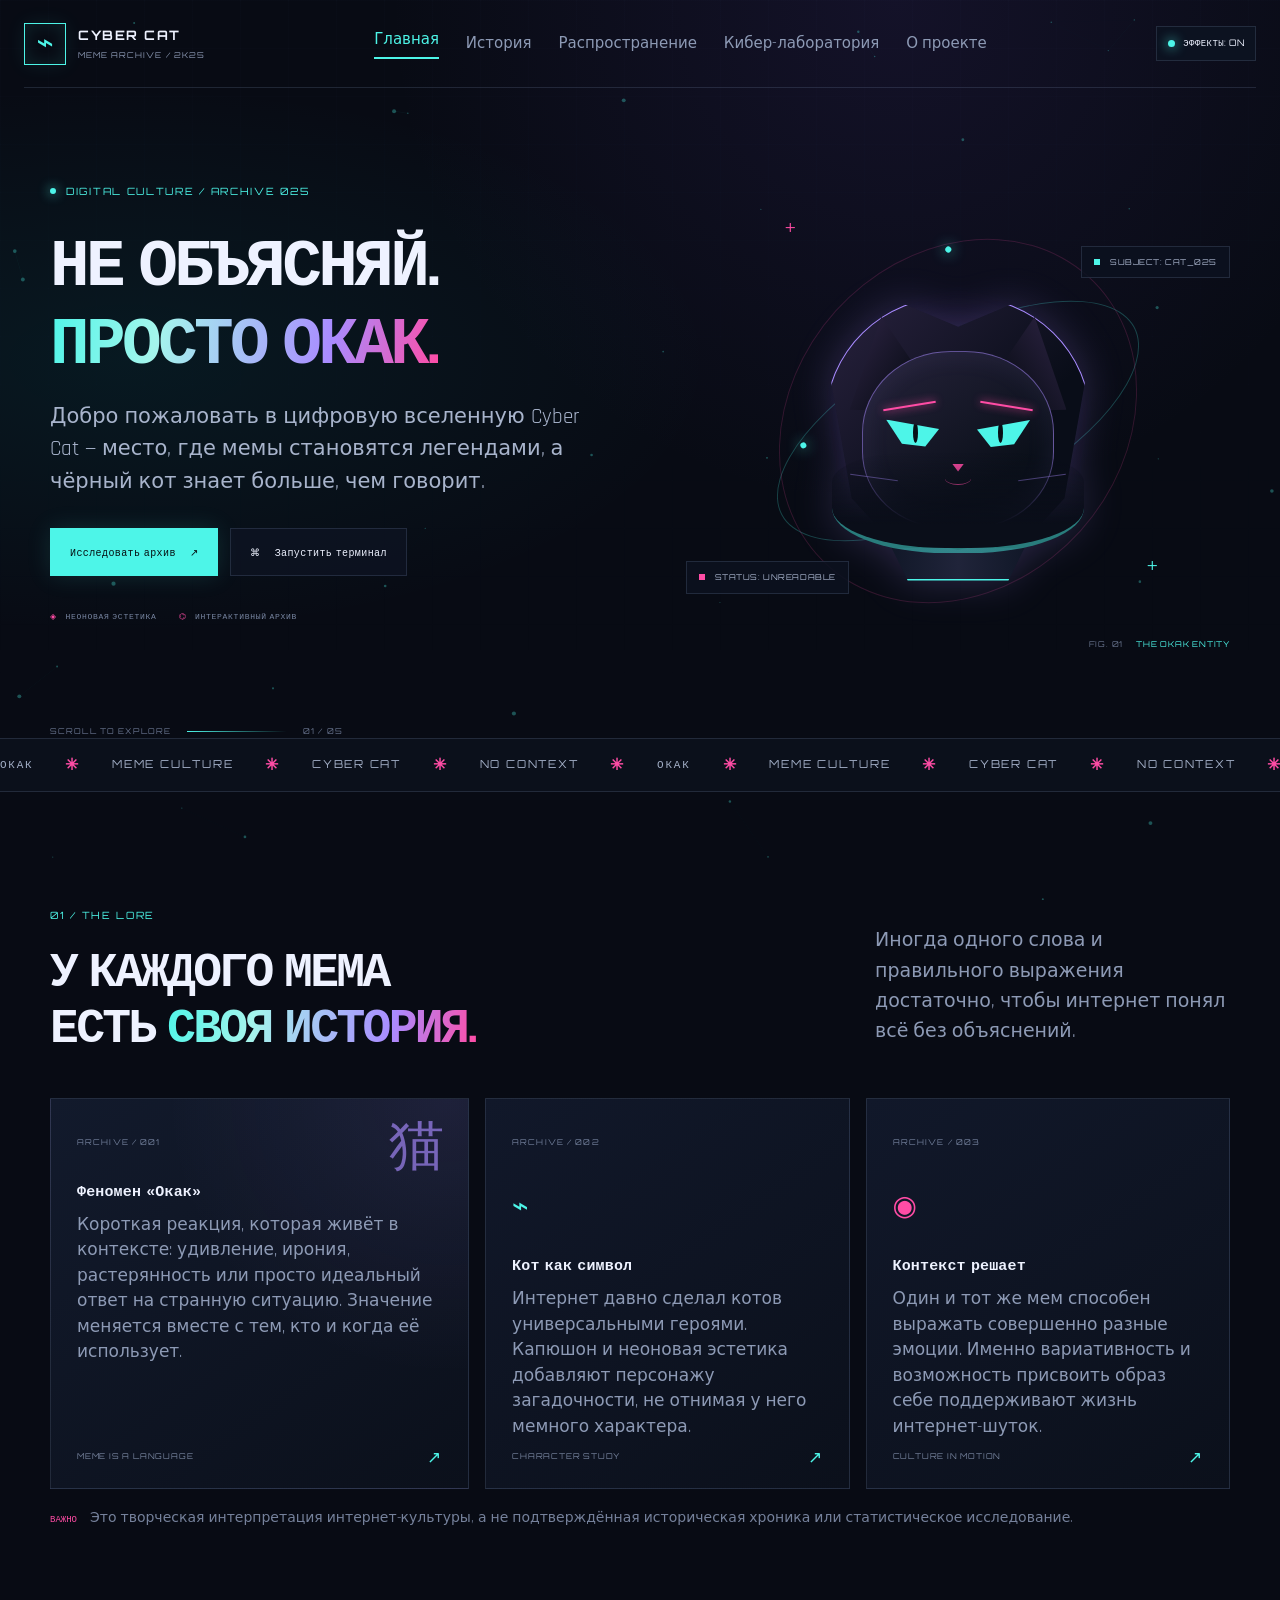
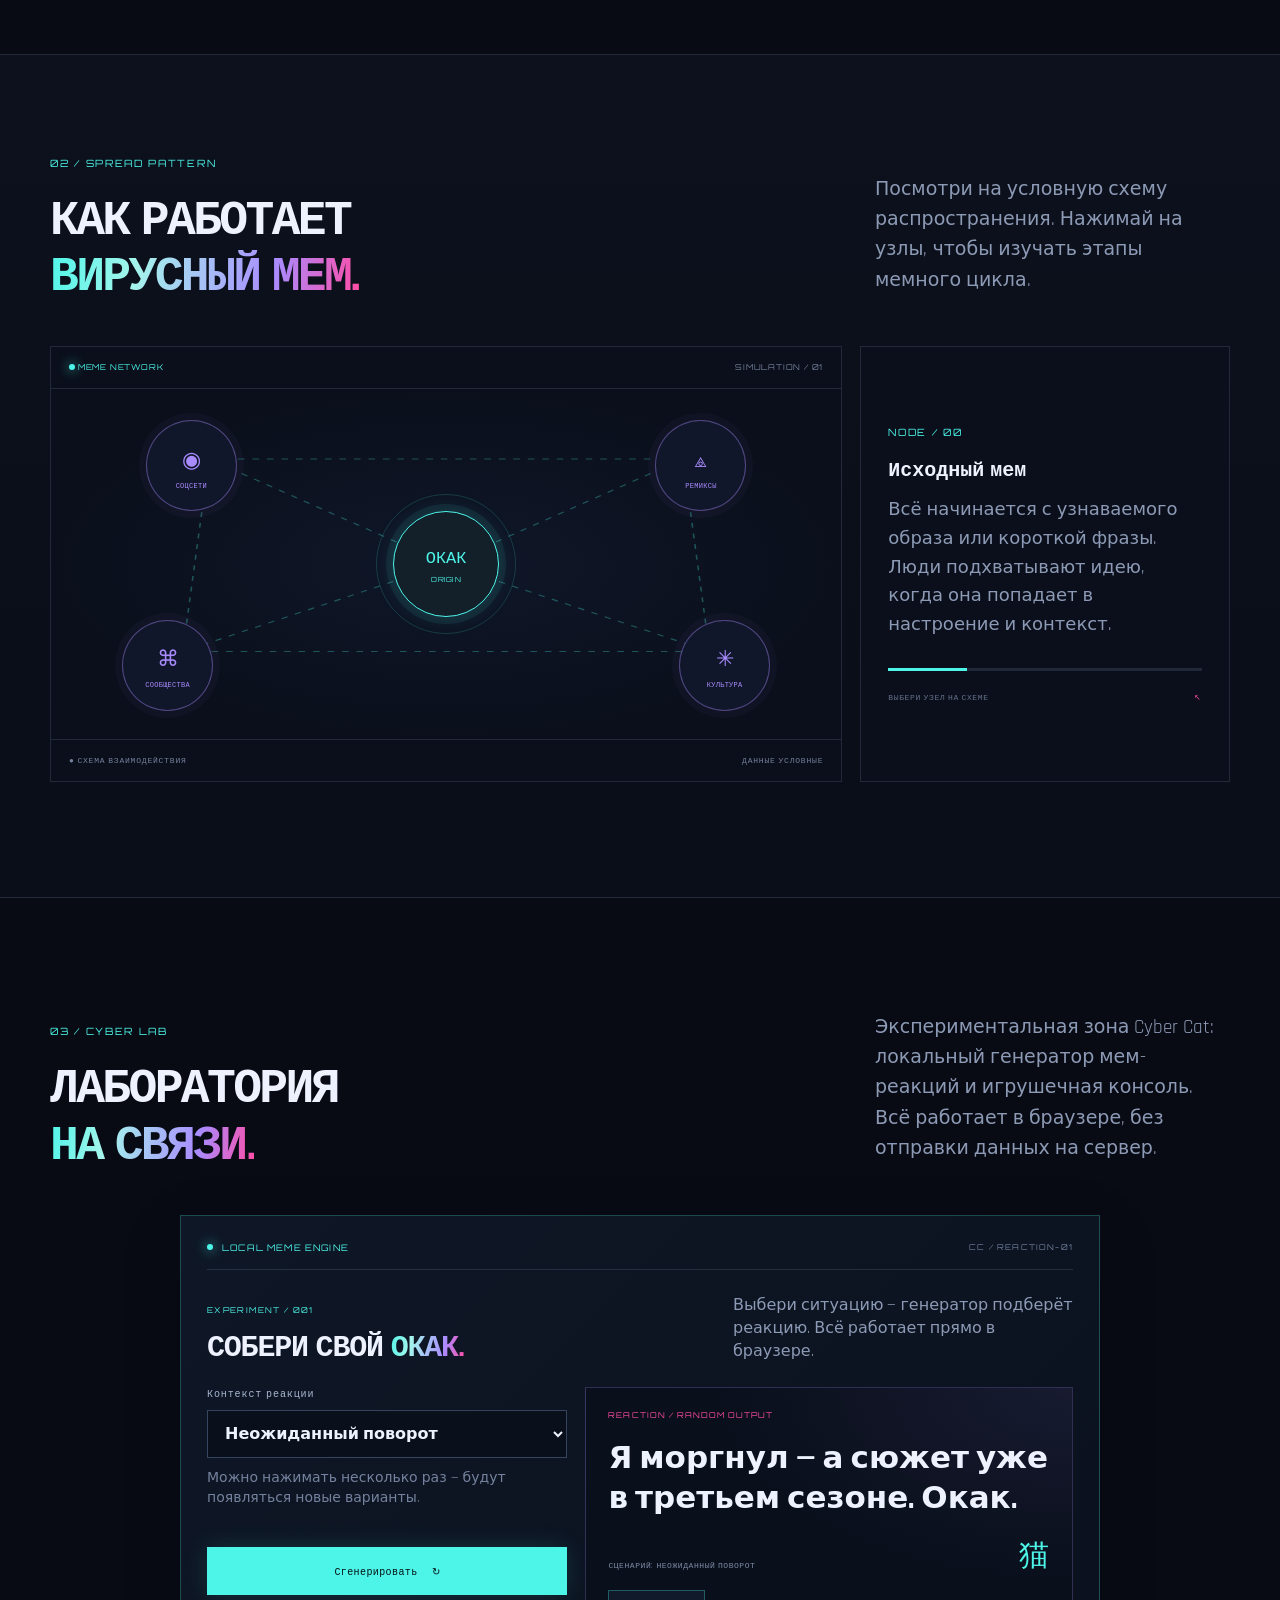
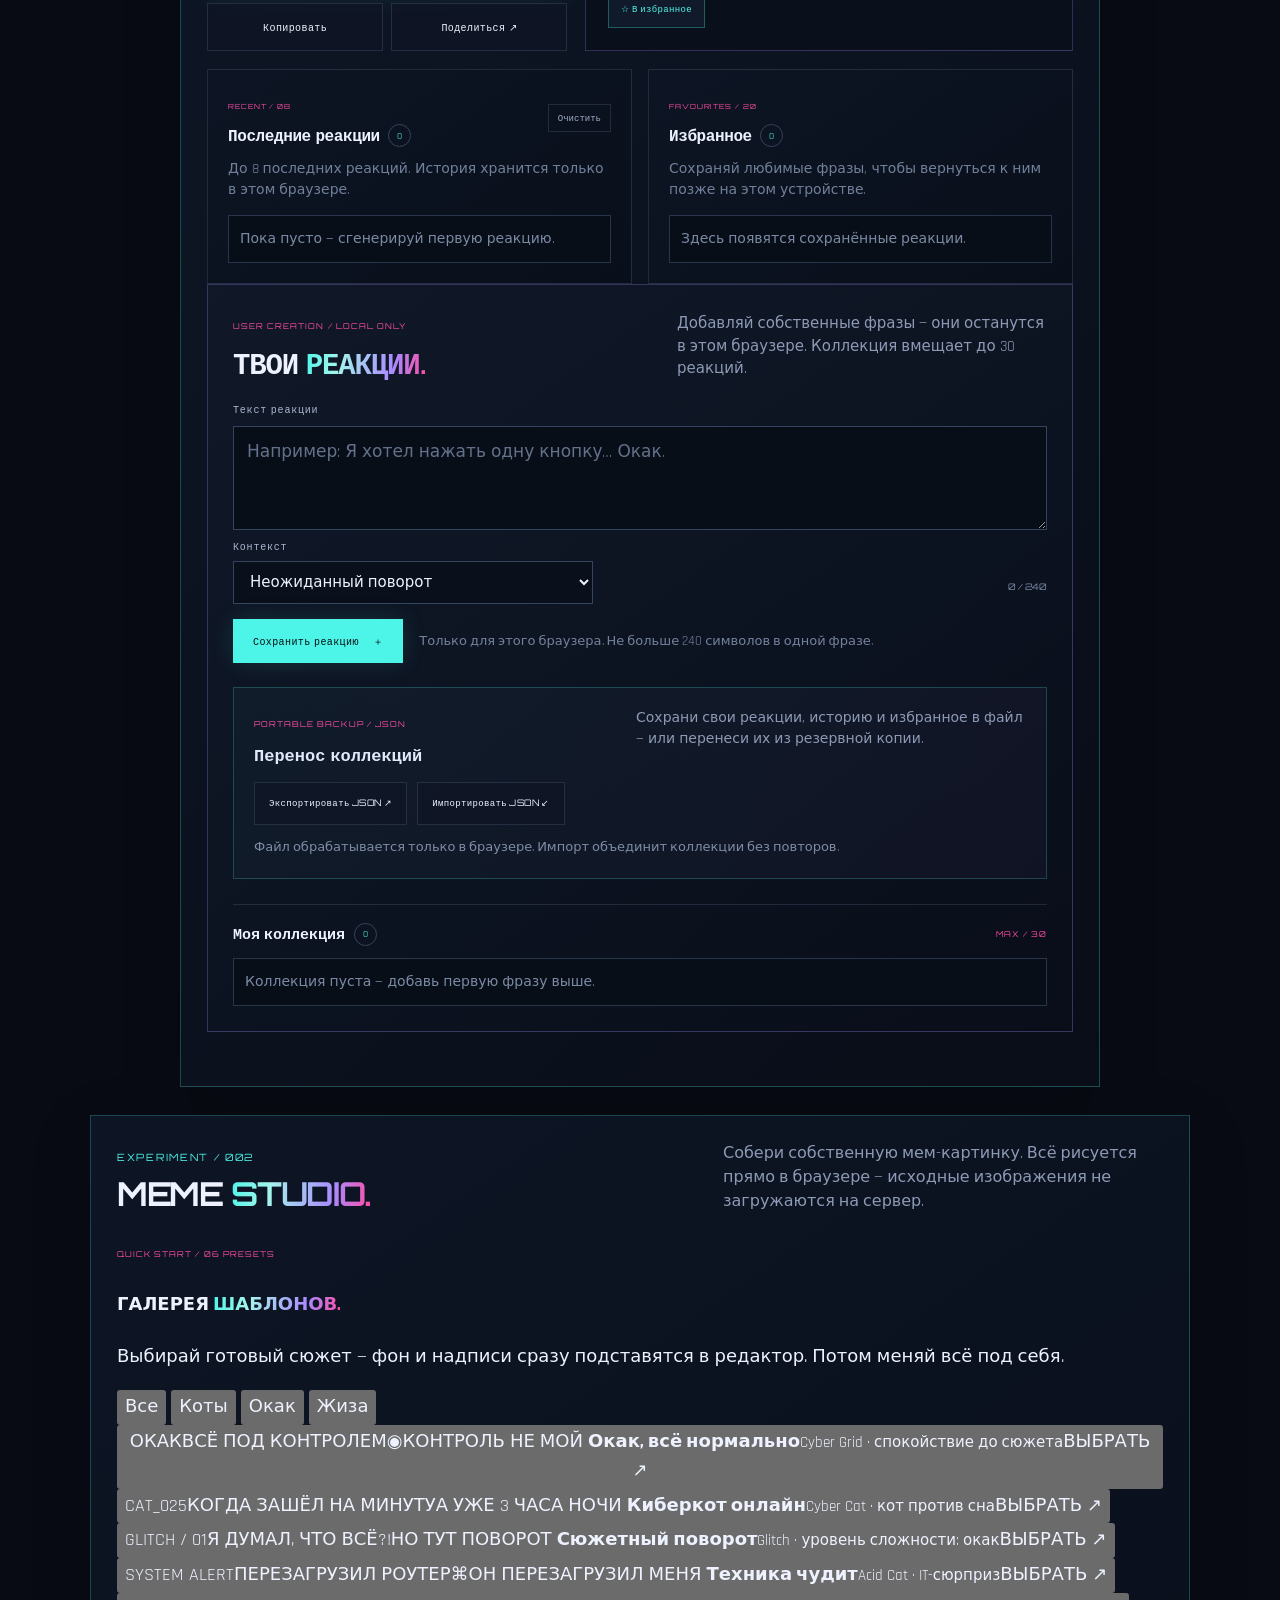
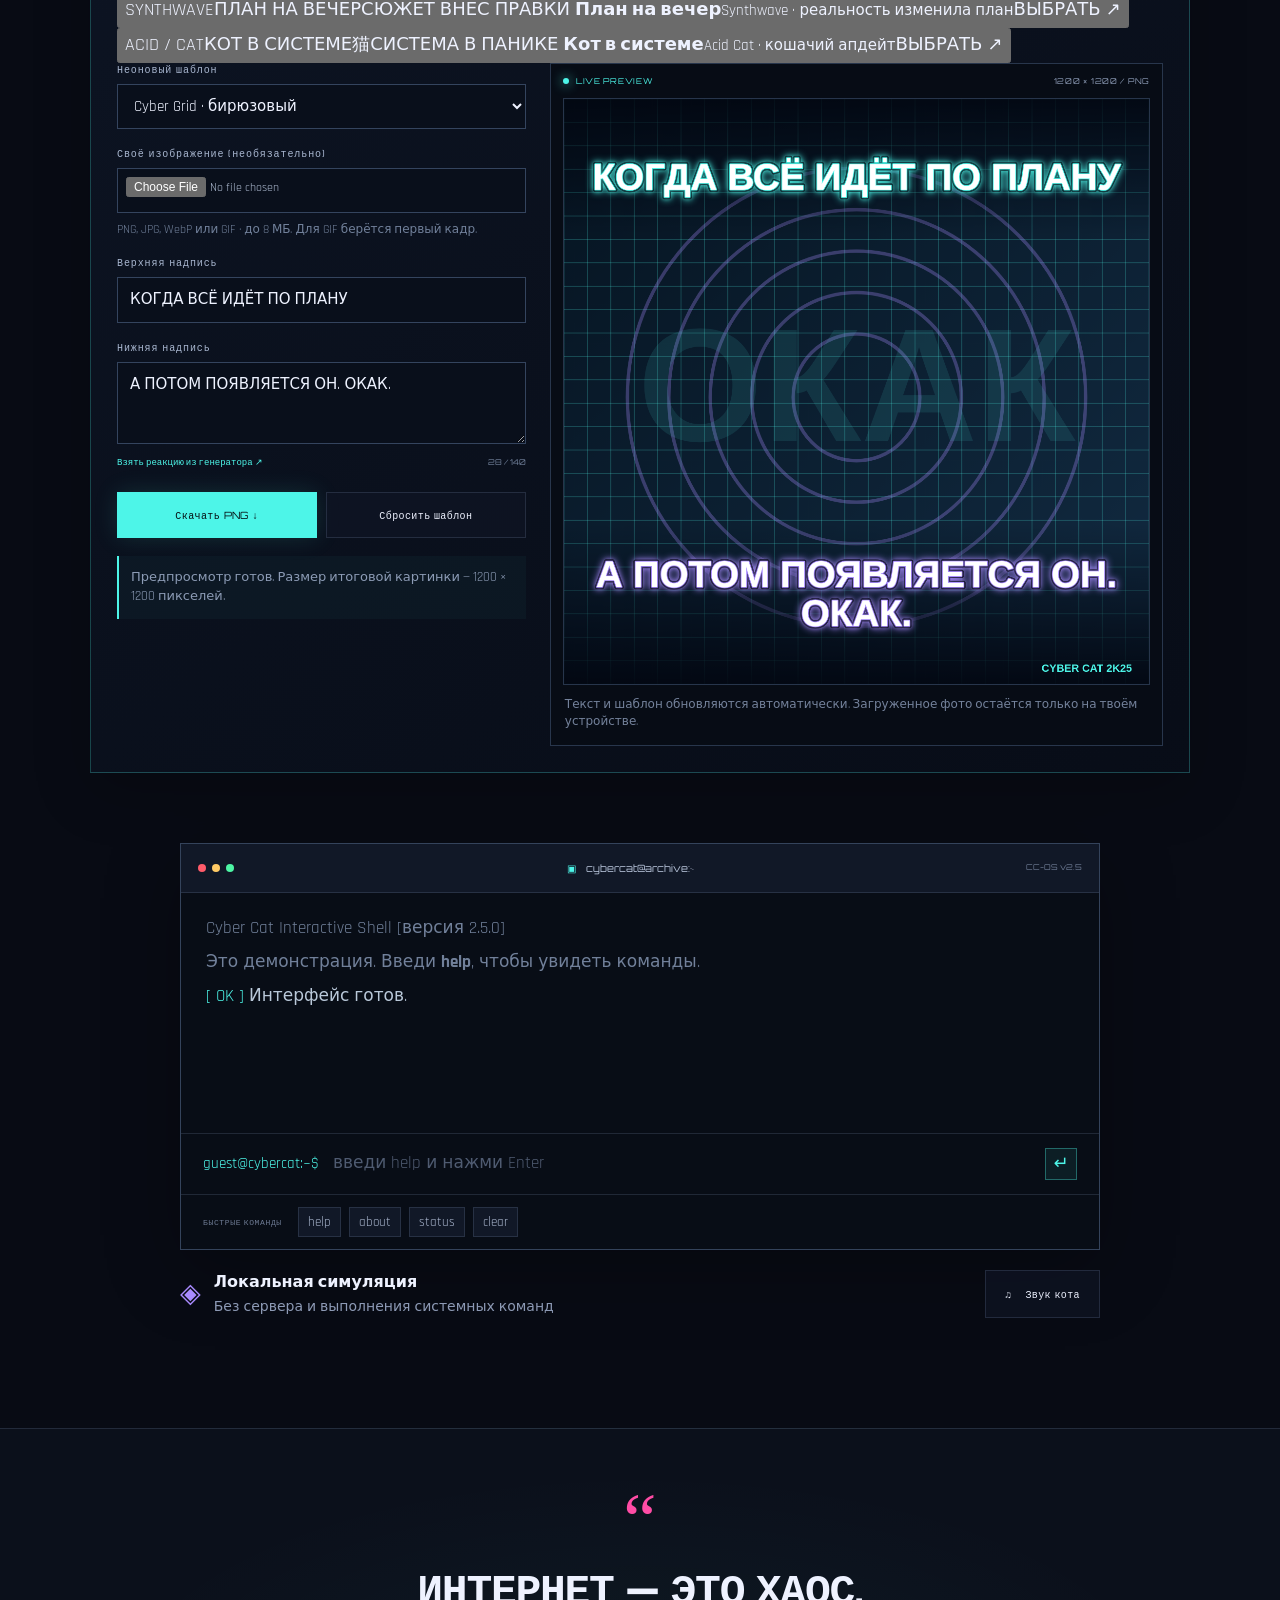
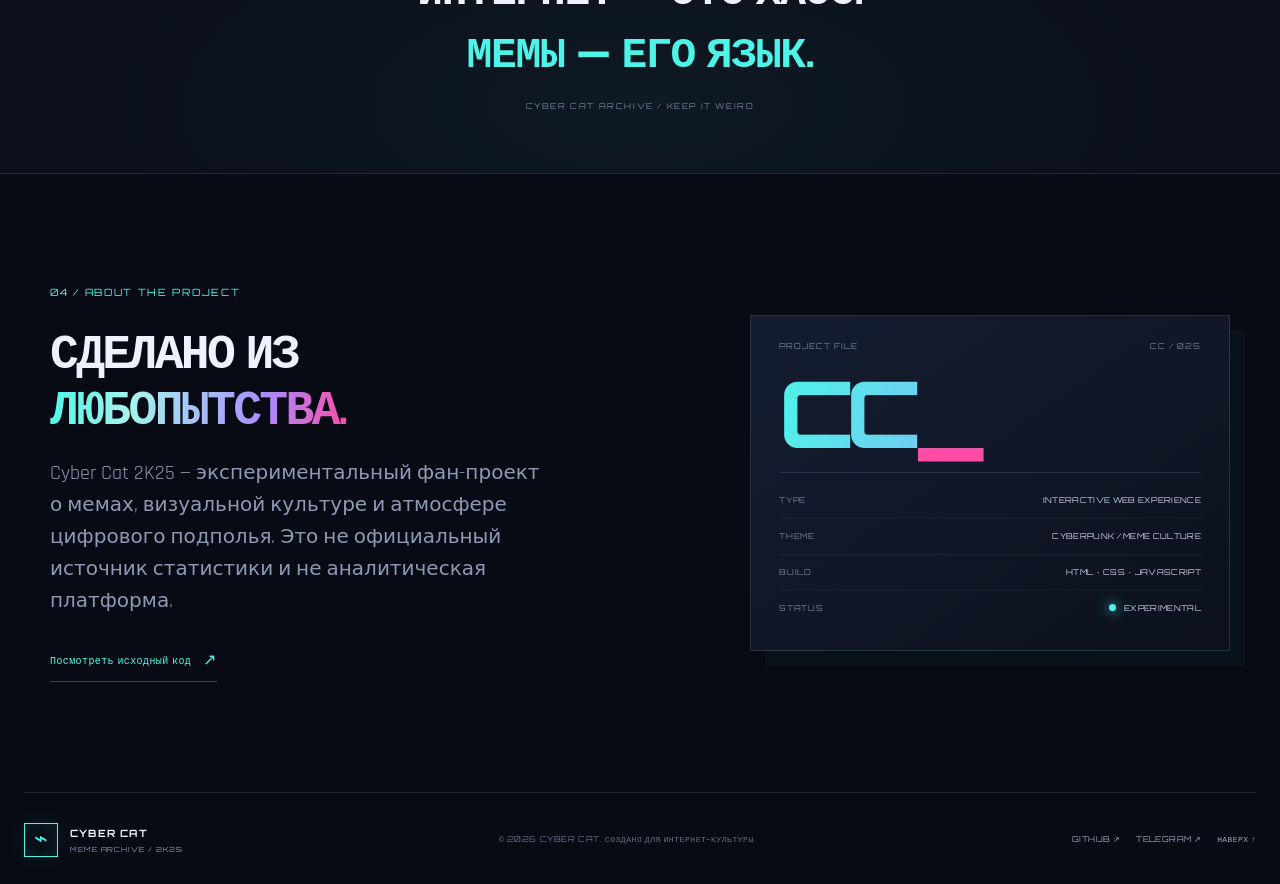
==== cyber-cat 2k25/index.html @ 318227f7 "Add filterable gallery of ready-made meme templates" ====
<!doctype html>
<html lang="ru">
<head>
<meta charset="utf-8"><meta name="viewport" content="width=device-width, initial-scale=1"><meta name="theme-color" content="#080b14">
<meta name="description" content="Cyber Cat 2K25 — цифровая лаборатория мема Окак. Исследуй историю, культуру и неоновую вселенную киберкота.">
<meta property="og:title" content="Cyber Cat 2K25 — Окак в цифровой вселенной"><meta property="og:description" content="Неоновый киберпанк-проект об интернет-культуре, меме Окак и цифровом коте.">
<title>Cyber Cat 2K25 — Окак в цифровой вселенной</title><link rel="icon" href="favicon.svg" type="image/svg+xml">
<link rel="preconnect" href="https://fonts.googleapis.com"><link rel="preconnect" href="https://fonts.gstatic.com" crossorigin>
<link href="https://fonts.googleapis.com/css2?family=Orbitron:wght@400;500;600;700;800&family=Rajdhani:wght@400;500;600;700&display=swap" rel="stylesheet">
<link rel="stylesheet" href="style.css?v=1.6.0"><script src="script.js?v=1.6.0" defer></script>
</head>
<body>
<a class="skip-link" href="#main">Перейти к содержимому</a><div class="ambient-grid" aria-hidden="true"></div><canvas id="particle-canvas" aria-hidden="true"></canvas><div class="scanline" aria-hidden="true"></div>
<header class="site-header">
<a class="brand" href="#home" aria-label="Cyber Cat — на главную"><span class="brand-mark" aria-hidden="true">⌁</span><span><strong>CYBER CAT</strong><small>MEME ARCHIVE / 2K25</small></span></a>
<button class="menu-toggle" id="menu-toggle" type="button" aria-expanded="false" aria-controls="primary-nav"><span></span><span></span><span></span><span class="sr-only">Открыть меню</span></button>
<nav class="primary-nav" id="primary-nav" aria-label="Основная навигация"><a href="#home" class="nav-link active">Главная</a><a href="#lore" class="nav-link">История</a><a href="#spread" class="nav-link">Распространение</a><a href="#lab" class="nav-link">Кибер-лаборатория</a><a href="#about" class="nav-link">О проекте</a></nav>
<button class="motion-toggle" id="motion-toggle" type="button" aria-pressed="false" title="Переключить фоновые эффекты"><span class="status-dot"></span><span id="motion-label">ЭФФЕКТЫ: ON</span></button>
</header>
<main id="main">
<section class="hero section-wrap" id="home">
<div class="hero-copy"><p class="eyebrow"><span class="live-dot"></span> DIGITAL CULTURE / ARCHIVE 025</p><h1>НЕ ОБЪЯСНЯЙ.<br><span class="gradient-text">ПРОСТО ОКАК.</span></h1>
<p class="hero-lead">Добро пожаловать в цифровую вселенную Cyber Cat — место, где мемы становятся легендами, а чёрный кот знает больше, чем говорит.</p>
<div class="hero-actions"><a class="button button-primary" href="#lore">Исследовать архив <span aria-hidden="true">↗</span></a><button class="button button-ghost" id="terminal-focus" type="button"><span aria-hidden="true">⌘</span> Запустить терминал</button></div>
<div class="hero-meta"><span><i class="meta-icon">◈</i> НЕОНОВАЯ ЭСТЕТИКА</span><span><i class="meta-icon">⌬</i> ИНТЕРАКТИВНЫЙ АРХИВ</span></div></div>
<div class="hero-visual" aria-label="Иллюстрация киберкота в капюшоне"><div class="orbit orbit-one"></div><div class="orbit orbit-two"></div><div class="visual-cross cross-one">+</div><div class="visual-cross cross-two">+</div><div class="cat-halo"></div>
<div class="cyber-cat" id="cyber-cat" role="img" aria-label="Стилизованное лицо чёрного кота в капюшоне"><div class="hood-back"></div><div class="cat-ear ear-left"></div><div class="cat-ear ear-right"></div><div class="cat-head"><div class="cat-brow brow-left"></div><div class="cat-brow brow-right"></div><div class="cat-eye eye-left"><span></span></div><div class="cat-eye eye-right"><span></span></div><div class="cat-nose"></div><div class="cat-mouth"></div><div class="whisker whisker-left"></div><div class="whisker whisker-right"></div></div><div class="hood-front"></div><div class="cat-collar"></div></div>
<div class="floating-tag tag-top"><span class="tag-pip"></span> SUBJECT: CAT_025</div><div class="floating-tag tag-bottom"><span class="tag-pip pink"></span> STATUS: UNREADABLE</div><div class="visual-caption">FIG. 01 <span>THE OKAK ENTITY</span></div></div>
<div class="hero-bottomline"><span>SCROLL TO EXPLORE</span><span class="scroll-line"></span><span>01 / 05</span></div></section>
<section class="ticker" aria-label="Ключевые темы"><div class="ticker-track"><span>ОКАК</span><b>✳</b><span>MEME CULTURE</span><b>✳</b><span>CYBER CAT</span><b>✳</b><span>NO CONTEXT</span><b>✳</b><span>ОКАК</span><b>✳</b><span>MEME CULTURE</span><b>✳</b><span>CYBER CAT</span><b>✳</b><span>NO CONTEXT</span><b>✳</b></div></section>
<section class="content-section section-wrap" id="lore"><div class="section-heading"><div><p class="eyebrow">01 / THE LORE</p><h2>У КАЖДОГО МЕМА<br>ЕСТЬ <span class="gradient-text">СВОЯ ИСТОРИЯ.</span></h2></div><p class="section-intro">Иногда одного слова и правильного выражения достаточно, чтобы интернет понял всё без объяснений.</p></div>
<div class="lore-grid"><article class="info-card lore-main"><span class="card-index">ARCHIVE / 001</span><div class="card-symbol">猫</div><h3>Феномен «Окак»</h3><p>Короткая реакция, которая живёт в контексте: удивление, ирония, растерянность или просто идеальный ответ на странную ситуацию. Значение меняется вместе с тем, кто и когда её использует.</p><span class="card-foot">MEME IS A LANGUAGE <i>↗</i></span></article>
<article class="info-card"><span class="card-index">ARCHIVE / 002</span><div class="small-symbol cyan">⌁</div><h3>Кот как символ</h3><p>Интернет давно сделал котов универсальными героями. Капюшон и неоновая эстетика добавляют персонажу загадочности, не отнимая у него мемного характера.</p><span class="card-foot">CHARACTER STUDY <i>↗</i></span></article>
<article class="info-card"><span class="card-index">ARCHIVE / 003</span><div class="small-symbol pink">◉</div><h3>Контекст решает</h3><p>Один и тот же мем способен выражать совершенно разные эмоции. Именно вариативность и возможность присвоить образ себе поддерживают жизнь интернет-шуток.</p><span class="card-foot">CULTURE IN MOTION <i>↗</i></span></article></div>
<p class="editorial-note"><span>ВАЖНО</span> Это творческая интерпретация интернет-культуры, а не подтверждённая историческая хроника или статистическое исследование.</p></section>
<section class="spread-section" id="spread"><div class="section-wrap"><div class="section-heading"><div><p class="eyebrow">02 / SPREAD PATTERN</p><h2>КАК РАБОТАЕТ<br><span class="gradient-text">ВИРУСНЫЙ МЕМ.</span></h2></div><p class="section-intro">Посмотри на условную схему распространения. Нажимай на узлы, чтобы изучать этапы мемного цикла.</p></div>
<div class="spread-layout"><div class="network-panel"><div class="network-top"><span><i class="live-dot"></i> MEME NETWORK</span><span>SIMULATION / 01</span></div><div class="network-map" id="network-map"><svg class="network-lines" viewBox="0 0 600 360" preserveAspectRatio="none" aria-hidden="true"><path d="M300 180 L120 72 M300 180 L480 72 M300 180 L100 270 M300 180 L500 270 M120 72 L480 72 M100 270 L500 270 M120 72 L100 270 M480 72 L500 270"/></svg>
<button class="network-node node-center selected" type="button" data-node="origin" aria-pressed="true"><span>ОКАК</span><small>ORIGIN</small></button><button class="network-node node-a" type="button" data-node="social" aria-pressed="false"><span>◉</span><small>СОЦСЕТИ</small></button><button class="network-node node-b" type="button" data-node="remix" aria-pressed="false"><span>⟁</span><small>РЕМИКСЫ</small></button><button class="network-node node-c" type="button" data-node="community" aria-pressed="false"><span>⌘</span><small>СООБЩЕСТВА</small></button><button class="network-node node-d" type="button" data-node="culture" aria-pressed="false"><span>✳</span><small>КУЛЬТУРА</small></button><div class="network-pulse" aria-hidden="true"></div></div><div class="network-bottom"><span>● СХЕМА ВЗАИМОДЕЙСТВИЯ</span><span>ДАННЫЕ УСЛОВНЫЕ</span></div></div>
<aside class="node-detail" aria-live="polite"><p class="eyebrow" id="node-kicker">NODE / 00</p><h3 id="node-title">Исходный мем</h3><p id="node-description">Всё начинается с узнаваемого образа или короткой фразы. Люди подхватывают идею, когда она попадает в настроение и контекст.</p><div class="node-progress"><span id="node-progress-fill"></span></div><span class="node-hint">ВЫБЕРИ УЗЕЛ НА СХЕМЕ <span>↖</span></span></aside></div></div></section>
<section class="lab-section section-wrap" id="lab"><div class="section-heading"><div><p class="eyebrow">03 / CYBER LAB</p><h2>ЛАБОРАТОРИЯ<br><span class="gradient-text">НА СВЯЗИ.</span></h2></div><p class="section-intro">Экспериментальная зона Cyber Cat: локальный генератор мем-реакций и игрушечная консоль. Всё работает в браузере, без отправки данных на сервер.</p></div>

<div class="meme-generator" id="meme-generator" aria-labelledby="meme-generator-title">
  <div class="generator-topline"><span class="live-dot" aria-hidden="true"></span><span>LOCAL MEME ENGINE</span><span class="generator-build">CC / REACTION-01</span></div>
  <div class="generator-heading">
    <div><p class="eyebrow">EXPERIMENT / 001</p><h3 id="meme-generator-title">СОБЕРИ СВОЙ <span class="gradient-text">ОКАК.</span></h3></div>
    <p>Выбери ситуацию — генератор подберёт реакцию. Всё работает прямо в браузере.</p>
  </div>
  <div class="generator-layout">
    <div class="generator-controls">
      <label for="meme-context">Контекст реакции</label>
      <select id="meme-context" name="meme-context">
        <option value="plot-twist">Неожиданный поворот</option>
        <option value="awkward">Неловкий момент</option>
        <option value="technology">Техника опять чудит</option>
        <option value="plans">Планы пошли не так</option>
        <option value="everyday">Обычный день</option>
      </select>
      <p class="generator-hint">Можно нажимать несколько раз — будут появляться новые варианты.</p>
      <div class="generator-actions">
        <button class="button button-primary" id="generate-meme" type="button">Сгенерировать <span aria-hidden="true">↻</span></button>
        <button class="button button-ghost" id="copy-meme" type="button">Копировать</button>
        <button class="button button-ghost" id="share-meme" type="button">Поделиться ↗</button>
      </div>
    </div>
    <div class="generator-result" aria-live="polite" aria-atomic="true">
      <span class="generator-stamp">REACTION / RANDOM OUTPUT</span>
      <p id="meme-result">Я моргнул — а сюжет уже в третьем сезоне. Окак.</p>
      <div class="generator-result-footer"><span id="meme-caption">СЦЕНАРИЙ: НЕОЖИДАННЫЙ ПОВОРОТ</span><span class="generator-mark" aria-hidden="true">猫</span></div>
      <button class="favorite-toggle" id="favorite-meme" type="button" aria-pressed="false">☆ В избранное</button>
    </div>
  </div>
  <div class="generator-library" aria-label="История и избранное реакций">
    <section class="generator-list-panel" aria-labelledby="meme-history-title">
      <div class="generator-list-header">
        <div><span class="generator-stamp">RECENT / 08</span><h4 id="meme-history-title">Последние реакции <span class="generator-count" id="meme-history-count">0</span></h4></div>
        <button class="list-clear-button" id="clear-meme-history" type="button">Очистить</button>
      </div>
      <p class="generator-list-note">До 8 последних реакций. История хранится только в этом браузере.</p>
      <ul class="reaction-list" id="meme-history-list"><li class="reaction-empty">Пока пусто — сгенерируй первую реакцию.</li></ul>
    </section>
    <section class="generator-list-panel" aria-labelledby="meme-favorites-title">
      <div class="generator-list-header">
        <div><span class="generator-stamp">FAVOURITES / 20</span><h4 id="meme-favorites-title">Избранное <span class="generator-count" id="meme-favorites-count">0</span></h4></div>
      </div>
      <p class="generator-list-note">Сохраняй любимые фразы, чтобы вернуться к ним позже на этом устройстве.</p>
      <ul class="reaction-list" id="meme-favorites-list"><li class="reaction-empty">Здесь появятся сохранённые реакции.</li></ul>
    </section>
  </div>
  <section id="custom-reaction-panel" class="custom-reaction-panel" aria-labelledby="custom-reaction-title"><div class="custom-reaction-heading"><div><span class="generator-stamp">USER CREATION / LOCAL ONLY</span><h4 id="custom-reaction-title">ТВОИ <span class="gradient-text">РЕАКЦИИ.</span></h4></div><p>Добавляй собственные фразы — они останутся в этом браузере. Коллекция вмещает до 30 реакций.</p></div><form class="custom-reaction-form" id="custom-reaction-form"><label for="custom-reaction-text">Текст реакции</label><textarea id="custom-reaction-text" name="custom-reaction-text" rows="3" maxlength="240" required placeholder="Например: Я хотел нажать одну кнопку… Окак."></textarea><div class="custom-reaction-form-footer"><div><label for="custom-reaction-context">Контекст</label><select id="custom-reaction-context" name="custom-reaction-context"><option value="plot-twist">Неожиданный поворот</option><option value="awkward">Неловкий момент</option><option value="technology">Техника опять чудит</option><option value="plans">Планы пошли не так</option><option value="everyday">Обычный день</option></select></div><span class="custom-reaction-counter" id="custom-reaction-counter">0 / 240</span></div><div class="custom-reaction-submit-row"><button class="button button-primary" id="save-custom-reaction" type="submit">Сохранить реакцию <span aria-hidden="true">＋</span></button><p id="custom-reaction-status" class="custom-reaction-status" aria-live="polite">Только для этого браузера. Не больше 240 символов в одной фразе.</p></div></form><section id="collection-transfer" class="collection-transfer" aria-labelledby="collection-transfer-title"><div class="collection-transfer-heading"><div><span class="generator-stamp">PORTABLE BACKUP / JSON</span><h5 id="collection-transfer-title">Перенос коллекций</h5></div><p>Сохрани свои реакции, историю и избранное в файл — или перенеси их из резервной копии.</p></div><div class="collection-transfer-actions"><button class="button button-ghost" id="export-meme-collections" type="button">Экспортировать JSON ↗</button><div class="collection-import-control"><label class="button button-ghost" for="import-meme-collections">Импортировать JSON ↙</label><input id="import-meme-collections" type="file" accept=".json,application/json"></div></div><p id="collection-transfer-status" class="collection-transfer-status" role="status" aria-live="polite">Файл обрабатывается только в браузере. Импорт объединит коллекции без повторов.</p></section>
    <div class="custom-reaction-list-heading"><h5>Моя коллекция <span class="generator-count" id="custom-reaction-count">0</span></h5><span class="generator-stamp">MAX / 30</span></div><ul class="reaction-list custom-reaction-list" id="custom-reaction-list" aria-label="Собственные реакции"><li class="reaction-empty">Коллекция пуста — добавь первую фразу выше.</li></ul></section>
</div>
<section class="meme-studio" id="meme-studio" aria-labelledby="meme-studio-title">
  <div class="meme-studio-header">
    <div><p class="eyebrow">EXPERIMENT / 002</p><h3 id="meme-studio-title">MEME <span class="gradient-text">STUDIO.</span></h3></div>
    <p>Собери собственную мем-картинку. Всё рисуется прямо в браузере — исходные изображения не загружаются на сервер.</p>
  </div>
  <section class="meme-template-gallery" aria-labelledby="meme-template-gallery-title">
    <div class="meme-gallery-heading"><div><span class="generator-stamp">QUICK START / 06 PRESETS</span><h4 id="meme-template-gallery-title">ГАЛЕРЕЯ <span class="gradient-text">ШАБЛОНОВ.</span></h4></div><p>Выбирай готовый сюжет — фон и надписи сразу подставятся в редактор. Потом меняй всё под себя.</p></div>
    <div class="meme-gallery-filters" role="group" aria-label="Фильтр шаблонов">
      <button class="meme-gallery-filter active" type="button" data-gallery-filter="all" aria-pressed="true">Все</button>
      <button class="meme-gallery-filter" type="button" data-gallery-filter="cat" aria-pressed="false">Коты</button>
      <button class="meme-gallery-filter" type="button" data-gallery-filter="okak" aria-pressed="false">Окак</button>
      <button class="meme-gallery-filter" type="button" data-gallery-filter="life" aria-pressed="false">Жиза</button>
    </div>
    <div class="meme-gallery-grid" id="meme-gallery-grid">
      <button class="meme-gallery-card selected" type="button" data-gallery-preset="okak-control" data-gallery-category="okak" aria-pressed="true">
        <span class="meme-gallery-art art-cyber"><span class="art-chip">ОКАК</span><span class="art-top">ВСЁ ПОД КОНТРОЛЕМ</span><span class="art-symbol">◉</span><span class="art-bottom">КОНТРОЛЬ НЕ МОЙ</span></span>
        <span class="meme-gallery-card-footer"><span><strong>Окак, всё нормально</strong><small>Cyber Grid · спокойствие до сюжета</small></span><span class="meme-gallery-choose">ВЫБРАТЬ ↗</span></span>
      </button>
      <button class="meme-gallery-card" type="button" data-gallery-preset="cyber-cat" data-gallery-category="cat" aria-pressed="false">
        <span class="meme-gallery-art art-cat"><span class="art-chip">CAT_025</span><span class="art-top">КОГДА ЗАШЁЛ НА МИНУТУ</span><span class="art-cat-face"><i></i><b></b><em></em></span><span class="art-bottom">А УЖЕ 3 ЧАСА НОЧИ</span></span>
        <span class="meme-gallery-card-footer"><span><strong>Киберкот онлайн</strong><small>Cyber Cat · кот против сна</small></span><span class="meme-gallery-choose">ВЫБРАТЬ ↗</span></span>
      </button>
      <button class="meme-gallery-card" type="button" data-gallery-preset="plot-twist" data-gallery-category="okak" aria-pressed="false">
        <span class="meme-gallery-art art-glitch"><span class="art-chip">GLITCH / 01</span><span class="art-top">Я ДУМАЛ, ЧТО ВСЁ</span><span class="art-symbol">?!</span><span class="art-bottom">НО ТУТ ПОВОРОТ</span></span>
        <span class="meme-gallery-card-footer"><span><strong>Сюжетный поворот</strong><small>Glitch · уровень сложности: окак</small></span><span class="meme-gallery-choose">ВЫБРАТЬ ↗</span></span>
      </button>
      <button class="meme-gallery-card" type="button" data-gallery-preset="tech-chaos" data-gallery-category="life" aria-pressed="false">
        <span class="meme-gallery-art art-acid"><span class="art-chip">SYSTEM ALERT</span><span class="art-top">ПЕРЕЗАГРУЗИЛ РОУТЕР</span><span class="art-symbol">⌘</span><span class="art-bottom">ОН ПЕРЕЗАГРУЗИЛ МЕНЯ</span></span>
        <span class="meme-gallery-card-footer"><span><strong>Техника чудит</strong><small>Acid Cat · IT-сюрприз</small></span><span class="meme-gallery-choose">ВЫБРАТЬ ↗</span></span>
      </button>
      <button class="meme-gallery-card" type="button" data-gallery-preset="synthwave-plans" data-gallery-category="life" aria-pressed="false">
        <span class="meme-gallery-art art-sunset"><span class="art-chip">SYNTHWAVE</span><span class="art-top">ПЛАН НА ВЕЧЕР</span><span class="art-sun"></span><span class="art-bottom">СЮЖЕТ ВНЕС ПРАВКИ</span></span>
        <span class="meme-gallery-card-footer"><span><strong>План на вечер</strong><small>Synthwave · реальность изменила план</small></span><span class="meme-gallery-choose">ВЫБРАТЬ ↗</span></span>
      </button>
      <button class="meme-gallery-card" type="button" data-gallery-preset="acid-cat" data-gallery-category="cat" aria-pressed="false">
        <span class="meme-gallery-art art-lime"><span class="art-chip">ACID / CAT</span><span class="art-top">КОТ В СИСТЕМЕ</span><span class="art-symbol">猫</span><span class="art-bottom">СИСТЕМА В ПАНИКЕ</span></span>
        <span class="meme-gallery-card-footer"><span><strong>Кот в системе</strong><small>Acid Cat · кошачий апдейт</small></span><span class="meme-gallery-choose">ВЫБРАТЬ ↗</span></span>
      </button>
    </div>
  </section>
  <div class="meme-studio-layout">
    <form class="meme-studio-controls" id="meme-studio-form">
      <div class="meme-studio-control">
        <label for="meme-template">Неоновый шаблон</label>
        <select id="meme-template" name="meme-template">
          <option value="cyber">Cyber Grid · бирюзовый</option>
          <option value="sunset">Synthwave · закат</option>
          <option value="glitch">Glitch · фиолетовый</option>
          <option value="acid">Acid Cat · лайм</option><option value="cat">Cyber Cat · кот</option>
        </select>
      </div>
      <div class="meme-studio-control">
        <label for="meme-image-upload">Своё изображение (необязательно)</label>
        <input id="meme-image-upload" name="meme-image-upload" type="file" accept="image/png,image/jpeg,image/webp,image/gif">
        <p class="meme-studio-hint">PNG, JPG, WebP или GIF · до 8 МБ. Для GIF берётся первый кадр.</p>
      </div>
      <div class="meme-studio-control">
        <label for="meme-image-top-text">Верхняя надпись</label>
        <input id="meme-image-top-text" name="meme-image-top-text" type="text" maxlength="100" value="КОГДА ВСЁ ИДЁТ ПО ПЛАНУ" autocomplete="off">
      </div>
      <div class="meme-studio-control">
        <label for="meme-image-bottom-text">Нижняя надпись</label>
        <textarea id="meme-image-bottom-text" name="meme-image-bottom-text" rows="2" maxlength="140" autocomplete="off">А ПОТОМ ПОЯВЛЯЕТСЯ ОН. ОКАК.</textarea>
        <div class="meme-studio-field-footer"><button class="meme-studio-inline-button" id="use-current-reaction" type="button">Взять реакцию из генератора ↗</button><span id="meme-image-char-count">0 / 140</span></div>
      </div>
      <div class="meme-studio-actions">
        <button class="button button-primary" id="download-meme-png" type="button">Скачать PNG ↓</button>
        <button class="button button-ghost" id="reset-meme-image" type="button">Сбросить шаблон</button>
      </div>
      <p id="meme-studio-status" class="meme-studio-status" role="status" aria-live="polite">Предпросмотр готов. Размер итоговой картинки — 1200 × 1200 пикселей.</p>
    </form>
    <div class="meme-studio-preview">
      <div class="meme-studio-preview-header"><span><i class="live-dot"></i> LIVE PREVIEW</span><span>1200 × 1200 / PNG</span></div>
      <canvas id="meme-image-canvas" width="1200" height="1200" role="img" aria-label="Предпросмотр создаваемой мем-картинки">Предпросмотр мем-картинки. Используй поля рядом, чтобы изменить надписи.</canvas>
      <p class="meme-studio-preview-note">Текст и шаблон обновляются автоматически. Загруженное фото остаётся только на твоём устройстве.</p>
    </div>
  </div>
</section>
<div class="terminal" id="terminal"><div class="terminal-topbar"><div class="window-controls"><span></span><span></span><span></span></div><div class="terminal-name"><span class="terminal-lock">▣</span> cybercat@archive:~</div><span class="terminal-version">CC-OS v2.5</span></div>
<div class="terminal-content" id="terminal-output" role="log" aria-live="polite" aria-label="Вывод терминала"><p class="term-muted">Cyber Cat Interactive Shell [версия 2.5.0]</p><p class="term-muted">Это демонстрация. Введи <strong>help</strong>, чтобы увидеть команды.</p><p><span class="term-ok">[ OK ]</span> Интерфейс готов.</p></div>
<form class="terminal-form" id="terminal-form"><label class="terminal-prompt" for="terminal-input">guest@cybercat:~$</label><input id="terminal-input" name="command" type="text" autocomplete="off" autocapitalize="off" spellcheck="false" placeholder="введи help и нажми Enter" aria-label="Команда терминала"><button type="submit" aria-label="Выполнить команду">↵</button></form>
<div class="terminal-quick"><span>БЫСТРЫЕ КОМАНДЫ</span><button type="button" data-command="help">help</button><button type="button" data-command="about">about</button><button type="button" data-command="status">status</button><button type="button" data-command="clear">clear</button></div></div>
<div class="lab-bottom"><div><span class="lab-icon">◈</span><p><strong>Локальная симуляция</strong><small>Без сервера и выполнения системных команд</small></p></div><button class="button button-ghost" id="cat-sound" type="button"><span aria-hidden="true">♫</span> Звук кота</button></div></section>
<section class="manifesto-section"><div class="section-wrap manifesto"><span class="manifesto-mark">“</span><p>ИНТЕРНЕТ — ЭТО ХАОС.<br><span>МЕМЫ — ЕГО ЯЗЫК.</span></p><span class="manifesto-caption">CYBER CAT ARCHIVE / KEEP IT WEIRD</span></div></section>
<section class="about-section section-wrap" id="about"><div class="about-copy"><p class="eyebrow">04 / ABOUT THE PROJECT</p><h2>СДЕЛАНО ИЗ<br><span class="gradient-text">ЛЮБОПЫТСТВА.</span></h2><p>Cyber Cat 2K25 — экспериментальный фан-проект о мемах, визуальной культуре и атмосфере цифрового подполья. Это не официальный источник статистики и не аналитическая платформа.</p><a class="text-link" href="https://github.com/Ahdrej545/cyber-cat-2k25.github.io" target="_blank" rel="noopener noreferrer">Посмотреть исходный код <span>↗</span></a></div>
<div class="about-card"><div class="about-card-top"><span>PROJECT FILE</span><span>CC / 025</span></div><div class="about-logo">CC<span>_</span></div><dl><div><dt>TYPE</dt><dd>INTERACTIVE WEB EXPERIENCE</dd></div><div><dt>THEME</dt><dd>CYBERPUNK / MEME CULTURE</dd></div><div><dt>BUILD</dt><dd>HTML · CSS · JAVASCRIPT</dd></div><div><dt>STATUS</dt><dd><span class="status-dot"></span> EXPERIMENTAL</dd></div></dl></div></section>
</main>
<footer class="site-footer"><a class="brand footer-brand" href="#home"><span class="brand-mark">⌁</span><span><strong>CYBER CAT</strong><small>MEME ARCHIVE / 2K25</small></span></a><p>© <span id="year">2026</span> CYBER CAT. СОЗДАНО ДЛЯ ИНТЕРНЕТ-КУЛЬТУРЫ.</p><div class="footer-links"><a href="https://github.com/Ahdrej545/cyber-cat-2k25.github.io" target="_blank" rel="noopener noreferrer">GITHUB ↗</a><a href="https://t.me/Andrej1608" target="_blank" rel="noopener noreferrer">TELEGRAM ↗</a><a href="#home">НАВЕРХ ↑</a></div></footer>
<div class="toast" id="toast" role="status" aria-live="polite"></div>
</body></html>
---- cyber-cat 2k25/style.css ----
:root{color-scheme:dark;--bg:#080b14;--panel:#0d1220;--line:rgba(139,160,197,.18);--text:#eef2ff;--muted:#8d9ab5;--cyan:#4df5e8;--pink:#ff4ca5;--purple:#a98bff;--font-display:"Orbitron",monospace;--font-body:"Rajdhani",system-ui,sans-serif;--max:1180px}
*{box-sizing:border-box}html{scroll-behavior:smooth;scroll-padding-top:100px}body{margin:0;background:var(--bg);color:var(--text);font-family:var(--font-body);font-size:18px;line-height:1.6;overflow-x:hidden}body::before{content:"";position:fixed;inset:0;pointer-events:none;z-index:-2;background:radial-gradient(ellipse at 70% 0%,rgba(88,57,160,.15),transparent 40%),radial-gradient(ellipse at 10% 40%,rgba(0,190,190,.08),transparent 36%),#080b14}.ambient-grid{position:fixed;inset:0;z-index:-1;pointer-events:none;opacity:.25;background-image:linear-gradient(rgba(102,130,174,.09) 1px,transparent 1px),linear-gradient(90deg,rgba(102,130,174,.09) 1px,transparent 1px);background-size:48px 48px;mask-image:linear-gradient(to bottom,black,transparent 85%)}#particle-canvas{position:fixed;inset:0;width:100%;height:100%;pointer-events:none;z-index:0;opacity:.5}.scanline{position:fixed;inset:0;pointer-events:none;z-index:10;opacity:.06;background:repeating-linear-gradient(to bottom,transparent 0 3px,rgba(255,255,255,.15) 4px)}a{color:inherit;text-decoration:none}button,input{font:inherit}button{color:inherit}.section-wrap{width:min(var(--max),calc(100% - 48px));margin-inline:auto}.sr-only{position:absolute;width:1px;height:1px;padding:0;margin:-1px;overflow:hidden;clip:rect(0,0,0,0);white-space:nowrap;border:0}.skip-link{position:fixed;top:-60px;left:12px;z-index:99;padding:10px 16px;background:var(--cyan);color:#061012}.skip-link:focus{top:12px}.site-header{width:min(1320px,calc(100% - 48px));height:88px;margin:auto;display:flex;align-items:center;justify-content:space-between;gap:28px;border-bottom:1px solid var(--line);position:relative;z-index:20}.brand{display:flex;align-items:center;gap:12px;flex-shrink:0}.brand-mark{display:grid;place-items:center;width:42px;height:42px;border:1px solid var(--cyan);color:var(--cyan);font-size:29px;line-height:1;box-shadow:inset 0 0 18px #4df5e81c,0 0 20px #4df5e815}.brand strong,.brand small{display:block;font-family:var(--font-display)}.brand strong{font-size:13px;letter-spacing:.12em}.brand small{font-size:8px;color:var(--muted);letter-spacing:.13em;margin-top:3px}.primary-nav{display:flex;align-items:center;gap:clamp(14px,2.1vw,30px)}.nav-link{font-size:15px;color:var(--muted);transition:color .2s;white-space:nowrap}.nav-link:hover,.nav-link.active{color:var(--cyan)}.nav-link.active:after{content:"";display:block;height:2px;background:var(--cyan);margin-top:5px}.motion-toggle{display:flex;align-items:center;gap:8px;border:1px solid var(--line);background:#0c1220;padding:9px 11px;font-family:var(--font-display);font-size:9px;letter-spacing:.05em;white-space:nowrap;cursor:pointer}.status-dot,.live-dot{display:inline-block;width:7px;height:7px;border-radius:50%;background:var(--cyan);box-shadow:0 0 12px var(--cyan)}.menu-toggle{display:none}
.hero{min-height:650px;display:grid;grid-template-columns:1.05fr .95fr;align-items:center;gap:35px;padding-top:70px;padding-bottom:55px;position:relative;z-index:1}.hero-copy{padding:10px 0 45px}.eyebrow{font-family:var(--font-display);font-size:10px;letter-spacing:.17em;color:var(--cyan);margin:0 0 22px;display:flex;align-items:center;gap:10px}.live-dot{width:6px;height:6px}.hero h1,.section-heading h2,.about-copy h2{font-family:var(--font-display);font-size:clamp(35px,5.2vw,66px);font-weight:700;line-height:1.18;letter-spacing:-.055em;margin:0}.gradient-text{background:linear-gradient(100deg,var(--cyan),#a4f5ec 28%,var(--purple) 72%,var(--pink));-webkit-background-clip:text;background-clip:text;color:transparent}.hero-lead{max-width:550px;color:#a8b4cc;font-size:21px;line-height:1.55;margin:24px 0 30px}.hero-actions{display:flex;gap:12px;flex-wrap:wrap}.button{min-height:48px;display:inline-flex;align-items:center;justify-content:center;gap:14px;padding:11px 19px;border:1px solid transparent;font-family:var(--font-display);font-size:10px;letter-spacing:.04em;cursor:pointer;transition:transform .2s,border-color .2s,background .2s}.button:hover{transform:translateY(-2px)}.button-primary{background:var(--cyan);color:#061113;box-shadow:0 0 25px #4df5e820}.button-primary:hover{background:#a4fff7}.button-ghost{background:rgba(15,21,36,.7);border-color:var(--line);color:var(--text)}.button-ghost:hover{border-color:var(--cyan)}.hero-meta{display:flex;gap:22px;flex-wrap:wrap;margin-top:34px;color:#7886a2;font-family:var(--font-display);font-size:8px;letter-spacing:.09em}.meta-icon{color:var(--pink);font-style:normal;margin-right:6px}.hero-visual{height:480px;position:relative;display:grid;place-items:center;isolation:isolate}.cat-halo{position:absolute;width:280px;height:280px;border-radius:50%;background:radial-gradient(circle,#7e45da2b,transparent 70%);filter:blur(5px)}.orbit{position:absolute;border:1px solid #4df5e83d;border-radius:50%;transform:rotate(-28deg)}.orbit-one{width:400px;height:170px}.orbit-two{width:330px;height:390px;transform:rotate(42deg);border-color:#ff4ca52b}.orbit:after{content:"";position:absolute;width:6px;height:6px;top:18%;left:12%;border-radius:50%;background:var(--cyan);box-shadow:0 0 14px var(--cyan)}.cyber-cat{width:300px;height:320px;position:relative;filter:drop-shadow(0 0 20px #a98bff3b);transition:transform .3s;animation:catFloat 5s ease-in-out infinite}.cyber-cat:hover{transform:translateY(-5px) rotate(1deg)}.hood-back{position:absolute;left:17px;top:35px;width:266px;height:260px;border-radius:48% 48% 40% 40%;background:linear-gradient(135deg,#29223f,#090d18 62%);clip-path:polygon(0 20%,22% 0,50% 12%,78% 0,100% 20%,90% 78%,70% 100%,30% 100%,10% 78%);border:1px solid #a98bff}.cat-head{position:absolute;left:54px;top:90px;width:192px;height:177px;border-radius:46% 46% 43% 43%;background:linear-gradient(145deg,#26233b,#0b101a 72%);border:1px solid #a98bff88;box-shadow:inset 0 0 28px #a98bff17;z-index:2}.cat-ear{position:absolute;top:55px;width:95px;height:105px;background:linear-gradient(135deg,#32274a,#0a0d17 70%);clip-path:polygon(50% 0,100% 100%,0 82%);z-index:1}.ear-left{left:35px;transform:rotate(-10deg)}.ear-right{right:35px;transform:scaleX(-1) rotate(-10deg)}.cat-eye{position:absolute;top:68px;width:53px;height:27px;background:var(--cyan);clip-path:polygon(0 0,100% 35%,74% 100%,30% 90%);filter:drop-shadow(0 0 9px var(--cyan));animation:eyeGlow 4s ease-in-out infinite}.eye-left{left:23px}.eye-right{right:23px;transform:scaleX(-1)}.cat-eye span{position:absolute;left:50%;top:2px;width:5px;height:21px;background:#071016;border-radius:50%}.cat-brow{position:absolute;top:53px;width:53px;height:2px;background:var(--pink);box-shadow:0 0 8px var(--pink)}.brow-left{left:20px;transform:rotate(-9deg)}.brow-right{right:20px;transform:rotate(9deg)}.cat-nose{position:absolute;left:calc(50% - 6px);top:112px;width:12px;height:8px;background:var(--pink);clip-path:polygon(0 0,100% 0,50% 100%)}.cat-mouth{position:absolute;left:calc(50% - 13px);top:120px;width:26px;height:13px;border-bottom:1px solid var(--pink);border-radius:0 0 50% 50%}.whisker{position:absolute;top:125px;width:48px;height:1px;background:#a98bff99}.whisker-left{left:-13px;transform:rotate(8deg)}.whisker-right{right:-13px;transform:rotate(-8deg)}.hood-front{position:absolute;z-index:3;left:24px;top:192px;width:252px;height:100px;border-radius:30% 30% 45% 45%;border-bottom:5px solid #4df5e87a;background:linear-gradient(180deg,transparent,#0a0e19 75%);pointer-events:none}.cat-collar{position:absolute;left:78px;bottom:0;width:144px;height:44px;background:linear-gradient(90deg,#101727,#20243a,#101727);clip-path:polygon(0 0,50% 30%,100% 0,85% 100%,15% 100%);border-bottom:2px solid var(--cyan)}.floating-tag{position:absolute;z-index:4;background:#0c1220dd;border:1px solid var(--line);padding:9px 12px;font-family:var(--font-display);font-size:8px;letter-spacing:.07em;color:#aab5cd}.tag-top{top:65px;right:0}.tag-bottom{bottom:67px;left:0}.tag-pip{display:inline-block;width:6px;height:6px;background:var(--cyan);margin-right:7px}.tag-pip.pink{background:var(--pink)}.visual-cross{position:absolute;color:var(--pink);font-size:24px}.cross-one{top:28px;left:18%}.cross-two{right:13%;bottom:75px;color:var(--cyan)}.visual-caption{position:absolute;bottom:10px;right:0;font-family:var(--font-display);font-size:8px;color:#68748e;letter-spacing:.1em}.visual-caption span{color:var(--cyan);margin-left:10px}.hero-bottomline{position:absolute;bottom:0;left:0;right:0;display:flex;align-items:center;gap:16px;font-family:var(--font-display);font-size:8px;letter-spacing:.14em;color:#68748e}.scroll-line{height:1px;background:linear-gradient(90deg,var(--cyan),transparent);width:100px}
.ticker{border-block:1px solid var(--line);overflow:hidden;background:#0b101b;position:relative;z-index:1}.ticker-track{min-width:max-content;display:flex;align-items:center;justify-content:space-around;gap:32px;padding:13px 0;animation:tickerScroll 34s linear infinite;font-family:var(--font-display);font-size:11px;letter-spacing:.16em;color:#a3afc7}.ticker-track b{color:var(--pink);font-size:16px}.content-section{padding-top:115px;padding-bottom:110px;position:relative;z-index:1}.section-heading{display:flex;align-items:flex-end;justify-content:space-between;gap:40px;margin-bottom:45px}.section-heading .eyebrow{margin-bottom:17px}.section-heading h2,.about-copy h2{font-size:clamp(31px,4vw,48px)}.section-intro{max-width:355px;color:var(--muted);margin:0 0 5px;font-size:19px}.lore-grid{display:grid;grid-template-columns:1.15fr 1fr 1fr;gap:16px}.info-card{position:relative;min-height:270px;padding:27px 26px 20px;background:linear-gradient(145deg,#11182a,#0b101b);border:1px solid var(--line);overflow:hidden;transition:transform .25s,border-color .25s}.info-card:hover{transform:translateY(-5px);border-color:#4df5e85c}.lore-main{background:radial-gradient(ellipse at 95% 0%,#a98bff18,transparent 50%),linear-gradient(145deg,#121a2c,#0b101b)}.card-index{font-family:var(--font-display);font-size:8px;letter-spacing:.14em;color:#73809c}.card-symbol{position:absolute;right:24px;top:22px;font-size:55px;line-height:1;color:#a98bff;opacity:.65}.small-symbol{font-size:28px;color:var(--cyan);margin-top:30px}.small-symbol.pink{color:var(--pink)}.info-card h3{font-family:var(--font-display);font-size:15px;letter-spacing:.01em;margin:24px 0 10px}.info-card p{font-size:17px;color:var(--muted);margin:0 0 28px;line-height:1.5}.card-foot{display:flex;justify-content:space-between;align-items:center;position:absolute;bottom:18px;left:26px;right:26px;font-family:var(--font-display);font-size:8px;letter-spacing:.1em;color:#77849e}.card-foot i{font-size:17px;color:var(--cyan);font-style:normal}.editorial-note{margin-top:18px;color:#75819b;font-size:14px}.editorial-note span{font-family:var(--font-display);font-size:9px;color:var(--pink);margin-right:9px}
.spread-section{padding:100px 0 115px;background:linear-gradient(180deg,#0c111d,#0a0e18 80%);border-block:1px solid var(--line);position:relative;z-index:1}.spread-layout{display:grid;grid-template-columns:1.5fr .7fr;gap:18px}.network-panel,.node-detail{background:#0a0f1b;border:1px solid var(--line)}.network-top,.network-bottom{display:flex;justify-content:space-between;gap:15px;padding:14px 18px;font-family:var(--font-display);font-size:8px;letter-spacing:.1em;color:#75819b}.network-top{border-bottom:1px solid var(--line)}.network-top span:first-child{color:var(--cyan)}.network-map{position:relative;height:350px;overflow:hidden;background:radial-gradient(ellipse at center,#16203877,transparent 70%)}.network-lines{position:absolute;inset:0;width:100%;height:100%;stroke:#4df5e84a;stroke-width:1.2;stroke-dasharray:5 6}.network-node{position:absolute;z-index:2;display:flex;flex-direction:column;align-items:center;justify-content:center;gap:4px;width:91px;height:91px;border-radius:50%;border:1px solid #a98bff6b;background:#11172a;color:var(--purple);cursor:pointer;transition:all .2s;box-shadow:0 0 0 7px #a98bff09}.network-node:hover,.network-node.selected{border-color:var(--cyan);color:var(--cyan);box-shadow:0 0 0 7px #4df5e812,0 0 24px #4df5e81c}.network-node span{font-family:var(--font-display);font-size:22px}.network-node small{font-family:var(--font-display);font-size:7px;letter-spacing:.04em}.node-center{width:106px;height:106px;left:calc(50% - 53px);top:calc(50% - 53px);background:#13202a;border-color:var(--cyan)}.node-center span{font-size:17px}.node-a{left:12%;top:9%}.node-b{right:12%;top:9%}.node-c{left:9%;bottom:8%}.node-d{right:9%;bottom:8%}.network-pulse{position:absolute;left:calc(50% - 70px);top:calc(50% - 70px);width:140px;height:140px;border:1px solid #4df5e82a;border-radius:50%;animation:pulseRing 3s ease-out infinite;pointer-events:none}.network-bottom{border-top:1px solid var(--line)}.node-detail{padding:27px;display:flex;flex-direction:column;justify-content:center}.node-detail .eyebrow{margin-bottom:15px}.node-detail h3{font-family:var(--font-display);font-size:20px;line-height:1.4;margin:0 0 13px}.node-detail>p:not(.eyebrow){color:var(--muted);font-size:18px;margin:0 0 28px}.node-progress{height:3px;background:#20283a;margin-bottom:20px}.node-progress span{display:block;height:100%;width:25%;background:var(--cyan);transition:width .25s}.node-hint{font-family:var(--font-display);font-size:8px;letter-spacing:.08em;color:#65718b}.node-hint span{float:right;color:var(--pink)}
.lab-section{padding-top:115px;padding-bottom:110px;position:relative;z-index:1}.terminal{border:1px solid #34435b;background:#080d16;box-shadow:0 20px 70px #0004;max-width:920px;margin-inline:auto}.terminal-topbar{height:49px;display:flex;align-items:center;justify-content:space-between;padding:0 17px;background:#111827;border-bottom:1px solid var(--line)}.window-controls{display:flex;gap:6px}.window-controls span{width:8px;height:8px;border-radius:50%;background:#ff5b6a}.window-controls span:nth-child(2){background:#ffca65}.window-controls span:nth-child(3){background:#4df5a4}.terminal-name{font-family:var(--font-display);font-size:10px;color:#b7c3d9}.terminal-lock{color:var(--cyan);margin-right:7px}.terminal-version{font-family:var(--font-display);font-size:8px;color:#6e7b94}.terminal-content{height:240px;overflow:auto;padding:22px 25px;color:#b9c8d9;font-size:17px}.terminal-content p{margin:0 0 7px}.term-muted{color:#71809a}.term-ok{color:var(--cyan)}.term-error{color:var(--pink)}.term-accent{color:var(--purple)}.terminal-form{display:flex;align-items:center;gap:12px;padding:14px 22px;border-top:1px solid var(--line);border-bottom:1px solid var(--line)}.terminal-prompt{color:var(--cyan);font-size:15px;white-space:nowrap}.terminal-form input{min-width:0;flex:1;border:0;outline:0;background:transparent;color:var(--text);font-size:17px}.terminal-form input:focus-visible{outline:1px solid #4df5e855;outline-offset:5px}.terminal-form input::placeholder{color:#4f5b71}.terminal-form button{width:32px;height:32px;border:1px solid #4df5e858;background:#4df5e812;color:var(--cyan);cursor:pointer}.terminal-quick{display:flex;align-items:center;gap:8px;flex-wrap:wrap;padding:12px 22px}.terminal-quick>span{font-family:var(--font-display);font-size:8px;letter-spacing:.08em;color:#6e7b94;margin-right:8px}.terminal-quick button{border:1px solid var(--line);background:#111827;padding:4px 9px;color:#a8b4cc;font-size:13px;cursor:pointer}.terminal-quick button:hover{border-color:var(--cyan);color:var(--cyan)}.lab-bottom{max-width:920px;margin:20px auto 0;display:flex;justify-content:space-between;align-items:center;gap:18px}.lab-bottom>div{display:flex;align-items:center;gap:13px}.lab-icon{font-size:27px;color:var(--purple)}.lab-bottom p{margin:0}.lab-bottom strong,.lab-bottom small{display:block}.lab-bottom strong{font-size:16px}.lab-bottom small{color:var(--muted);font-size:14px}.manifesto-section{border-block:1px solid var(--line);background:radial-gradient(ellipse at 50% 80%,#4df5e80b,transparent 60%),#0b101b;position:relative;z-index:1}.manifesto{min-height:300px;display:flex;flex-direction:column;align-items:center;justify-content:center;text-align:center;padding-block:60px}.manifesto-mark{font-family:Georgia,serif;color:var(--pink);font-size:75px;line-height:.8}.manifesto p{font-family:var(--font-display);font-weight:700;font-size:clamp(24px,4vw,43px);line-height:1.45;margin:8px 0 18px;letter-spacing:-.03em}.manifesto p span{color:var(--cyan)}.manifesto-caption{font-family:var(--font-display);font-size:8px;letter-spacing:.2em;color:#74819a}
.about-section{padding-top:110px;padding-bottom:110px;display:grid;grid-template-columns:1fr .8fr;gap:100px;align-items:center;position:relative;z-index:1}.about-copy>p:not(.eyebrow){max-width:500px;color:var(--muted);font-size:20px;line-height:1.6;margin:22px 0}.text-link{display:inline-flex;gap:12px;align-items:center;font-family:var(--font-display);font-size:10px;color:var(--cyan);letter-spacing:.04em;border-bottom:1px solid #4df5e84d;padding:8px 0}.text-link span{font-size:16px}.about-card{padding:24px 28px;background:linear-gradient(145deg,#141d30,#0c111d);border:1px solid var(--line);box-shadow:15px 15px 0 #4df5e808}.about-card-top{display:flex;justify-content:space-between;color:#73809b;font-family:var(--font-display);font-size:8px;letter-spacing:.13em}.about-logo{font-family:var(--font-display);font-size:92px;line-height:1.3;font-weight:800;letter-spacing:-.1em;background:linear-gradient(110deg,var(--cyan),var(--purple));-webkit-background-clip:text;background-clip:text;color:transparent;border-bottom:1px solid var(--line);margin-bottom:10px}.about-logo span{color:var(--pink)}.about-card dl{margin:0}.about-card dl div{display:flex;justify-content:space-between;gap:16px;padding:11px 0;border-bottom:1px solid #ffffff0b}.about-card dl div:last-child{border:0}.about-card dt{font-family:var(--font-display);font-size:8px;letter-spacing:.1em;color:#75819b}.about-card dd{margin:0;text-align:right;font-family:var(--font-display);font-size:8px;letter-spacing:.04em;color:#c6d1e5}.about-card dd .status-dot{margin-right:6px}
.site-footer{width:min(1320px,calc(100% - 48px));margin:auto;min-height:95px;border-top:1px solid var(--line);display:flex;align-items:center;justify-content:space-between;gap:25px;padding:22px 0;position:relative;z-index:1}.footer-brand .brand-mark{width:34px;height:34px;font-size:23px}.footer-brand strong{font-size:10px}.footer-brand small{font-size:7px}.site-footer>p{font-family:var(--font-display);font-size:8px;letter-spacing:.07em;color:#65718a;text-align:center}.footer-links{display:flex;gap:16px}.footer-links a{font-family:var(--font-display);font-size:8px;color:#9aa6bd;letter-spacing:.05em}.footer-links a:hover{color:var(--cyan)}.toast{position:fixed;left:50%;bottom:24px;z-index:50;transform:translate(-50%,20px);padding:11px 17px;background:#101a29;border:1px solid #4df5e866;color:var(--cyan);font-family:var(--font-display);font-size:10px;opacity:0;pointer-events:none;transition:opacity .2s,transform .2s;max-width:calc(100% - 30px);text-align:center}.toast.show{opacity:1;transform:translate(-50%,0)}
@keyframes catFloat{0%,100%{translate:0 0}50%{translate:0 -8px}}@keyframes eyeGlow{0%,100%{filter:drop-shadow(0 0 7px var(--cyan))}50%{filter:drop-shadow(0 0 14px var(--cyan))}}@keyframes pulseRing{0%{transform:scale(.85);opacity:.8}100%{transform:scale(1.5);opacity:0}}@keyframes tickerScroll{to{transform:translateX(-50%)}}@media(prefers-reduced-motion:reduce){*,*::before,*::after{scroll-behavior:auto!important;animation-duration:.01ms!important;animation-iteration-count:1!important;transition-duration:.01ms!important}}
body.motion-off #particle-canvas,body.motion-off .scanline{display:none}body.motion-off .ticker-track,body.motion-off .cyber-cat,body.motion-off .orbit,body.motion-off .network-pulse{animation:none!important}body.motion-off *{scroll-behavior:auto!important}
@media(max-width:1050px){.site-header{gap:15px}.primary-nav{gap:14px}.nav-link{font-size:13px}.motion-toggle{padding:8px}.hero{gap:10px}.hero-visual{transform:scale(.9)}.about-section{gap:50px}.site-footer{flex-wrap:wrap}.site-footer>p{order:3;width:100%;margin:0}}
@media(max-width:800px){.site-header{height:76px}.menu-toggle{display:flex;width:42px;height:42px;flex-direction:column;align-items:center;justify-content:center;gap:5px;border:1px solid var(--line);background:#0c1220;cursor:pointer;order:3}.menu-toggle>span:not(.sr-only){width:17px;height:1px;background:var(--cyan)}.primary-nav{display:none;position:absolute;top:75px;left:0;right:0;padding:16px;background:#0b101bf7;border:1px solid var(--line);flex-direction:column;align-items:stretch;gap:0}.primary-nav.open{display:flex}.nav-link{padding:12px 8px;font-size:16px;border-bottom:1px solid #ffffff0a}.nav-link:last-child{border:0}.nav-link.active:after{display:none}.motion-toggle{margin-left:auto}.hero{grid-template-columns:1fr;padding-top:65px;gap:0}.hero-copy{padding-bottom:0}.hero h1{font-size:clamp(38px,8vw,62px)}.hero-visual{height:410px;transform:none;margin-top:0}.cyber-cat{transform:scale(.88)}.hero-bottomline{bottom:0}.section-heading{align-items:flex-start;flex-direction:column;gap:16px}.section-intro{max-width:550px}.lore-grid{grid-template-columns:1fr 1fr}.lore-main{grid-column:1/-1;min-height:235px}.spread-layout{grid-template-columns:1fr}.network-map{height:340px}.node-detail{min-height:230px}.about-section{grid-template-columns:1fr;gap:40px}.about-card{max-width:560px;width:100%}.site-footer{justify-content:center}.footer-brand{margin-right:auto}.footer-links{gap:12px}}
@media(max-width:520px){.section-wrap,.site-header,.site-footer{width:calc(100% - 32px)}.brand{gap:8px}.brand-mark{width:35px;height:35px;font-size:24px}.brand strong{font-size:11px}.brand small{font-size:7px}.motion-toggle{font-size:0;padding:11px}.motion-toggle .status-dot{width:8px;height:8px}.hero{padding-top:48px}.hero h1{font-size:clamp(34px,10vw,48px)}.hero-lead{font-size:19px}.hero-meta{gap:10px;font-size:7px}.hero-visual{height:350px;margin-inline:-12px}.cyber-cat{scale:.78}.orbit-one{width:320px}.orbit-two{height:320px}.tag-top{right:4px;top:35px}.tag-bottom{left:2px;bottom:43px}.floating-tag{font-size:7px;padding:7px 8px}.visual-caption{right:8px}.content-section,.lab-section{padding-block:76px}.section-heading h2,.about-copy h2{font-size:clamp(29px,8vw,38px)}.section-heading{margin-bottom:30px}.lore-grid{grid-template-columns:1fr}.lore-main{grid-column:auto}.info-card{min-height:245px}.spread-section{padding-block:76px}.network-map{height:300px}.network-node{width:70px;height:70px}.node-center{width:86px;height:86px;left:calc(50% - 43px);top:calc(50% - 43px)}.node-a{left:5%;top:8%}.node-b{right:5%;top:8%}.node-c{left:4%;bottom:6%}.node-d{right:4%;bottom:6%}.network-node small{font-size:6px}.network-node span{font-size:18px}.network-top,.network-bottom{font-size:7px;padding-inline:10px}.terminal-content{height:220px;padding:17px 14px}.terminal-form{padding:12px;gap:8px;flex-wrap:wrap}.terminal-prompt{font-size:12px}.terminal-form input{font-size:15px}.terminal-quick{padding:10px 12px}.terminal-quick>span{width:100%}.lab-bottom{align-items:flex-start;flex-direction:column}.manifesto{min-height:250px}.manifesto p{font-size:25px}.about-section{padding-block:76px}.about-logo{font-size:75px}.about-card{padding:20px 17px}.about-card dl div{gap:8px}.about-card dt,.about-card dd{font-size:7px}.site-footer{width:calc(100% - 32px);justify-content:space-between;gap:14px}.site-footer>p{font-size:7px;line-height:1.7}.footer-links{width:100%;justify-content:space-between}.footer-links a{font-size:8px}}


/* Cyber Cat 2K25 v1.1 — mobile-first reaction generator */
.meme-generator{max-width:920px;margin:0 auto 28px;padding:26px;border:1px solid rgba(77,245,232,.25);background:linear-gradient(135deg,rgba(15,24,40,.96),rgba(9,14,25,.96));box-shadow:0 18px 55px #0003}
.generator-topline{display:flex;align-items:center;gap:9px;color:var(--cyan);font:9px var(--font-display);letter-spacing:.13em;padding-bottom:16px;border-bottom:1px solid var(--line)}
.generator-build{margin-left:auto;color:#6f7f9d;font-size:8px}
.generator-heading{display:flex;align-items:flex-end;justify-content:space-between;gap:24px;padding:24px 0}
.generator-heading .eyebrow{margin:0 0 9px;font-size:8px}
.generator-heading h3{font:700 clamp(21px,3vw,30px)/1.25 var(--font-display);letter-spacing:-.04em;margin:0}
.generator-heading>p{max-width:340px;margin:0;color:var(--muted);font-size:16px;line-height:1.45}
.generator-layout{display:grid;grid-template-columns:minmax(0,.85fr) minmax(0,1.15fr);gap:18px;align-items:stretch}
.generator-controls{display:flex;flex-direction:column;gap:10px;min-width:0}
.generator-controls label{font:10px var(--font-display);letter-spacing:.09em;color:#a9b7d0}
.generator-controls select{width:100%;min-height:48px;padding:11px 38px 11px 13px;border:1px solid #34445e;border-radius:0;background:#090f1b;color:var(--text);font:600 16px var(--font-body);appearance:auto}
.generator-controls select:focus-visible,.generator-actions button:focus-visible{outline:2px solid var(--cyan);outline-offset:3px}
.generator-hint{margin:0 0 4px;color:#74829d;font-size:14px;line-height:1.45}
.generator-actions{display:grid;grid-template-columns:1fr 1fr;gap:8px;margin-top:auto}
.generator-actions #generate-meme{grid-column:1/-1}
.generator-actions .button{width:100%;min-width:0;padding-inline:10px}
.generator-result{min-width:0;min-height:240px;display:flex;flex-direction:column;justify-content:space-between;gap:20px;padding:22px;border:1px solid rgba(169,139,255,.25);background:radial-gradient(ellipse at 100% 0%,#a98bff18,transparent 52%),#090f1b}
.generator-stamp{font:8px var(--font-display);letter-spacing:.13em;color:var(--pink)}
.generator-result>p{margin:0;font-size:clamp(22px,3vw,31px);font-weight:700;line-height:1.28;overflow-wrap:anywhere}
.generator-result-footer{display:flex;align-items:flex-end;justify-content:space-between;gap:12px;color:#7e8ca7;font:8px var(--font-display);letter-spacing:.07em}
.generator-mark{color:var(--cyan);font:30px/1 system-ui,sans-serif}
@media(max-width:800px){.meme-generator{padding:20px}.generator-heading{align-items:flex-start;flex-direction:column;gap:12px}.generator-heading>p{max-width:unset}.generator-layout{grid-template-columns:1fr}.generator-result{min-height:180px}.generator-result>p{font-size:clamp(23px,5vw,30px)}}
@media(max-width:520px){.meme-generator{padding:15px;margin-bottom:22px}.generator-topline{font-size:7px}.generator-heading{padding:19px 0}.generator-heading h3{font-size:clamp(20px,6vw,26px)}.generator-heading>p{font-size:16px}.generator-controls select{font-size:16px}.generator-actions{grid-template-columns:1fr 1fr}.generator-actions #generate-meme{grid-column:1/-1}.generator-actions .button{min-height:46px;font-size:9px}.generator-result{padding:18px;min-height:190px}.generator-result-footer{font-size:7px}.generator-mark{font-size:25px}}
@media(prefers-reduced-motion:reduce){.generator-actions .button:hover{transform:none}}


/* Cyber Cat 2K25 v1.2 — local reaction history and favourites */
.favorite-toggle{align-self:flex-start;display:inline-flex;align-items:center;gap:8px;min-height:38px;padding:8px 12px;border:1px solid rgba(77,245,232,.3);background:#101a2a;color:var(--cyan);font:9px var(--font-display);letter-spacing:.04em;cursor:pointer;transition:background .2s,border-color .2s}
.favorite-toggle:hover,.favorite-toggle[aria-pressed="true"]{border-color:var(--pink);background:#ff4ca510;color:#ff83c5}
.generator-library{display:grid;grid-template-columns:1fr 1fr;gap:16px;margin-top:18px}
.generator-list-panel{min-width:0;padding:20px;border:1px solid var(--line);background:linear-gradient(145deg,#0d1524,#090f1a)}
.generator-list-header{display:flex;align-items:center;justify-content:space-between;gap:12px}
.generator-list-header h4{display:flex;align-items:center;gap:8px;margin:6px 0 0;font:600 16px var(--font-display);letter-spacing:-.025em}
.generator-count{display:inline-grid;min-width:23px;height:23px;place-items:center;padding:0 6px;border:1px solid #34445e;border-radius:20px;color:var(--cyan);font:10px var(--font-body)}
.list-clear-button{border:1px solid var(--line);background:transparent;color:#9eabc3;padding:7px 9px;font:9px var(--font-display);cursor:pointer}
.list-clear-button:hover{border-color:var(--pink);color:var(--pink)}
.generator-list-note{margin:12px 0 15px;color:#71809a;font-size:14px;line-height:1.45}
.reaction-list{display:flex;flex-direction:column;gap:8px;list-style:none;margin:0;padding:0}
.reaction-list>li{display:flex;align-items:stretch;gap:6px;min-width:0;border:1px solid #29354a;background:#080e18}
.reaction-restore{display:flex;flex:1;flex-direction:column;align-items:flex-start;gap:5px;min-width:0;padding:10px 11px;border:0;background:transparent;text-align:left;cursor:pointer}
.reaction-restore:hover{background:#4df5e80a}
.reaction-context{font:8px var(--font-display);letter-spacing:.08em;color:var(--cyan)}
.reaction-text{width:100%;color:#dbe5f6;font-size:15px;line-height:1.35;overflow-wrap:anywhere}
.reaction-remove{align-self:center;flex:0 0 34px;width:34px;height:34px;margin-right:5px;border:1px solid transparent;background:transparent;color:#7d8ca8;font-size:20px;cursor:pointer}
.reaction-remove:hover{border-color:#ff4ca555;color:#ff83c5}
.reaction-empty{padding:13px 11px;color:#7b8aa4;font-size:14px;line-height:1.45}
.generator-library .generator-stamp{font-size:7px}
.favorite-toggle:focus-visible,.list-clear-button:focus-visible,.reaction-restore:focus-visible,.reaction-remove:focus-visible{outline:2px solid var(--cyan);outline-offset:3px}
@media(max-width:800px){.generator-library{grid-template-columns:1fr}.generator-list-panel{padding:18px}.reaction-text{font-size:15px}}
@media(max-width:520px){.favorite-toggle{min-height:42px;font-size:9px}.generator-library{gap:12px;margin-top:12px}.generator-list-panel{padding:15px}.generator-list-header h4{font-size:14px}.generator-list-note{font-size:13px}.reaction-restore{padding:10px}.reaction-context{font-size:7px}.reaction-text{font-size:15px}}

/* Cyber Cat 2K25 v1.3 — user-authored reactions */

/* Cyber Cat 2K25 v1.3 — custom reactions editor */
.custom-reaction-panel{max-width:920px;margin:0 auto 28px;padding:25px;border:1px solid rgba(169,139,255,.28);background:linear-gradient(145deg,rgba(17,24,41,.97),rgba(9,14,25,.97))}
.custom-reaction-heading{display:flex;align-items:flex-end;justify-content:space-between;gap:24px;margin-bottom:22px}
.custom-reaction-heading h4{margin:7px 0 0;font:700 clamp(21px,3vw,29px)/1.2 var(--font-display);letter-spacing:-.04em}
.custom-reaction-heading>p{max-width:370px;margin:0;color:var(--muted);font-size:15px;line-height:1.5}
.custom-reaction-form{display:grid;gap:10px}
.custom-reaction-form>label,.custom-reaction-form-footer label{font:10px var(--font-display);letter-spacing:.08em;color:#a9b7d0}
.custom-reaction-form textarea{box-sizing:border-box;width:100%;min-height:95px;resize:vertical;padding:13px;border:1px solid #34445e;border-radius:0;background:#080e18;color:var(--text);font:17px/1.5 var(--font-body)}
.custom-reaction-form textarea::placeholder{color:#63718a}
.custom-reaction-form textarea:focus-visible,.custom-reaction-form select:focus-visible{outline:2px solid var(--cyan);outline-offset:2px;border-color:var(--cyan)}
.custom-reaction-form-footer{display:flex;align-items:flex-end;justify-content:space-between;gap:18px}
.custom-reaction-form-footer>div{display:grid;gap:8px;min-width:0;flex:1}
.custom-reaction-form select{box-sizing:border-box;width:100%;max-width:360px;min-height:43px;padding:9px 12px;border:1px solid #34445e;border-radius:0;background:#090f1b;color:var(--text);font:15px var(--font-body)}
.custom-reaction-counter{color:#7d8ca8;font:9px var(--font-display);white-space:nowrap;padding-bottom:12px}
.custom-reaction-submit-row{display:flex;align-items:center;gap:16px;flex-wrap:wrap;margin-top:5px}
.custom-reaction-submit-row .button{min-height:44px}
.custom-reaction-status{margin:0;color:#74829d;font-size:13px;line-height:1.4}
.custom-reaction-list-heading{display:flex;align-items:center;justify-content:space-between;gap:12px;margin:25px 0 12px;padding-top:18px;border-top:1px solid var(--line)}
.custom-reaction-list-heading h5{display:flex;align-items:center;gap:9px;margin:0;font:600 15px var(--font-display)}
.custom-reaction-list{max-width:100%}
.custom-reaction-list .reaction-restore{min-height:58px}
@media(max-width:800px){.custom-reaction-panel{padding:20px}.custom-reaction-heading{align-items:flex-start;flex-direction:column;gap:11px}.custom-reaction-heading>p{max-width:none}.custom-reaction-form select{max-width:none}}
@media(max-width:520px){.custom-reaction-panel{padding:15px;margin-bottom:22px}.custom-reaction-heading h4{font-size:23px}.custom-reaction-heading>p{font-size:14px}.custom-reaction-form textarea{font-size:16px}.custom-reaction-form-footer{align-items:flex-end}.custom-reaction-submit-row{align-items:flex-start;flex-direction:column;gap:10px}.custom-reaction-submit-row .button{width:100%}.custom-reaction-list-heading h5{font-size:13px}}

/* Cyber Cat 2K25 v1.4 — portable backup controls */
.collection-transfer{margin:24px 0;padding:20px;border:1px solid rgba(77,245,232,.22);background:linear-gradient(120deg,#4df5e808,#a98bff0a)}
.collection-transfer-heading{display:flex;align-items:flex-start;justify-content:space-between;gap:20px}
.collection-transfer-heading h5{margin:7px 0 0;font:600 17px var(--font-display);color:#e0e9fa}
.collection-transfer-heading>p{max-width:390px;margin:0;color:var(--muted);font-size:14px;line-height:1.5}
.collection-transfer-actions{display:flex;align-items:center;gap:10px;flex-wrap:wrap;margin-top:16px}
.collection-transfer-actions .button,.collection-import-control .button{display:inline-flex;align-items:center;justify-content:center;min-height:43px;padding:10px 14px;font-size:9px;cursor:pointer}
.collection-import-control{position:relative;display:inline-flex}
.collection-import-control input{position:absolute;width:1px;height:1px;overflow:hidden;clip:rect(0,0,0,0);white-space:nowrap;clip-path:inset(50%)}
.collection-import-control:focus-within .button{outline:2px solid var(--cyan);outline-offset:3px}
.collection-transfer-status{margin:13px 0 0;color:#7e8ca7;font-size:13px;line-height:1.5}
@media(max-width:800px){.collection-transfer-heading{flex-direction:column;gap:9px}.collection-transfer-heading>p{max-width:none}}
@media(max-width:520px){.collection-transfer{padding:15px;margin:18px 0}.collection-transfer-actions{display:grid;grid-template-columns:1fr}.collection-transfer-actions .button,.collection-import-control,.collection-import-control .button{width:100%;box-sizing:border-box}.collection-transfer-status{font-size:12px}}

/* Cyber Cat 2K25 v1.5 — canvas meme studio */
.meme-studio{position:relative;z-index:1;width:min(1100px,calc(100% - 48px));margin:0 auto 70px;padding:26px;border:1px solid rgba(77,245,232,.24);background:linear-gradient(145deg,rgba(14,22,38,.96),rgba(8,13,24,.98));box-shadow:0 18px 55px #0003}
.meme-studio-header{display:flex;align-items:flex-end;justify-content:space-between;gap:24px;margin-bottom:24px}
.meme-studio-header .eyebrow{margin:0 0 9px}
.meme-studio-header h3{font:700 clamp(23px,3vw,33px)/1.2 var(--font-display);letter-spacing:-.04em;margin:0}
.meme-studio-header>p{max-width:440px;margin:0;color:var(--muted);font-size:16px;line-height:1.5}
.meme-studio-layout{display:grid;grid-template-columns:minmax(260px,.8fr) minmax(0,1.2fr);gap:24px;align-items:start}
.meme-studio-controls{display:flex;flex-direction:column;gap:18px;min-width:0}
.meme-studio-control{display:grid;gap:8px;min-width:0}
.meme-studio-control>label{font:10px var(--font-display);letter-spacing:.09em;color:#a9b7d0}
.meme-studio-control input[type=text],.meme-studio-control textarea,.meme-studio-control select,.meme-studio-control input[type=file]{box-sizing:border-box;width:100%;max-width:100%;min-height:45px;padding:11px 12px;border:1px solid #34445e;border-radius:0;background:#090f1b;color:var(--text);font:15px/1.45 var(--font-body)}
.meme-studio-control textarea{resize:vertical;min-height:82px}
.meme-studio-control input[type=file]{font-size:12px;color:#aebbd1;padding:8px}
.meme-studio-control input:focus-visible,.meme-studio-control textarea:focus-visible,.meme-studio-control select:focus-visible{outline:2px solid var(--cyan);outline-offset:2px}
.meme-studio-hint{margin:0;color:#71809a;font-size:12px;line-height:1.45}
.meme-studio-field-footer{display:flex;align-items:center;justify-content:space-between;gap:10px}
.meme-studio-field-footer>span{flex:0 0 auto;color:#71809a;font:8px var(--font-display)}
.meme-studio-inline-button{padding:4px 0;border:0;background:transparent;color:var(--cyan);font:9px var(--font-display);text-align:left;cursor:pointer}
.meme-studio-inline-button:hover{text-decoration:underline}
.meme-studio-actions{display:grid;grid-template-columns:1fr 1fr;gap:9px;margin-top:2px}
.meme-studio-actions .button{width:100%;min-width:0;padding-inline:10px;min-height:46px}
.meme-studio-status{margin:0;padding:12px;border-left:2px solid var(--cyan);background:#4df5e808;color:#8c9bb5;font-size:13px;line-height:1.5}
.meme-studio-preview{min-width:0;padding:12px;border:1px solid #28364c;background:#070c15}
.meme-studio-preview-header{display:flex;align-items:center;justify-content:space-between;gap:10px;margin-bottom:12px;color:#8e9db8;font:8px var(--font-display);letter-spacing:.09em}
.meme-studio-preview-header span:first-child{display:flex;align-items:center;gap:7px;color:var(--cyan)}
.meme-studio-preview-header .live-dot{display:inline-block}
#meme-image-canvas{display:block;width:100%;height:auto;aspect-ratio:1/1;background:#09101d;border:1px solid #27354b;object-fit:contain}
.meme-studio-preview-note{margin:11px 2px 2px;color:#74829b;font-size:12px;line-height:1.45}
@media(max-width:800px){.meme-studio{padding:20px}.meme-studio-header{align-items:flex-start;flex-direction:column;gap:12px}.meme-studio-header>p{max-width:none}.meme-studio-layout{grid-template-columns:1fr}.meme-studio-preview{order:-1}.meme-studio-preview{max-width:620px;width:100%;box-sizing:border-box;margin-inline:auto}}
@media(max-width:520px){.meme-studio{width:calc(100% - 32px);padding:14px;margin-bottom:55px}.meme-studio-header h3{font-size:25px}.meme-studio-header>p{font-size:14px}.meme-studio-layout{gap:18px}.meme-studio-preview{padding:8px}.meme-studio-preview-header{font-size:7px}.meme-studio-control input[type=text],.meme-studio-control textarea,.meme-studio-control select{font-size:16px}.meme-studio-actions{grid-template-columns:1fr}.meme-studio-actions .button{min-height:46px}.meme-studio-inline-button{font-size:8px}}
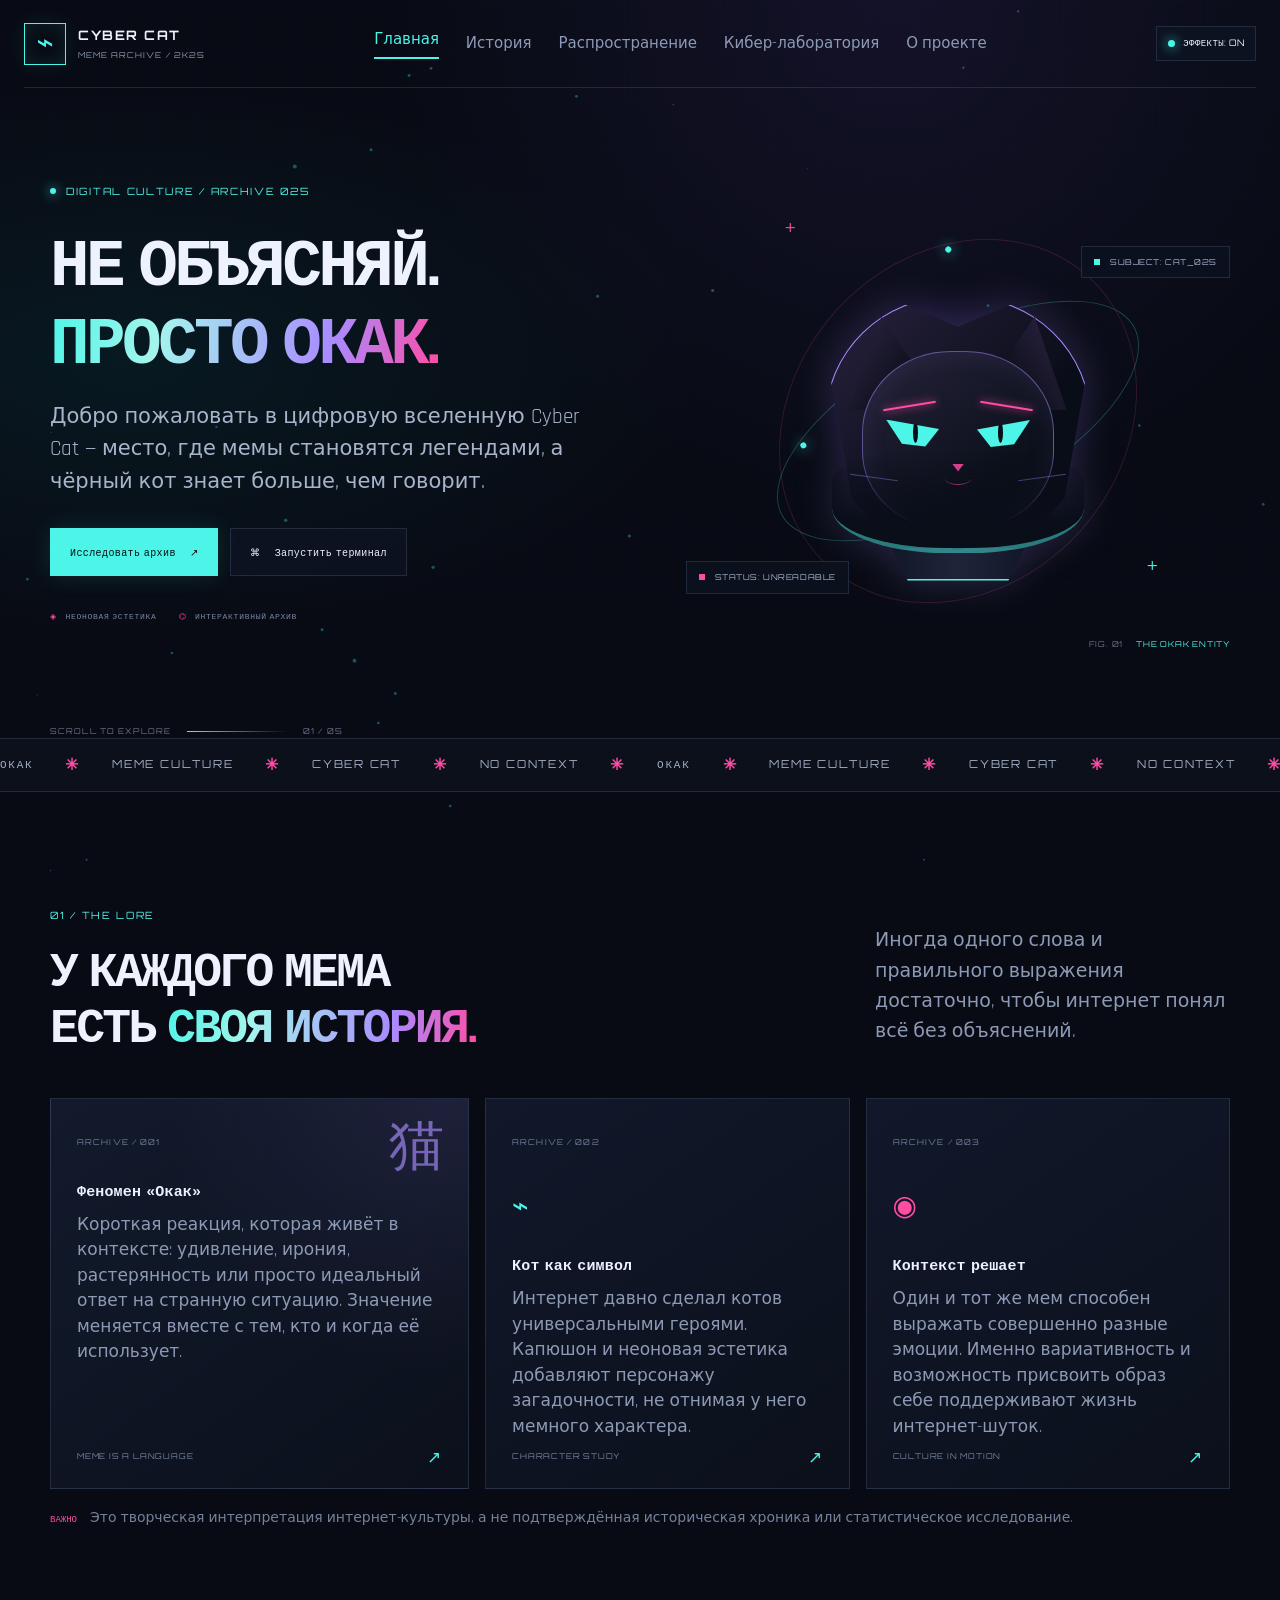
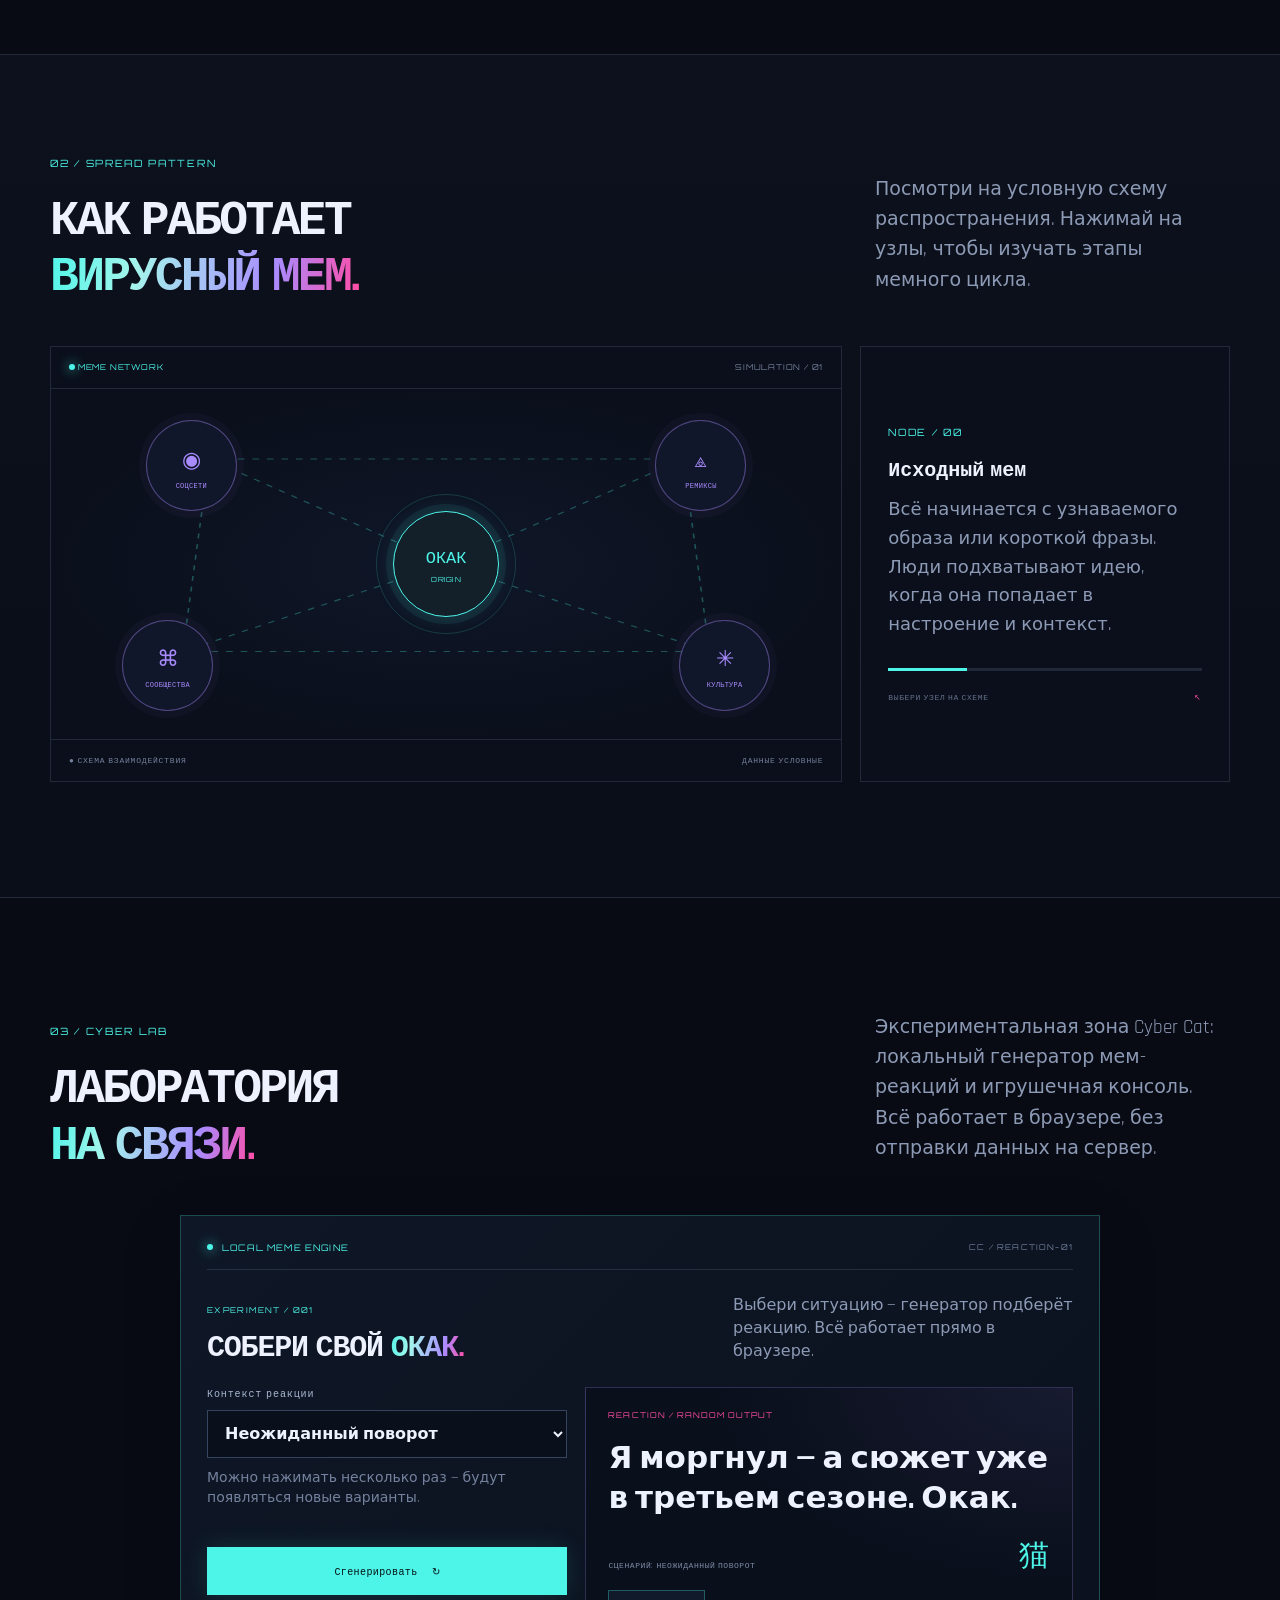
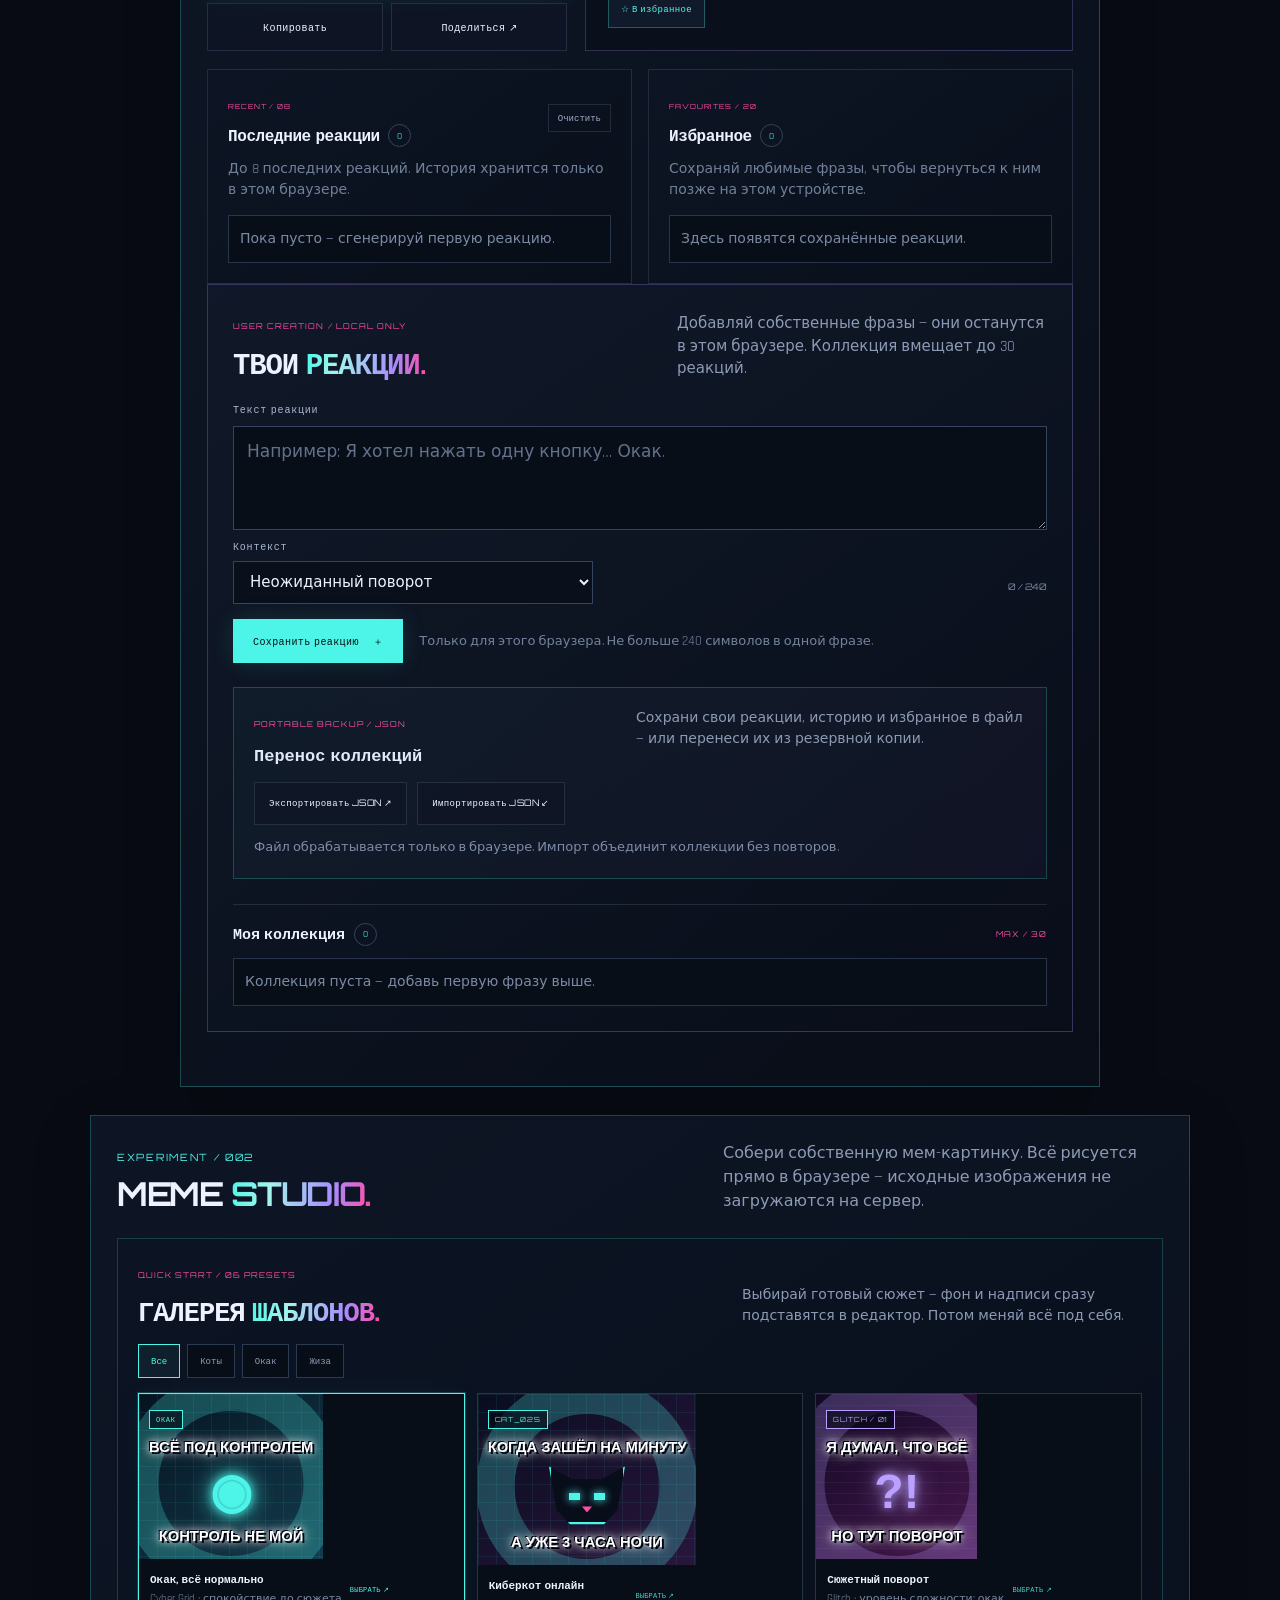
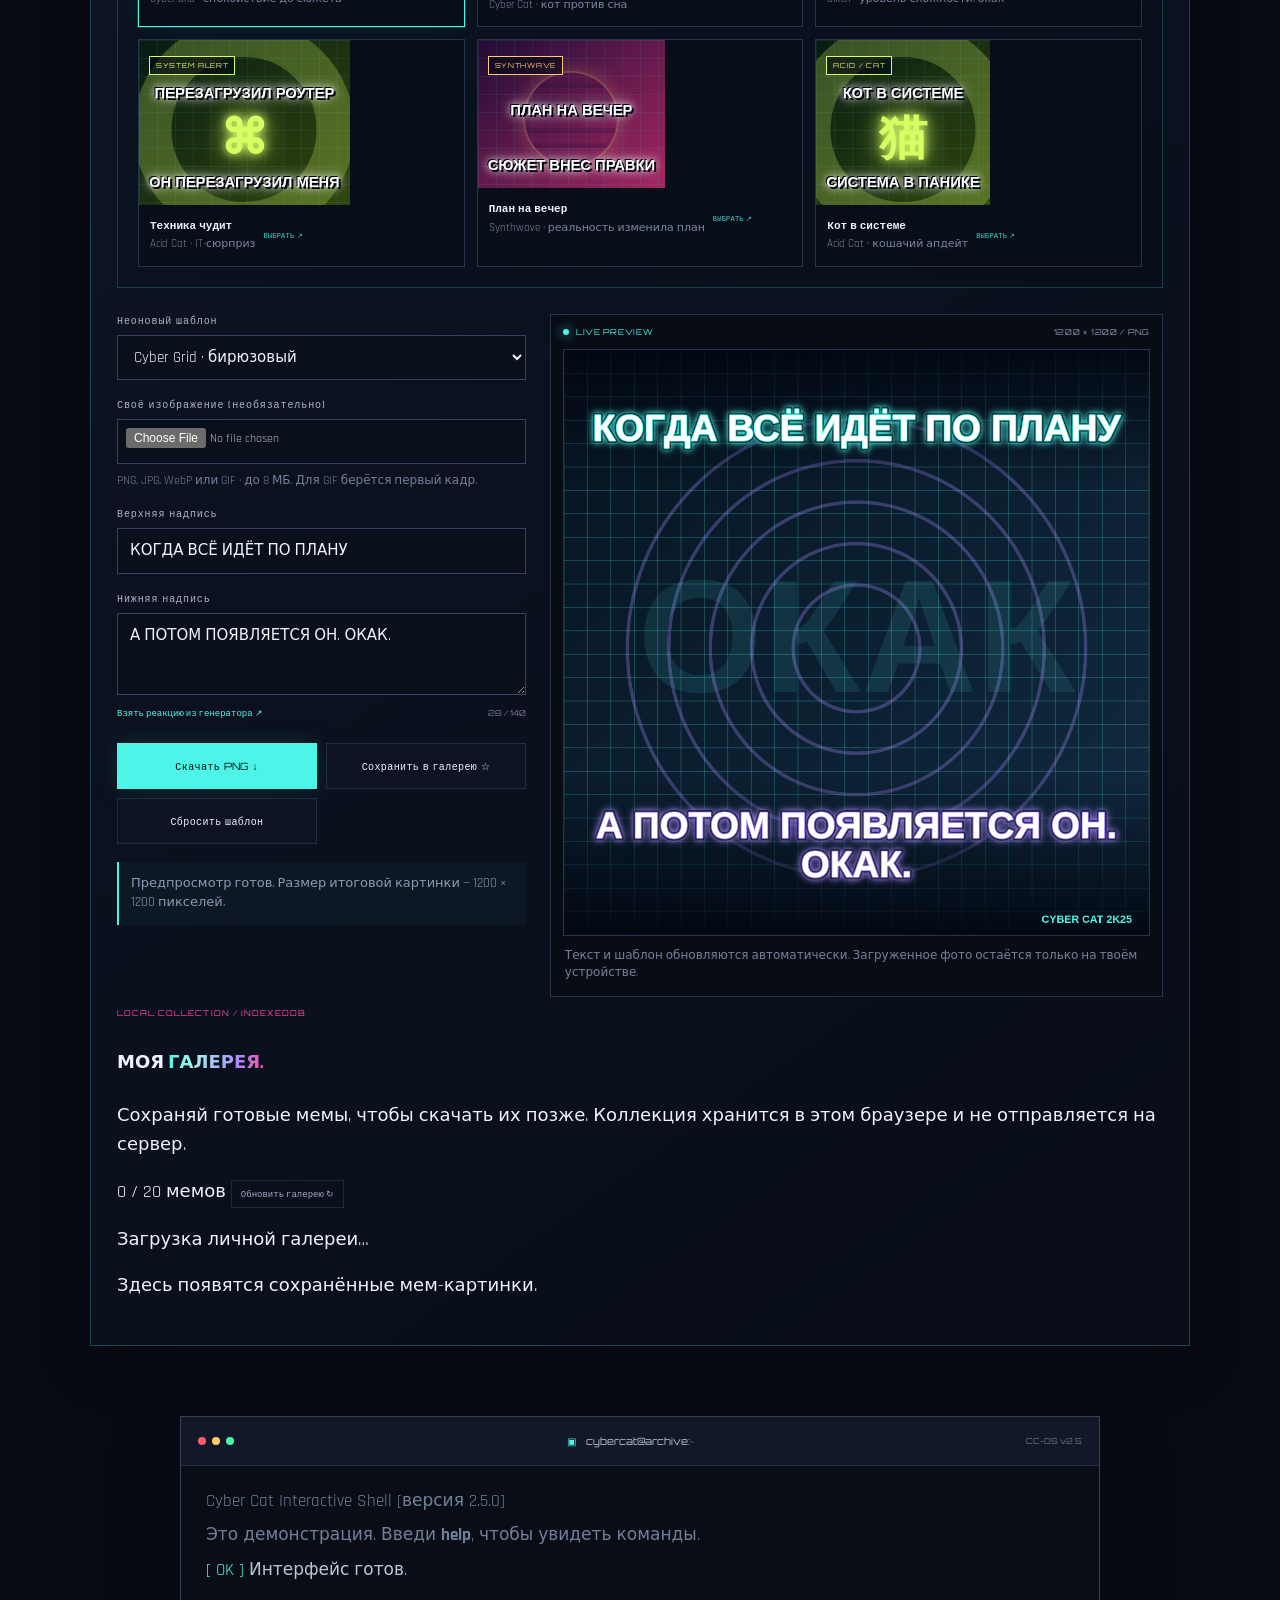
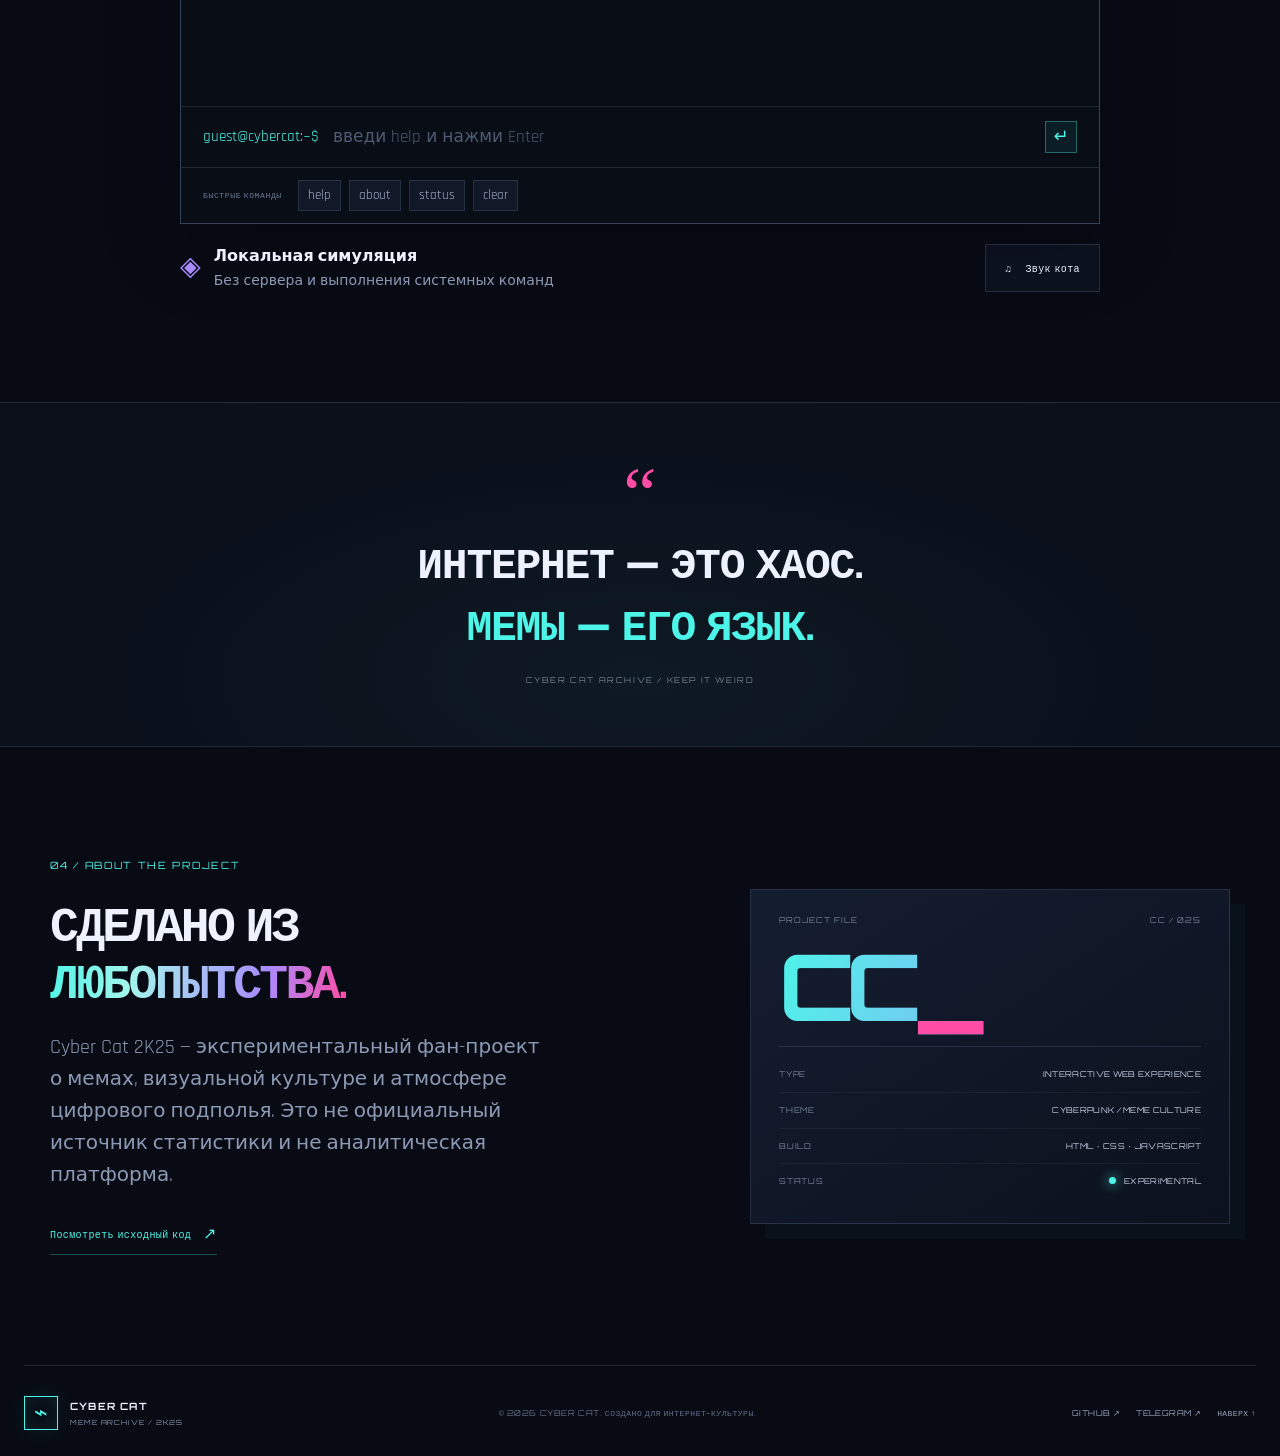
==== commit fde6d488: "Add save-to-gallery button and personal meme gallery section" ====
--- a/cyber-cat 2k25/index.html
+++ b/cyber-cat 2k25/index.html
@@ -7,7 +7,7 @@
 <title>Cyber Cat 2K25 — Окак в цифровой вселенной</title><link rel="icon" href="favicon.svg" type="image/svg+xml">
 <link rel="preconnect" href="https://fonts.googleapis.com"><link rel="preconnect" href="https://fonts.gstatic.com" crossorigin>
 <link href="https://fonts.googleapis.com/css2?family=Orbitron:wght@400;500;600;700;800&family=Rajdhani:wght@400;500;600;700&display=swap" rel="stylesheet">
-<link rel="stylesheet" href="style.css?v=1.6.0"><script src="script.js?v=1.6.0" defer></script>
+<link rel="stylesheet" href="style.css?v=1.7.0"><script src="script.js?v=1.7.0" defer></script>
 </head>
 <body>
 <a class="skip-link" href="#main">Перейти к содержимому</a><div class="ambient-grid" aria-hidden="true"></div><canvas id="particle-canvas" aria-hidden="true"></canvas><div class="scanline" aria-hidden="true"></div>
@@ -156,6 +156,7 @@
       </div>
       <div class="meme-studio-actions">
         <button class="button button-primary" id="download-meme-png" type="button">Скачать PNG ↓</button>
+        <button class="button button-ghost" id="save-meme-to-gallery" type="button">Сохранить в галерею ☆</button>
         <button class="button button-ghost" id="reset-meme-image" type="button">Сбросить шаблон</button>
       </div>
       <p id="meme-studio-status" class="meme-studio-status" role="status" aria-live="polite">Предпросмотр готов. Размер итоговой картинки — 1200 × 1200 пикселей.</p>
@@ -166,6 +167,20 @@
       <p class="meme-studio-preview-note">Текст и шаблон обновляются автоматически. Загруженное фото остаётся только на твоём устройстве.</p>
     </div>
   </div>
+  <section class="saved-meme-gallery" id="saved-meme-gallery" aria-labelledby="saved-meme-gallery-title">
+    <div class="saved-meme-gallery-heading">
+      <div><span class="generator-stamp">LOCAL COLLECTION / INDEXEDDB</span><h4 id="saved-meme-gallery-title">МОЯ <span class="gradient-text">ГАЛЕРЕЯ.</span></h4></div>
+      <p>Сохраняй готовые мемы, чтобы скачать их позже. Коллекция хранится в этом браузере и не отправляется на сервер.</p>
+    </div>
+    <div class="saved-meme-gallery-toolbar">
+      <span id="saved-meme-gallery-count">0 / 20 мемов</span>
+      <button class="list-clear-button" id="refresh-saved-memes" type="button">Обновить галерею ↻</button>
+    </div>
+    <p class="saved-meme-gallery-status" id="saved-meme-gallery-status" role="status" aria-live="polite">Загрузка личной галереи…</p>
+    <div class="saved-meme-gallery-grid" id="saved-meme-gallery-grid">
+      <p class="saved-meme-empty">Здесь появятся сохранённые мем-картинки.</p>
+    </div>
+  </section>
 </section>
 <div class="terminal" id="terminal"><div class="terminal-topbar"><div class="window-controls"><span></span><span></span><span></span></div><div class="terminal-name"><span class="terminal-lock">▣</span> cybercat@archive:~</div><span class="terminal-version">CC-OS v2.5</span></div>
 <div class="terminal-content" id="terminal-output" role="log" aria-live="polite" aria-label="Вывод терминала"><p class="term-muted">Cyber Cat Interactive Shell [версия 2.5.0]</p><p class="term-muted">Это демонстрация. Введи <strong>help</strong>, чтобы увидеть команды.</p><p><span class="term-ok">[ OK ]</span> Интерфейс готов.</p></div>
--- a/cyber-cat 2k25/style.css
+++ b/cyber-cat 2k25/style.css
@@ -135,3 +135,44 @@
 .meme-studio-preview-note{margin:11px 2px 2px;color:#74829b;font-size:12px;line-height:1.45}
 @media(max-width:800px){.meme-studio{padding:20px}.meme-studio-header{align-items:flex-start;flex-direction:column;gap:12px}.meme-studio-header>p{max-width:none}.meme-studio-layout{grid-template-columns:1fr}.meme-studio-preview{order:-1}.meme-studio-preview{max-width:620px;width:100%;box-sizing:border-box;margin-inline:auto}}
 @media(max-width:520px){.meme-studio{width:calc(100% - 32px);padding:14px;margin-bottom:55px}.meme-studio-header h3{font-size:25px}.meme-studio-header>p{font-size:14px}.meme-studio-layout{gap:18px}.meme-studio-preview{padding:8px}.meme-studio-preview-header{font-size:7px}.meme-studio-control input[type=text],.meme-studio-control textarea,.meme-studio-control select{font-size:16px}.meme-studio-actions{grid-template-columns:1fr}.meme-studio-actions .button{min-height:46px}.meme-studio-inline-button{font-size:8px}}
+
+/* Cyber Cat 2K25 v1.6 — quick-start template gallery */
+.meme-template-gallery{margin:0 0 26px;padding:20px;border:1px solid rgba(77,245,232,.2);background:linear-gradient(145deg,#0c1424,#080e19)}
+.meme-gallery-heading{display:flex;align-items:flex-end;justify-content:space-between;gap:20px;margin-bottom:17px}
+.meme-gallery-heading h4{margin:7px 0 0;font:700 clamp(20px,2.8vw,27px)/1.2 var(--font-display);letter-spacing:-.035em}
+.meme-gallery-heading>p{max-width:400px;margin:0;color:var(--muted);font-size:14px;line-height:1.5}
+.meme-gallery-filters{display:flex;flex-wrap:wrap;gap:7px;margin-bottom:15px}
+.meme-gallery-filter{min-height:34px;padding:7px 12px;border:1px solid #2a3b51;background:#080e18;color:#8d9bb5;font:9px var(--font-display);cursor:pointer;transition:color .15s,border-color .15s,background .15s}
+.meme-gallery-filter:hover,.meme-gallery-filter.active{border-color:var(--cyan);background:#4df5e80d;color:var(--cyan)}
+.meme-gallery-filter:focus-visible,.meme-gallery-card:focus-visible{outline:2px solid var(--cyan);outline-offset:3px}
+.meme-gallery-grid{display:grid;grid-template-columns:repeat(3,minmax(0,1fr));gap:12px}
+.meme-gallery-card{display:flex;flex-direction:column;min-width:0;padding:0;border:1px solid #26344a;background:#080e18;color:var(--text);text-align:left;cursor:pointer;transition:transform .16s,border-color .16s,box-shadow .16s}
+.meme-gallery-card:hover{transform:translateY(-2px);border-color:#4df5e866}
+.meme-gallery-card.selected{border-color:var(--cyan);box-shadow:0 0 0 1px #4df5e833,0 0 22px #4df5e80b}
+.meme-gallery-card[hidden]{display:none}
+.meme-gallery-art{position:relative;isolation:isolate;display:flex;min-height:148px;overflow:hidden;flex-direction:column;justify-content:space-between;align-items:center;gap:10px;padding:16px 10px 13px;text-align:center;background:#081421}
+.meme-gallery-art::before{position:absolute;z-index:-1;inset:0;content:"";opacity:.45;background-image:linear-gradient(#4df5e82a 1px,transparent 1px),linear-gradient(90deg,#4df5e82a 1px,transparent 1px);background-size:18px 18px}
+.meme-gallery-art::after{position:absolute;z-index:-1;content:"";width:145px;height:145px;left:50%;top:50%;transform:translate(-50%,-45%);border:2px solid currentColor;border-radius:50%;opacity:.24;box-shadow:0 0 0 16px #0000,0 0 0 18px currentColor,0 0 0 34px #0000,0 0 0 36px currentColor}
+.meme-gallery-art .art-chip{align-self:flex-start;padding:4px 6px;border:1px solid currentColor;background:#060a14a8;color:inherit;font:7px var(--font-display);letter-spacing:.1em}
+.meme-gallery-art .art-top,.meme-gallery-art .art-bottom{width:100%;font:900 clamp(10px,1.15vw,15px)/1.18 Impact,"Arial Black",sans-serif;color:#fff;text-shadow:2px 2px 0 #020510,-1px -1px 0 #020510,0 0 7px currentColor,0 0 14px currentColor;overflow-wrap:anywhere}
+.meme-gallery-art .art-top{margin-top:auto}.meme-gallery-art .art-bottom{margin-top:auto}
+.meme-gallery-art .art-symbol{display:grid;place-items:center;min-height:52px;font:900 48px/1 Impact,"Arial Black",sans-serif;color:inherit;text-shadow:0 0 10px currentColor,0 0 24px currentColor}
+.art-cyber{color:#4df5e8;background:linear-gradient(140deg,#061321,#133b4c)}
+.art-cat{color:#4df5e8;background:linear-gradient(140deg,#090d20,#29153b)}
+.art-glitch{color:#bca0ff;background:linear-gradient(140deg,#100923,#48184e)}
+.art-acid,.art-lime{color:#d7ff65;background:linear-gradient(140deg,#081b12,#31460f)}
+.art-sunset{color:#ffca78;background:linear-gradient(140deg,#200c35,#a52662)}
+.art-sunset::after{border-radius:50%;width:92px;height:92px;top:50%;background:repeating-linear-gradient(to bottom,transparent 0 10px,#200c35 11px 15px);box-shadow:0 0 18px currentColor}
+.art-glitch::before{background-image:linear-gradient(90deg,transparent 0 35%,#ff4ca52b 36% 38%,transparent 39%),linear-gradient(#bca0ff25 1px,transparent 1px);background-size:11px 11px}
+.art-cat .art-cat-face{position:relative;width:76px;height:58px;margin:0 auto;color:#080d1a;background:#080d1a;border:2px solid #4df5e8;clip-path:polygon(0 0,31% 22%,69% 22%,100% 0,90% 75%,72% 100%,28% 100%,10% 75%);filter:drop-shadow(0 0 9px #4df5e8)}
+.art-cat-face i,.art-cat-face b{position:absolute;top:25px;width:11px;height:7px;background:#4df5e8;box-shadow:0 0 9px #4df5e8}
+.art-cat-face i{left:18px}.art-cat-face b{right:18px}
+.art-cat-face em{position:absolute;left:50%;bottom:10px;width:10px;height:6px;transform:translateX(-50%);background:#ff4ca5;clip-path:polygon(0 0,100% 0,50% 100%)}
+.meme-gallery-card-footer{display:flex;align-items:center;justify-content:space-between;gap:8px;min-height:61px;padding:11px}
+.meme-gallery-card-footer>span:first-child{display:flex;flex-direction:column;gap:5px;min-width:0}
+.meme-gallery-card-footer strong{font:600 11px var(--font-display);line-height:1.3}
+.meme-gallery-card-footer small{color:#7787a1;font-size:11px;line-height:1.35}
+.meme-gallery-choose{flex:0 0 auto;color:var(--cyan);font:7px var(--font-display);letter-spacing:.03em;opacity:.85}
+.meme-gallery-card.selected .meme-gallery-choose{opacity:1}
+@media(max-width:900px){.meme-gallery-grid{grid-template-columns:repeat(2,minmax(0,1fr))}.meme-gallery-heading{align-items:flex-start;flex-direction:column;gap:9px}.meme-gallery-heading>p{max-width:none}}
+@media(max-width:520px){.meme-template-gallery{padding:13px}.meme-gallery-grid{gap:8px}.meme-gallery-art{min-height:125px;padding:10px 7px}.meme-gallery-art .art-chip{font-size:6px}.meme-gallery-art .art-top,.meme-gallery-art .art-bottom{font-size:10px}.meme-gallery-art .art-symbol{font-size:39px;min-height:38px}.meme-gallery-card-footer{align-items:flex-start;flex-direction:column;min-height:0;padding:9px;gap:6px}.meme-gallery-card-footer strong{font-size:10px}.meme-gallery-card-footer small{font-size:10px}.meme-gallery-choose{font-size:7px}.meme-gallery-filter{padding:7px 10px}}
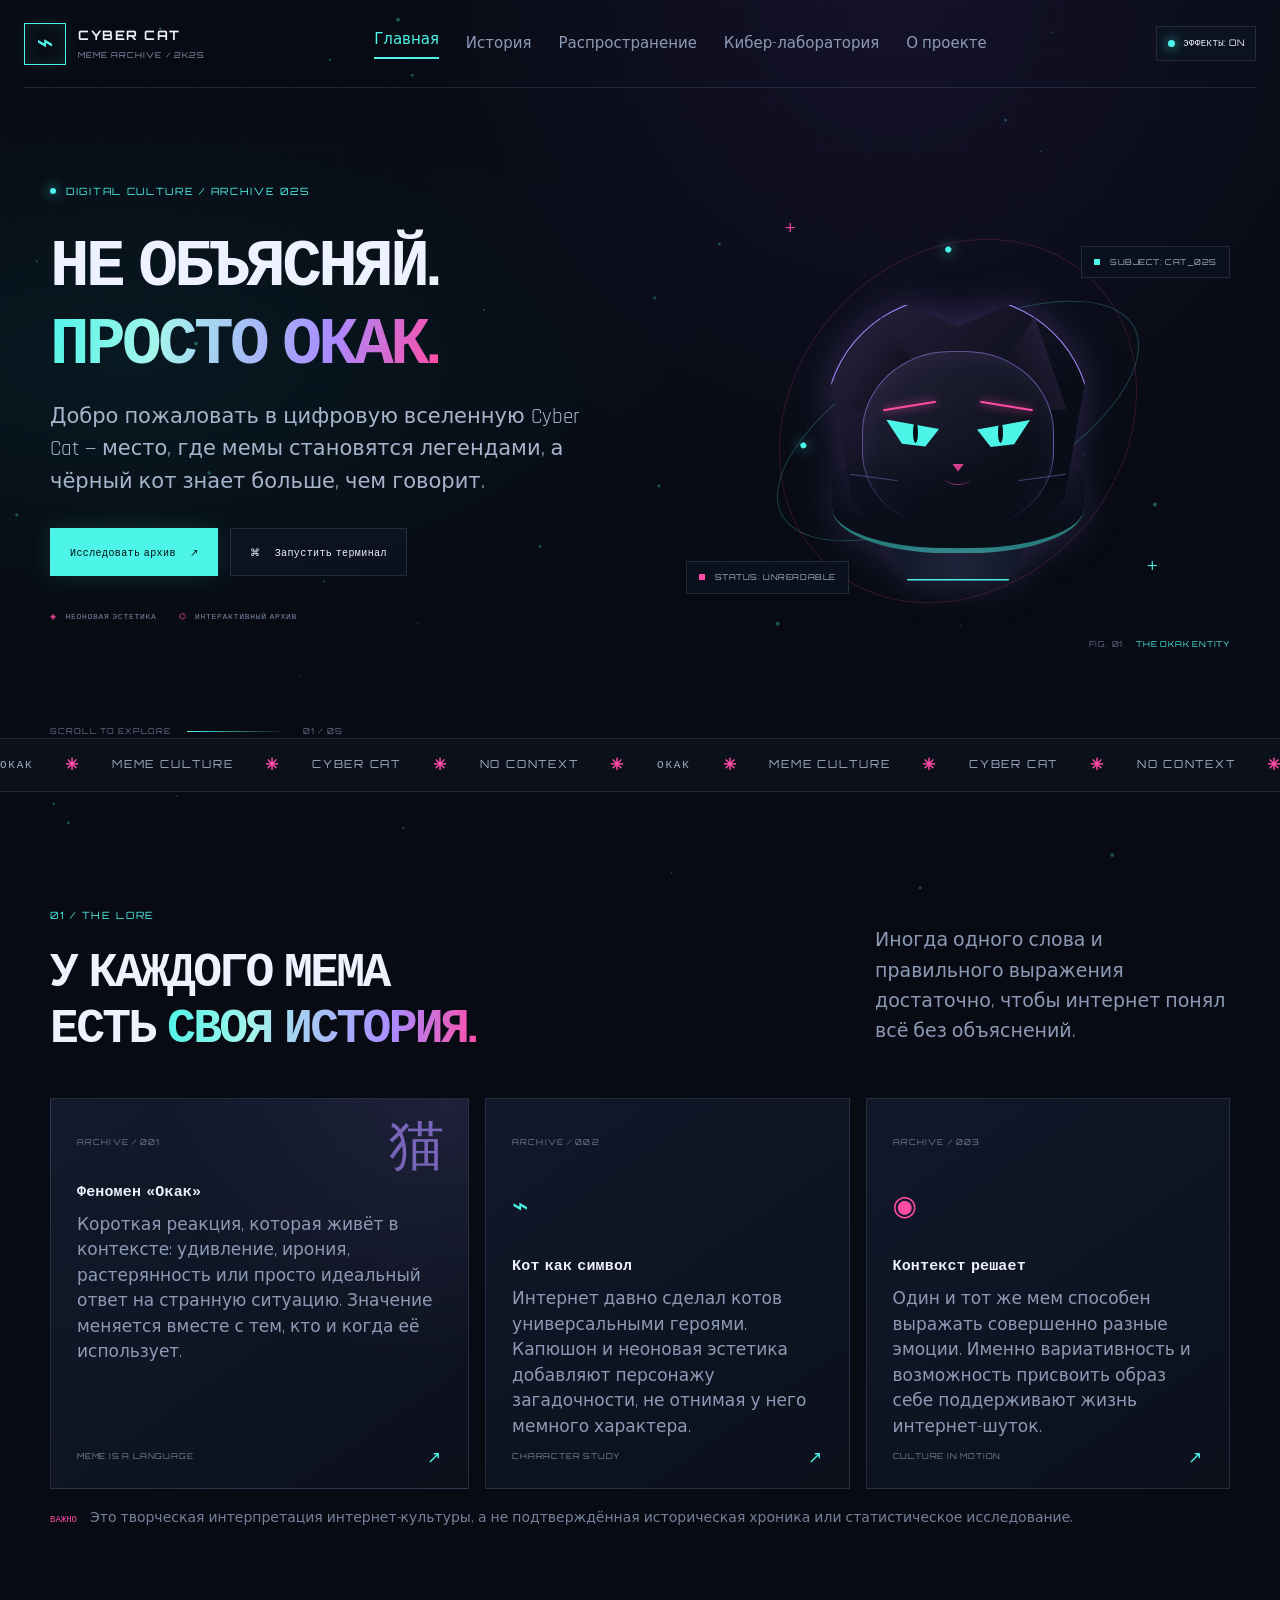
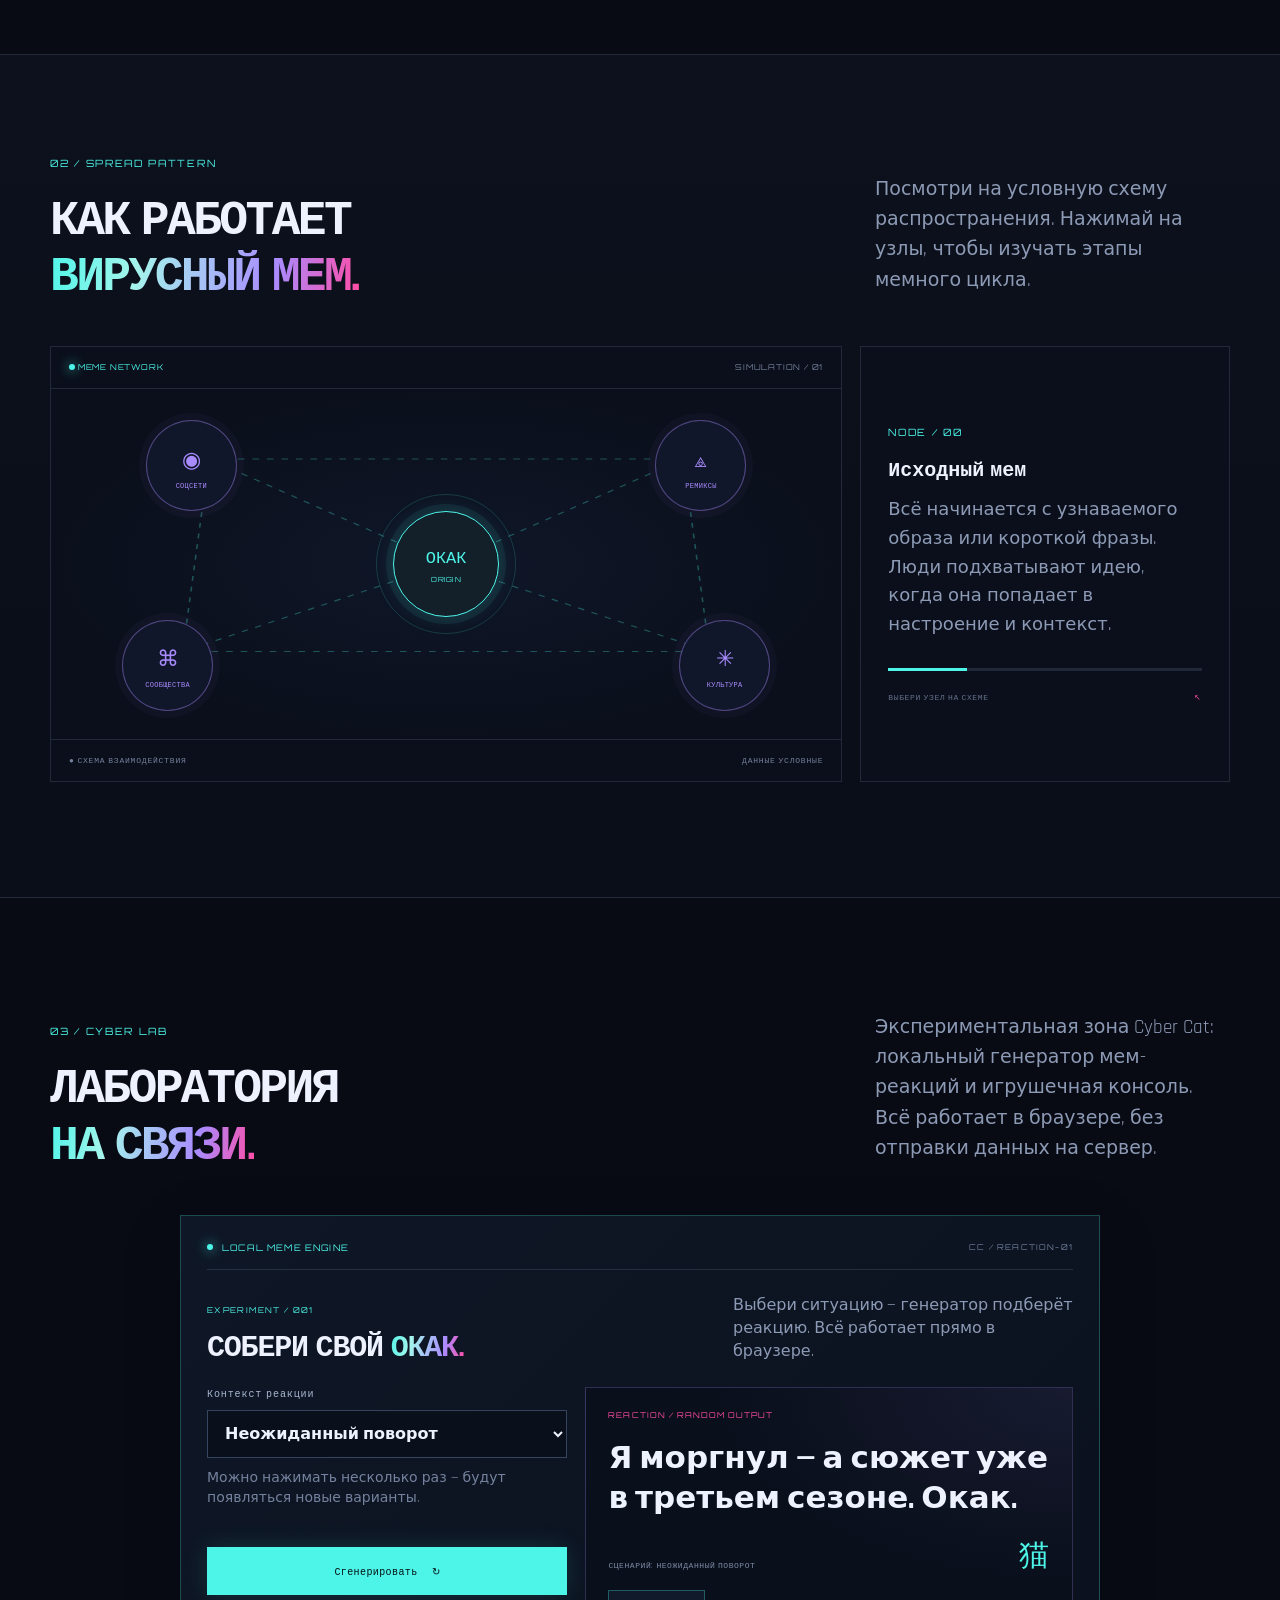
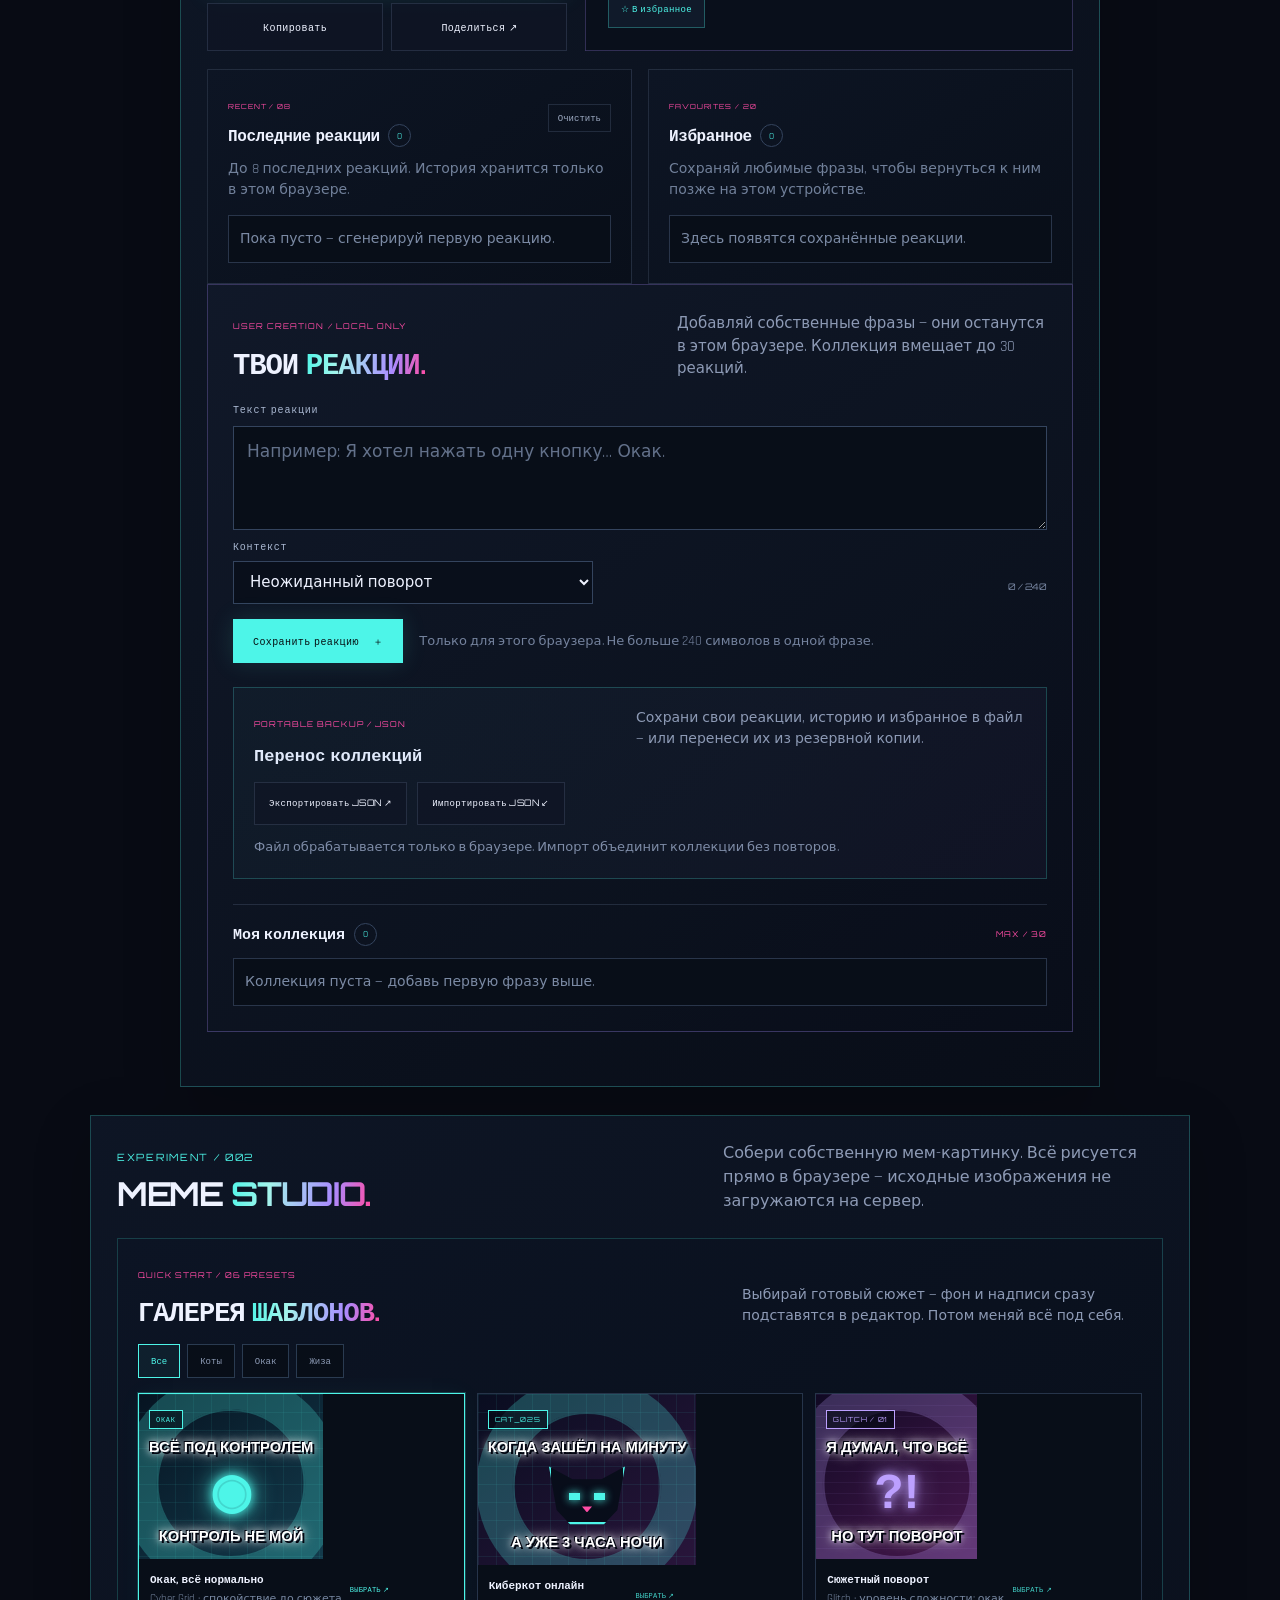
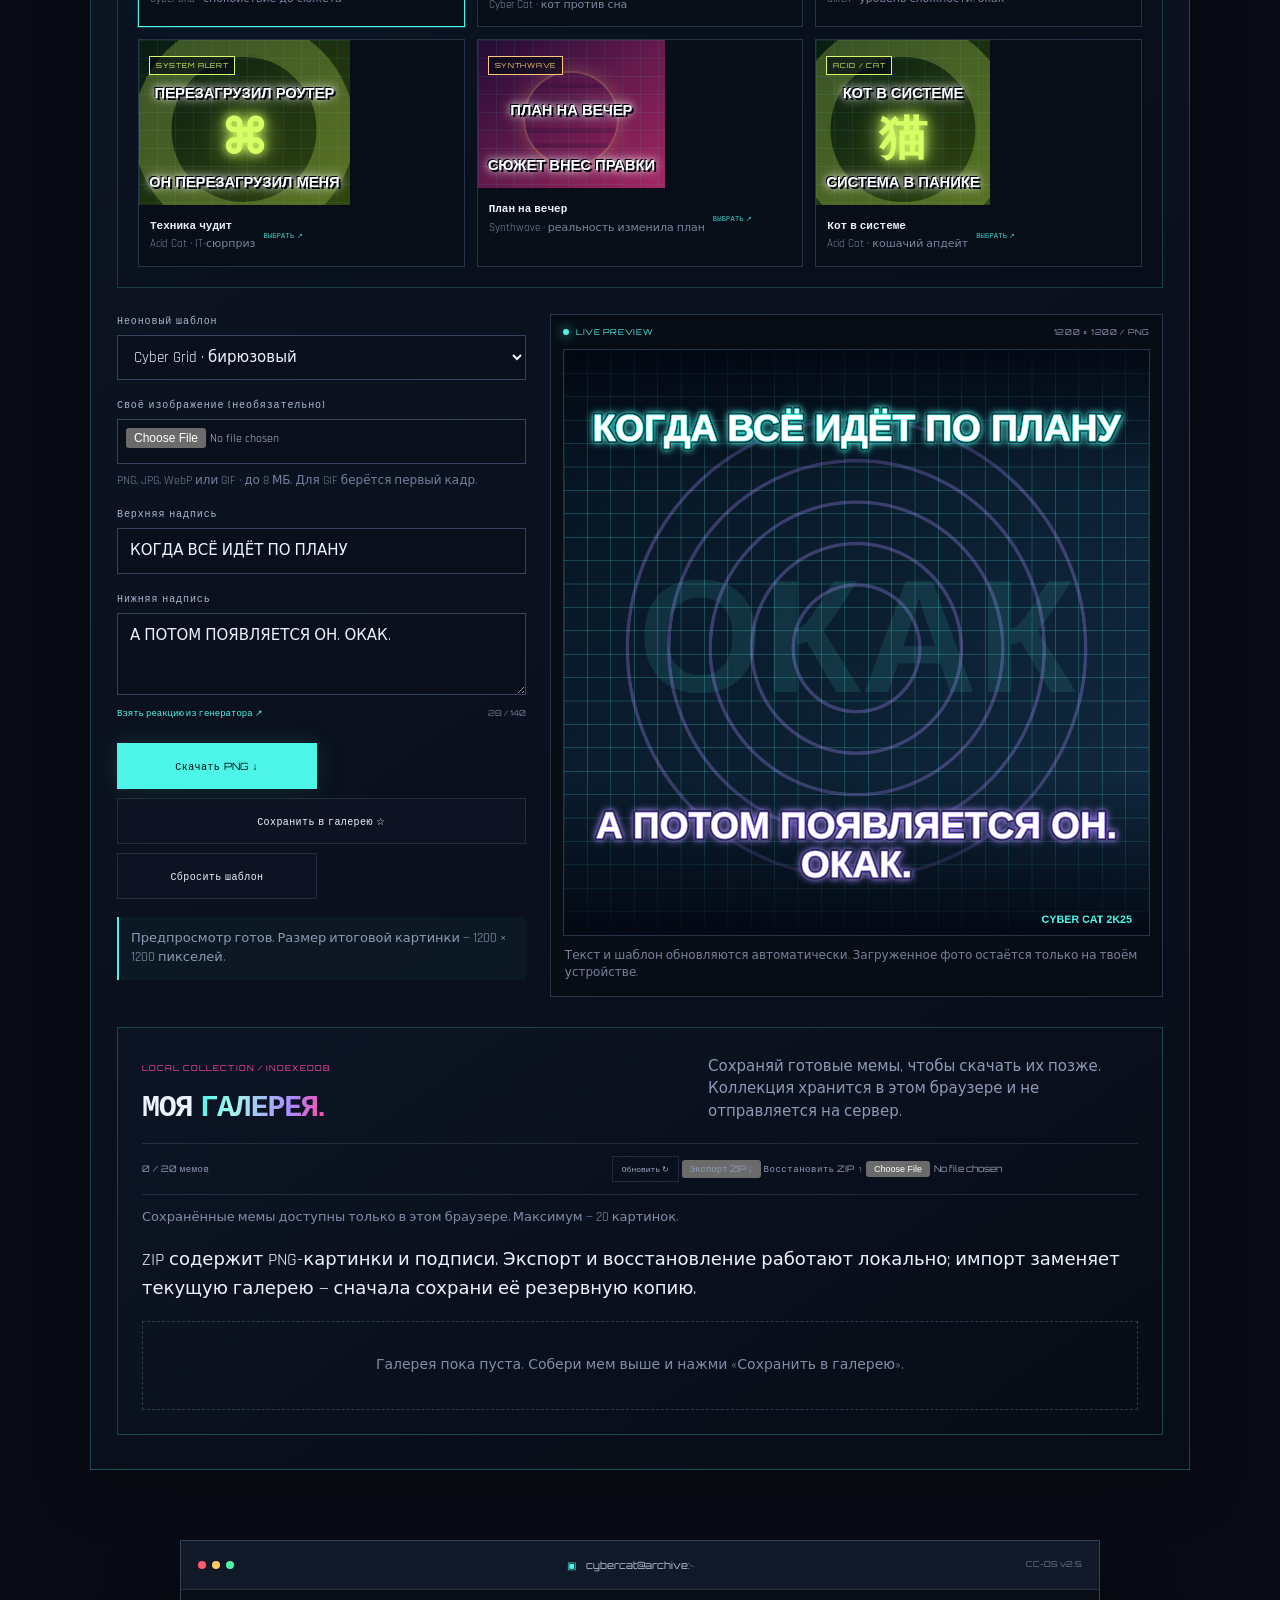
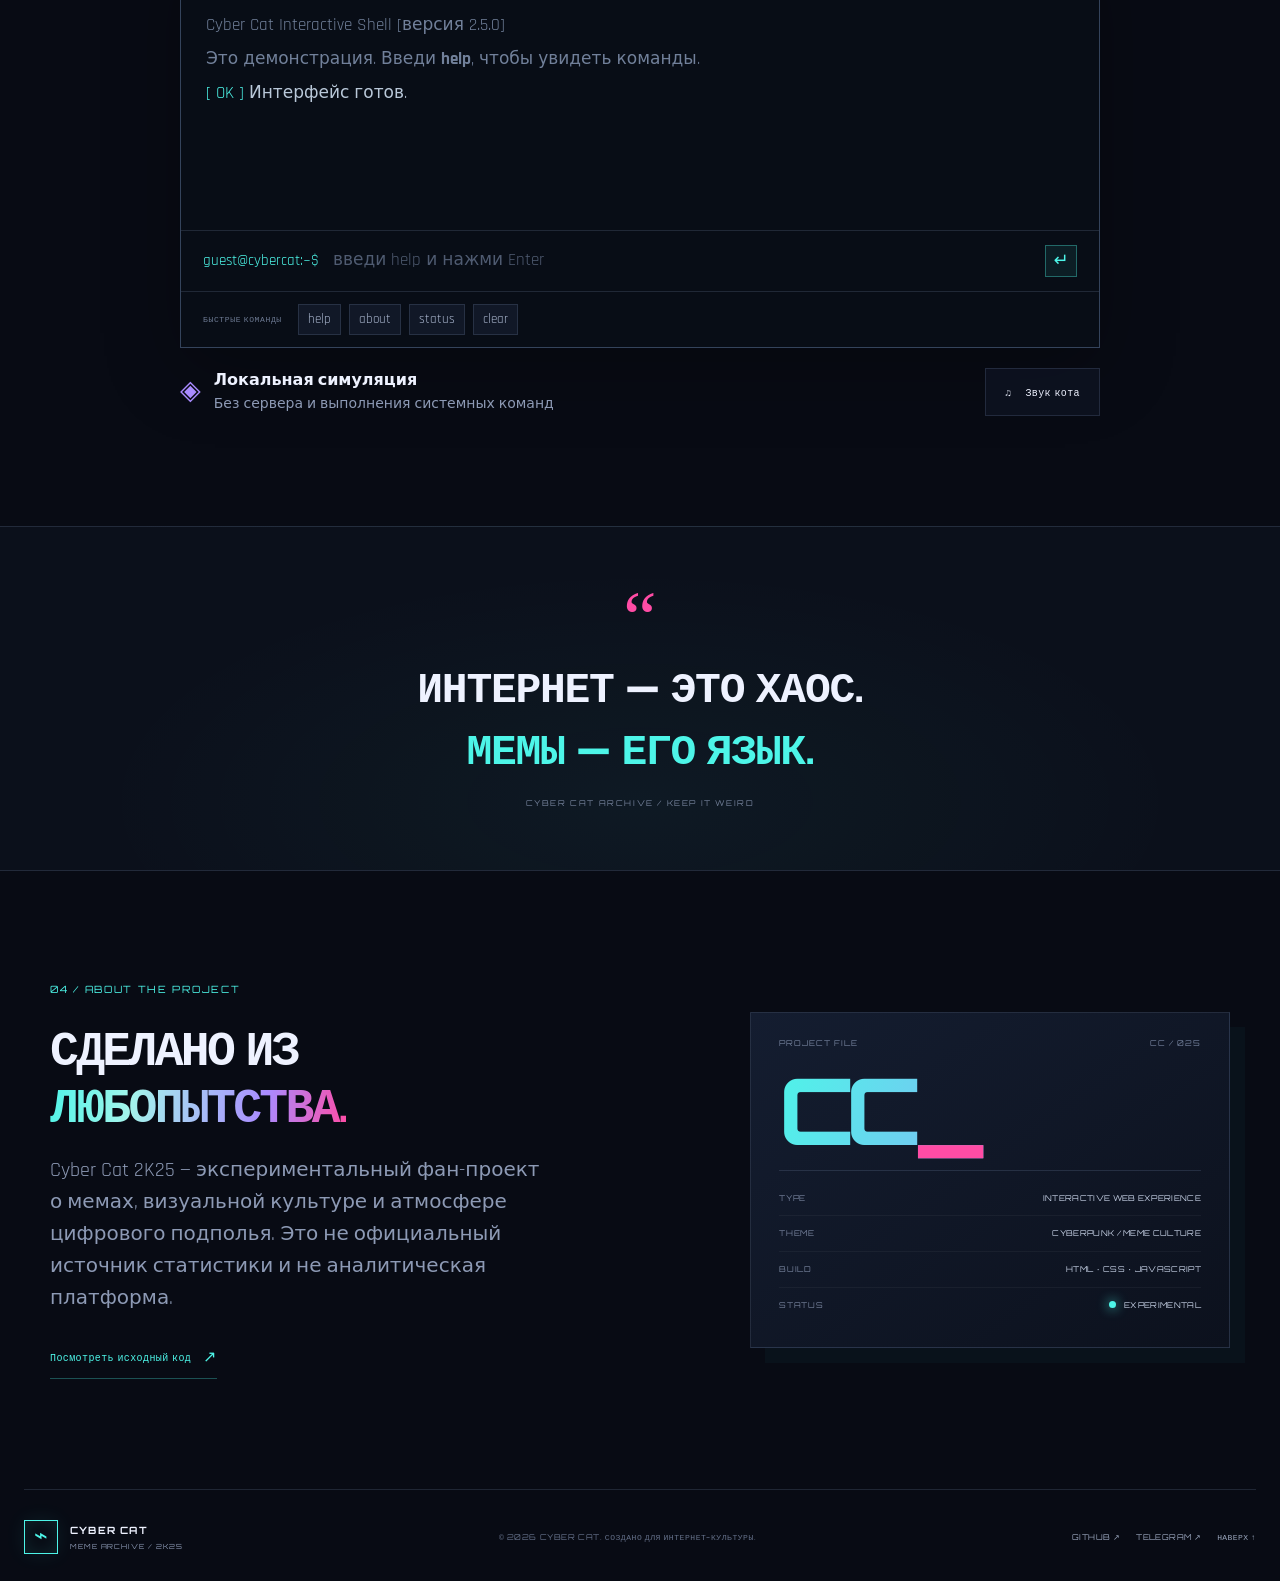
==== commit c351f84b: "feat(v1.8): add gallery ZIP backup controls" ====
--- a/cyber-cat 2k25/index.html
+++ b/cyber-cat 2k25/index.html
@@ -7,7 +7,7 @@
 <title>Cyber Cat 2K25 — Окак в цифровой вселенной</title><link rel="icon" href="favicon.svg" type="image/svg+xml">
 <link rel="preconnect" href="https://fonts.googleapis.com"><link rel="preconnect" href="https://fonts.gstatic.com" crossorigin>
 <link href="https://fonts.googleapis.com/css2?family=Orbitron:wght@400;500;600;700;800&family=Rajdhani:wght@400;500;600;700&display=swap" rel="stylesheet">
-<link rel="stylesheet" href="style.css?v=1.7.0"><script src="script.js?v=1.7.0" defer></script>
+<link rel="stylesheet" href="style.css?v=1.8.0"><script src="script.js?v=1.8.0" defer></script>
 </head>
 <body>
 <a class="skip-link" href="#main">Перейти к содержимому</a><div class="ambient-grid" aria-hidden="true"></div><canvas id="particle-canvas" aria-hidden="true"></canvas><div class="scanline" aria-hidden="true"></div>
@@ -174,9 +174,15 @@
     </div>
     <div class="saved-meme-gallery-toolbar">
       <span id="saved-meme-gallery-count">0 / 20 мемов</span>
-      <button class="list-clear-button" id="refresh-saved-memes" type="button">Обновить галерею ↻</button>
+      <div class="saved-meme-gallery-tools">
+        <button class="list-clear-button" id="refresh-saved-memes" type="button">Обновить ↻</button>
+        <button class="saved-meme-backup-button" id="export-saved-memes-zip" type="button">Экспорт ZIP ↓</button>
+        <label class="saved-meme-backup-button saved-meme-import-label" for="import-saved-memes-zip">Восстановить ZIP ↑</label>
+        <input id="import-saved-memes-zip" class="saved-meme-import-input" type="file" accept=".zip,application/zip,application/x-zip-compressed">
+      </div>
     </div>
     <p class="saved-meme-gallery-status" id="saved-meme-gallery-status" role="status" aria-live="polite">Загрузка личной галереи…</p>
+    <p class="saved-meme-backup-note">ZIP содержит PNG-картинки и подписи. Экспорт и восстановление работают локально; импорт заменяет текущую галерею — сначала сохрани её резервную копию.</p>
     <div class="saved-meme-gallery-grid" id="saved-meme-gallery-grid">
       <p class="saved-meme-empty">Здесь появятся сохранённые мем-картинки.</p>
     </div>
--- a/cyber-cat 2k25/style.css
+++ b/cyber-cat 2k25/style.css
@@ -176,3 +176,30 @@
 .meme-gallery-card.selected .meme-gallery-choose{opacity:1}
 @media(max-width:900px){.meme-gallery-grid{grid-template-columns:repeat(2,minmax(0,1fr))}.meme-gallery-heading{align-items:flex-start;flex-direction:column;gap:9px}.meme-gallery-heading>p{max-width:none}}
 @media(max-width:520px){.meme-template-gallery{padding:13px}.meme-gallery-grid{gap:8px}.meme-gallery-art{min-height:125px;padding:10px 7px}.meme-gallery-art .art-chip{font-size:6px}.meme-gallery-art .art-top,.meme-gallery-art .art-bottom{font-size:10px}.meme-gallery-art .art-symbol{font-size:39px;min-height:38px}.meme-gallery-card-footer{align-items:flex-start;flex-direction:column;min-height:0;padding:9px;gap:6px}.meme-gallery-card-footer strong{font-size:10px}.meme-gallery-card-footer small{font-size:10px}.meme-gallery-choose{font-size:7px}.meme-gallery-filter{padding:7px 10px}}
+
+/* Cyber Cat 2K25 v1.7 — personal saved meme gallery */
+.saved-meme-gallery{margin:30px 0 8px;padding:24px;border:1px solid rgba(77,245,232,.23);background:linear-gradient(145deg,rgba(13,21,36,.98),rgba(7,12,22,.98))}
+.saved-meme-gallery-heading{display:flex;align-items:flex-end;justify-content:space-between;gap:24px;margin-bottom:20px}
+.saved-meme-gallery-heading h4{margin:7px 0 0;font:700 clamp(22px,3vw,30px)/1.2 var(--font-display);letter-spacing:-.04em}
+.saved-meme-gallery-heading>p{max-width:430px;margin:0;color:var(--muted);font-size:15px;line-height:1.5}
+.saved-meme-gallery-toolbar{display:flex;align-items:center;justify-content:space-between;gap:12px;padding:12px 0;border-top:1px solid var(--line);border-bottom:1px solid var(--line);color:#8e9db8;font:9px var(--font-display);letter-spacing:.06em}
+.saved-meme-gallery-toolbar .list-clear-button{font-size:8px}
+.saved-meme-gallery-status{margin:13px 0;color:#7f8da7;font-size:13px;line-height:1.5}
+.saved-meme-gallery-grid{display:grid;grid-template-columns:repeat(4,minmax(0,1fr));gap:14px}
+.saved-meme-empty{grid-column:1/-1;margin:0;padding:32px 18px;border:1px dashed #2b3b52;color:#7f8da7;text-align:center;font-size:14px;line-height:1.6}
+.saved-meme-card{display:flex;flex-direction:column;min-width:0;border:1px solid #29364c;background:#080e18;overflow:hidden;transition:border-color .16s,transform .16s}
+.saved-meme-card:hover{border-color:#4df5e877;transform:translateY(-2px)}
+.saved-meme-thumbnail{display:block;width:100%;height:auto;aspect-ratio:1/1;object-fit:cover;background:#09101d;border-bottom:1px solid #25334a}
+.saved-meme-card-content{display:flex;flex:1;flex-direction:column;gap:9px;padding:12px}
+.saved-meme-caption{display:-webkit-box;overflow:hidden;-webkit-line-clamp:3;-webkit-box-orient:vertical;margin:0;color:#e3ebfa;font-size:13px;line-height:1.4;overflow-wrap:anywhere}
+.saved-meme-meta{margin:0;color:#72819b;font-size:11px;line-height:1.45}
+.saved-meme-card-actions{display:grid;grid-template-columns:1fr 1fr;gap:7px;margin-top:auto;padding-top:3px}
+.saved-meme-action{min-width:0;min-height:35px;padding:7px 6px;border:1px solid #314158;background:#0b1422;color:#9eabc3;font:8px var(--font-display);cursor:pointer;transition:border-color .15s,color .15s,background .15s}
+.saved-meme-action[data-saved-meme-action="download"]:hover{border-color:var(--cyan);background:#4df5e80a;color:var(--cyan)}
+.saved-meme-action[data-saved-meme-action="delete"]:hover{border-color:#ff4ca5;color:#ff83c5}
+.saved-meme-action:focus-visible,.saved-meme-gallery-toolbar button:focus-visible{outline:2px solid var(--cyan);outline-offset:3px}
+#save-meme-to-gallery{grid-column:1/-1}
+#save-meme-to-gallery:disabled{opacity:.65;cursor:wait}
+@media(max-width:1000px){.saved-meme-gallery-grid{grid-template-columns:repeat(3,minmax(0,1fr))}}
+@media(max-width:800px){.saved-meme-gallery{padding:20px}.saved-meme-gallery-heading{align-items:flex-start;flex-direction:column;gap:10px}.saved-meme-gallery-heading>p{max-width:none}.saved-meme-gallery-grid{grid-template-columns:repeat(2,minmax(0,1fr))}.saved-meme-card-content{padding:10px}}
+@media(max-width:520px){.saved-meme-gallery{padding:14px;margin-top:20px}.saved-meme-gallery-heading h4{font-size:24px}.saved-meme-gallery-heading>p{font-size:14px}.saved-meme-gallery-toolbar{align-items:flex-start;flex-direction:column}.saved-meme-gallery-grid{grid-template-columns:repeat(2,minmax(0,1fr));gap:9px}.saved-meme-card-content{padding:8px;gap:7px}.saved-meme-caption{font-size:12px}.saved-meme-meta{font-size:10px}.saved-meme-card-actions{grid-template-columns:1fr}.saved-meme-action{min-height:38px;font-size:8px}.saved-meme-empty{padding:23px 12px}}
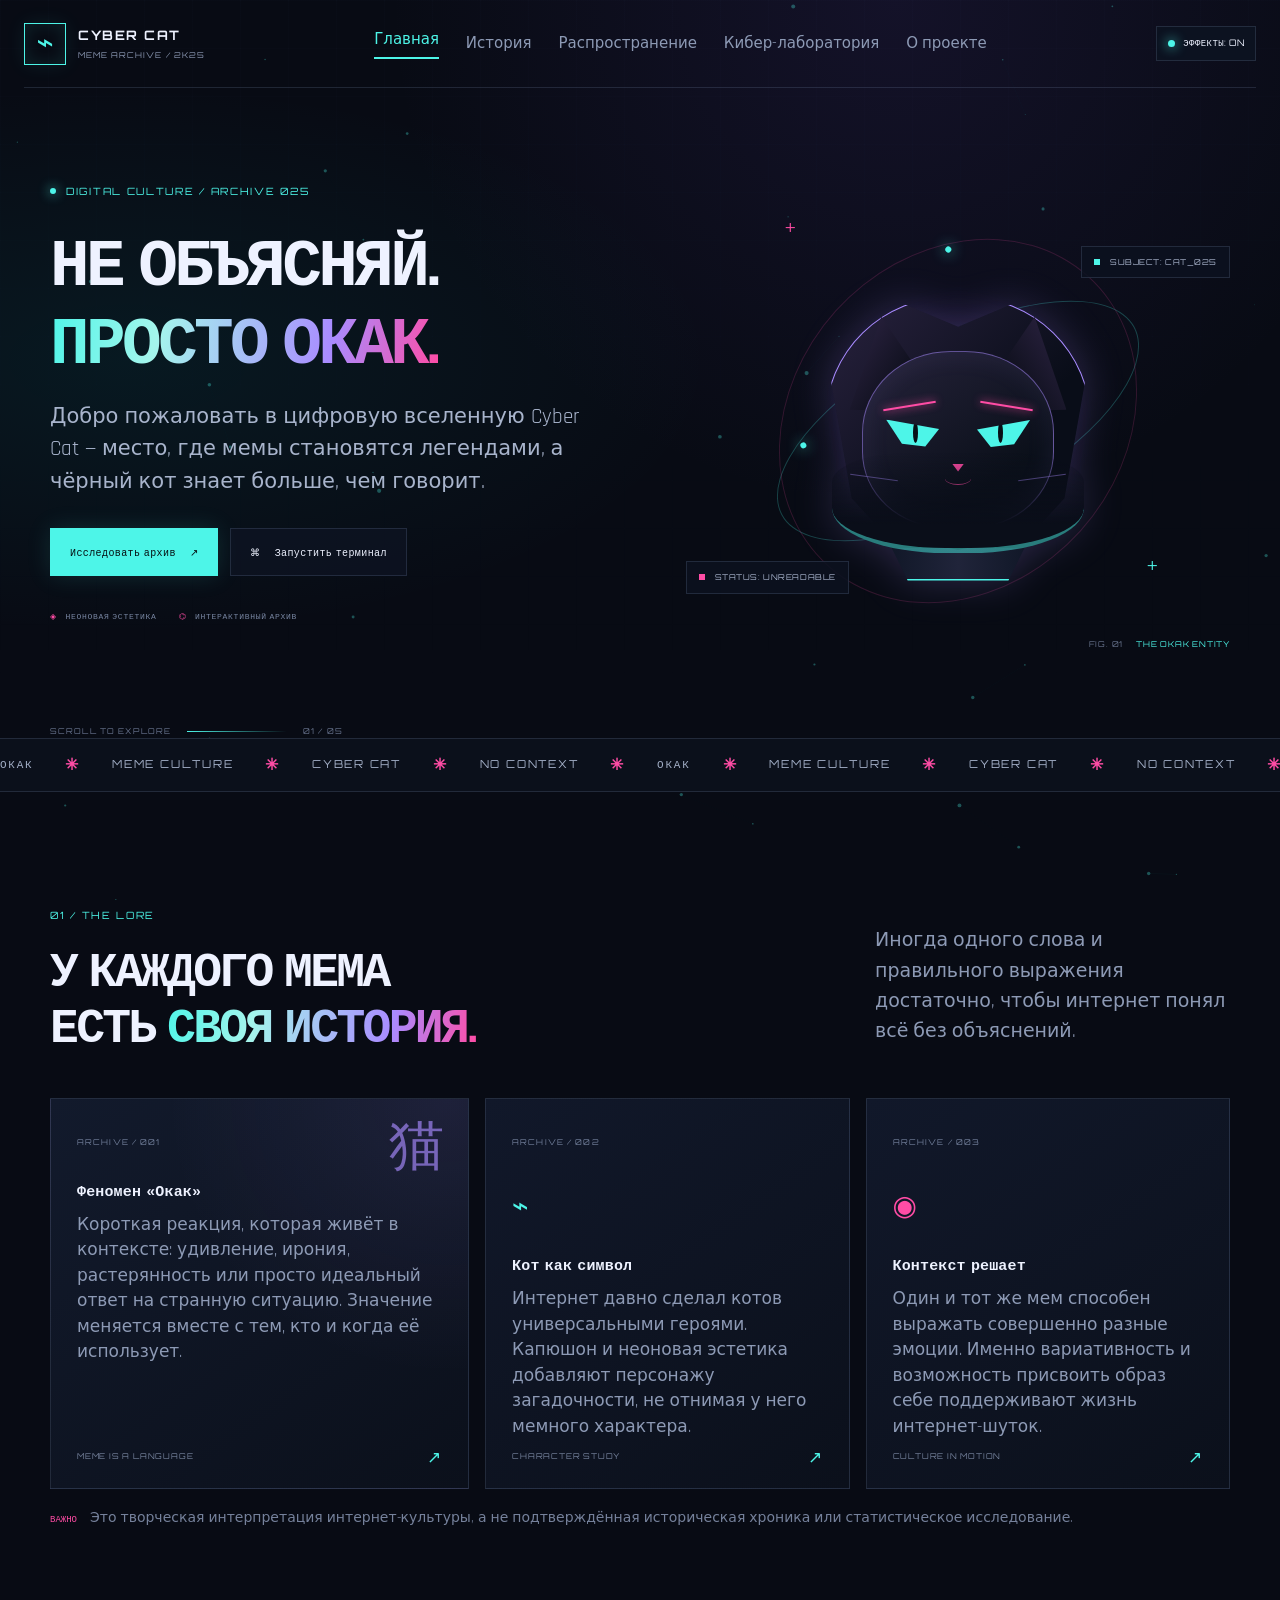
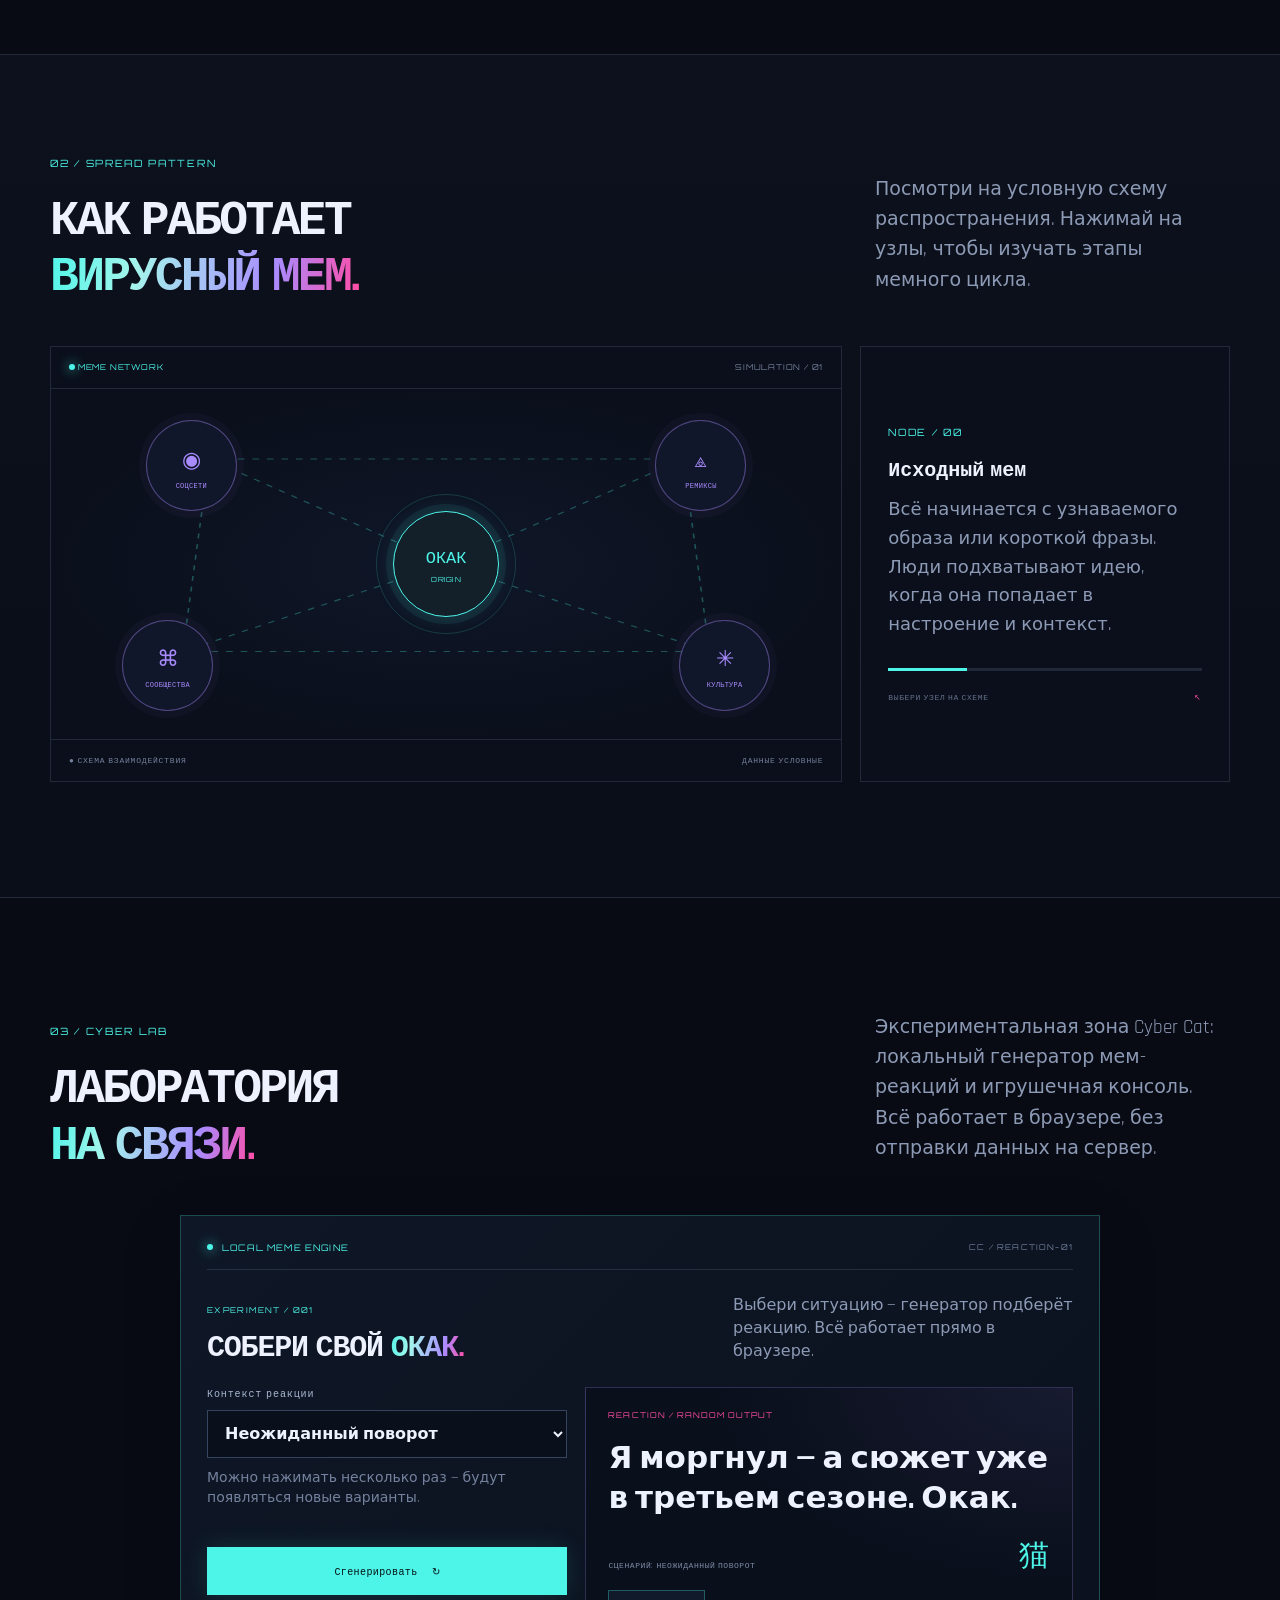
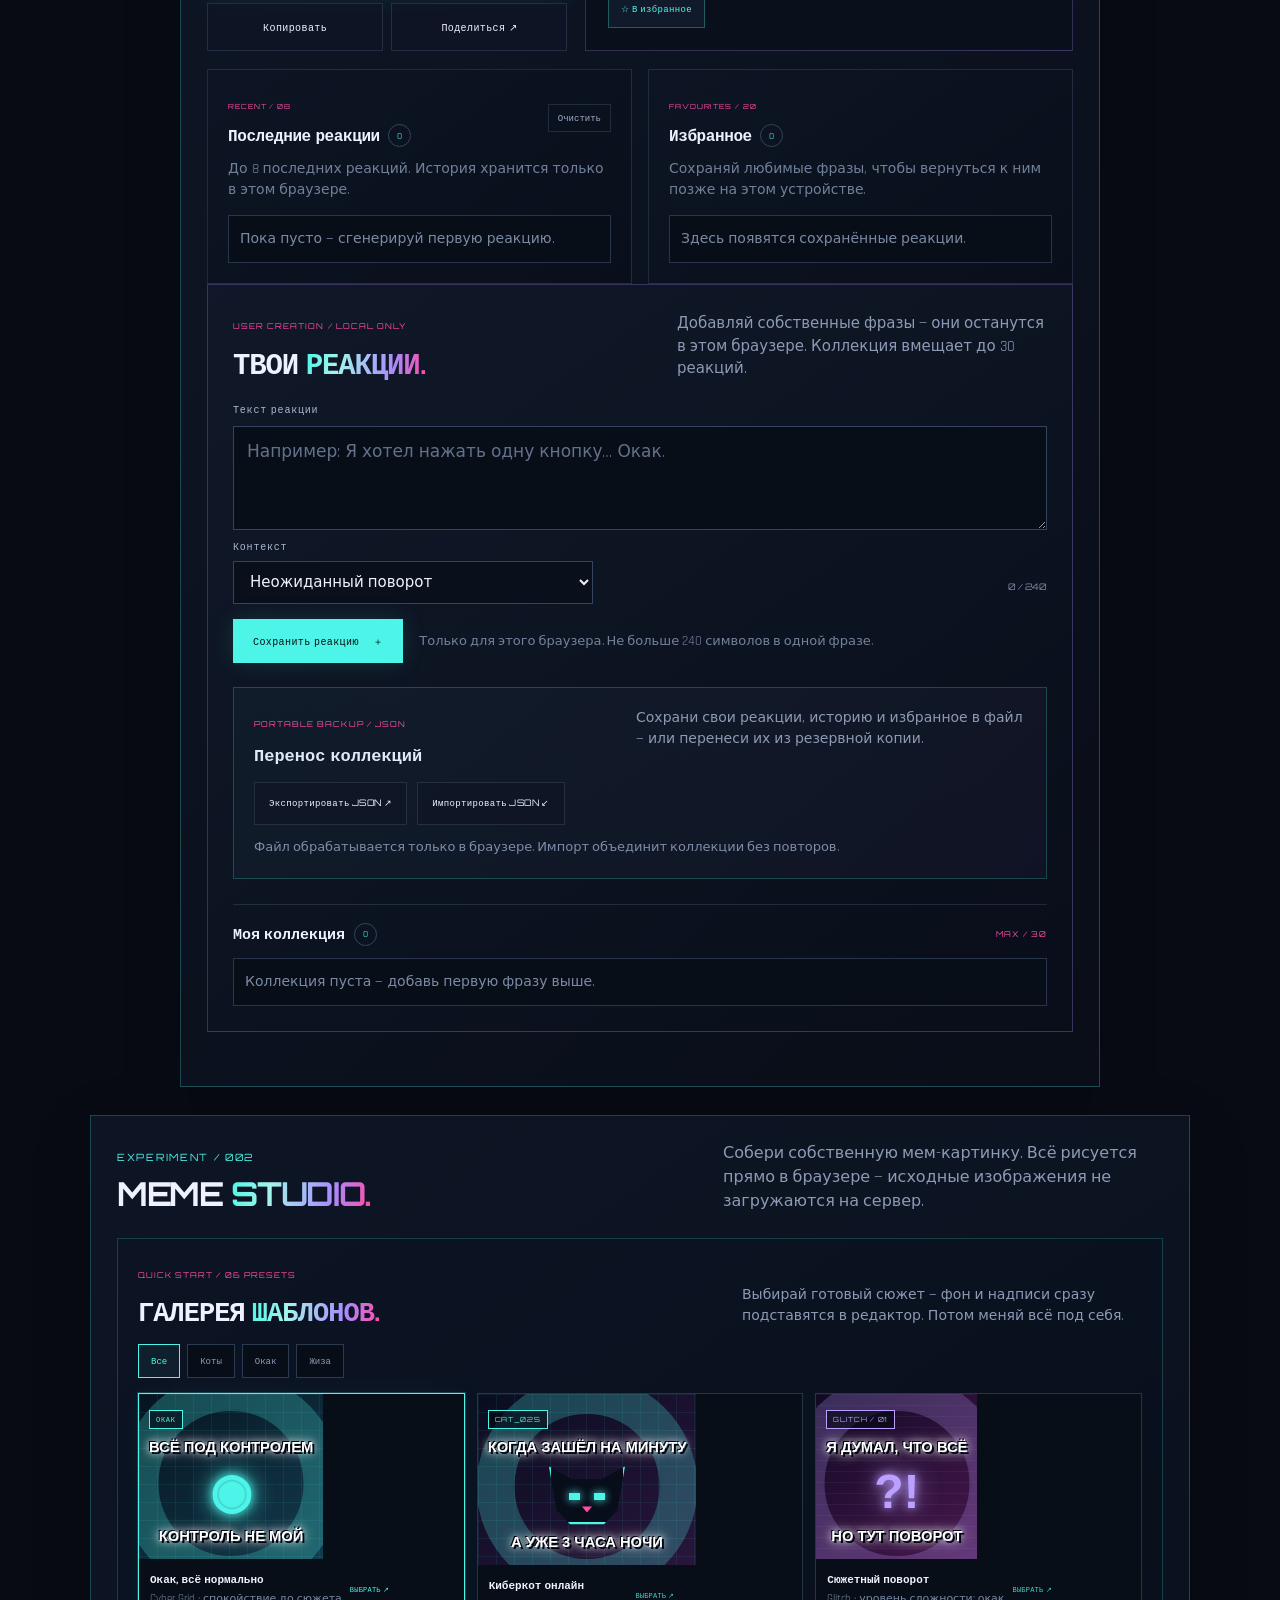
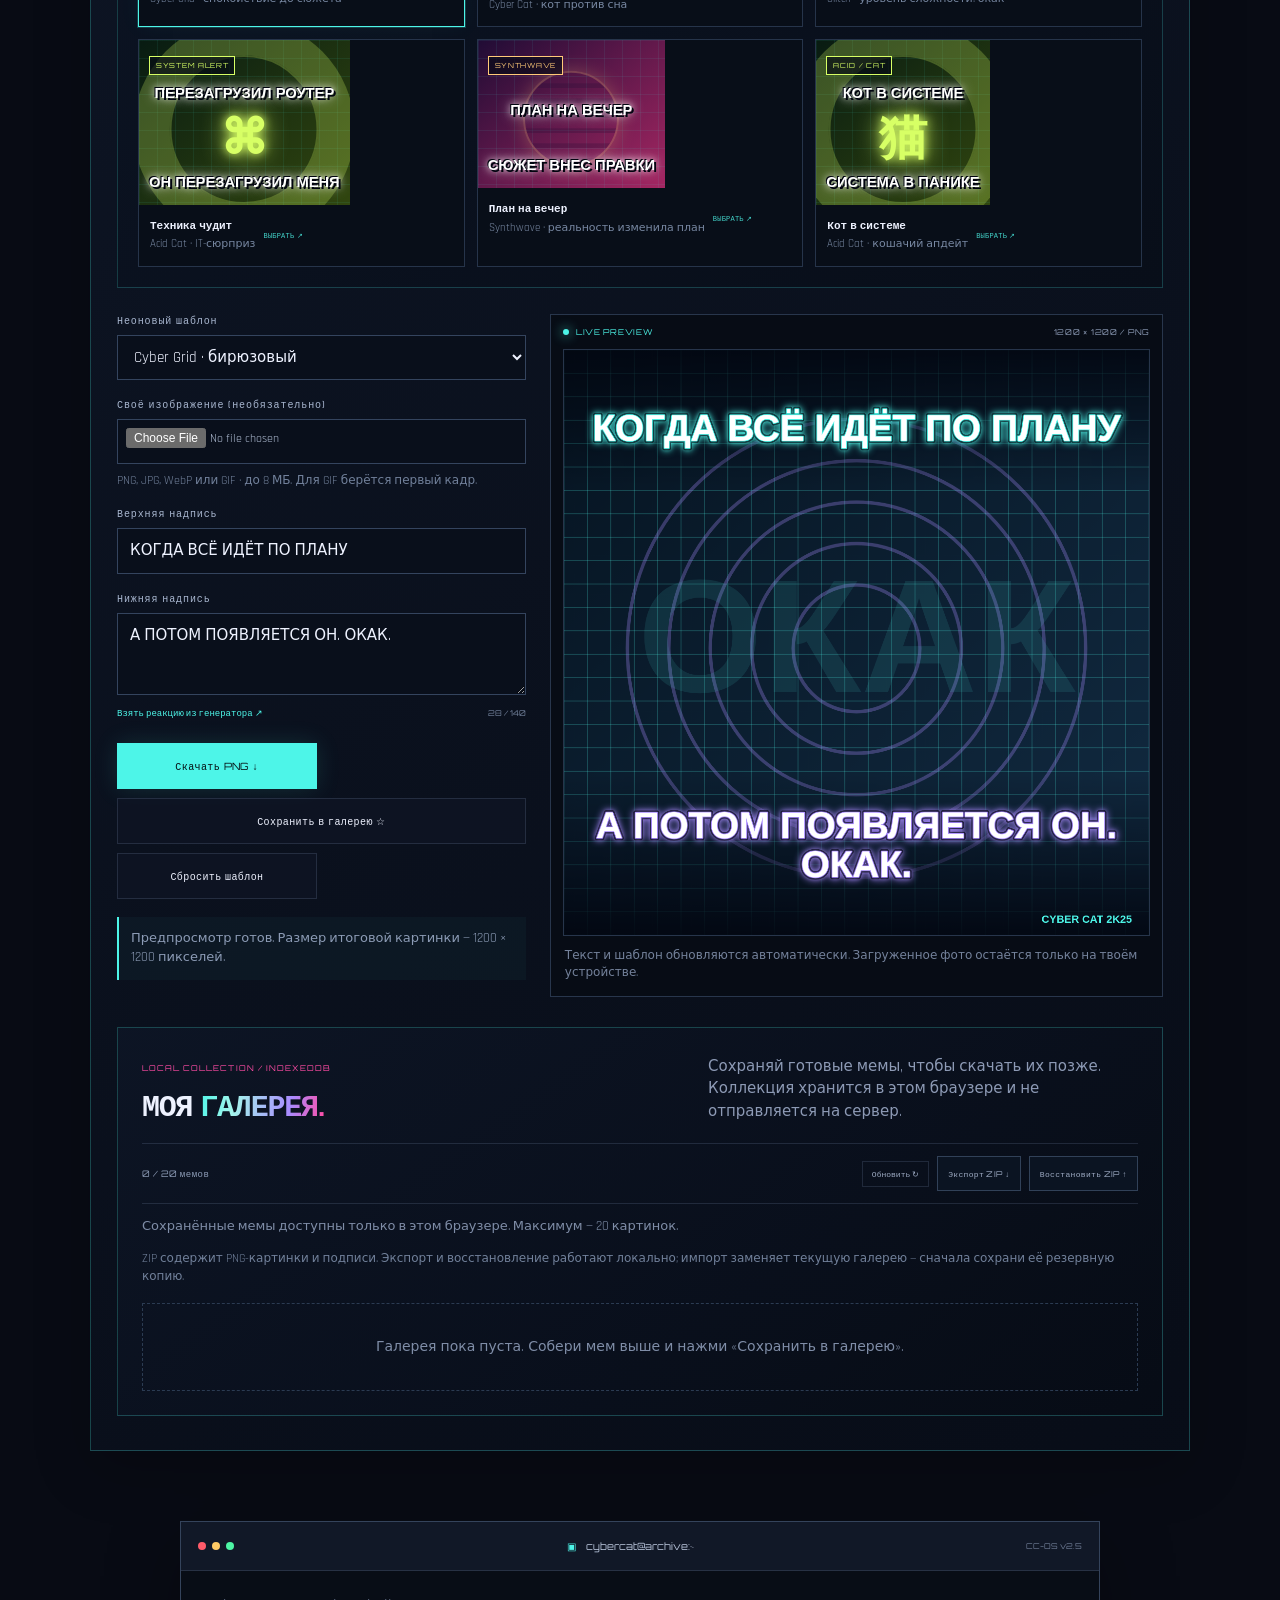
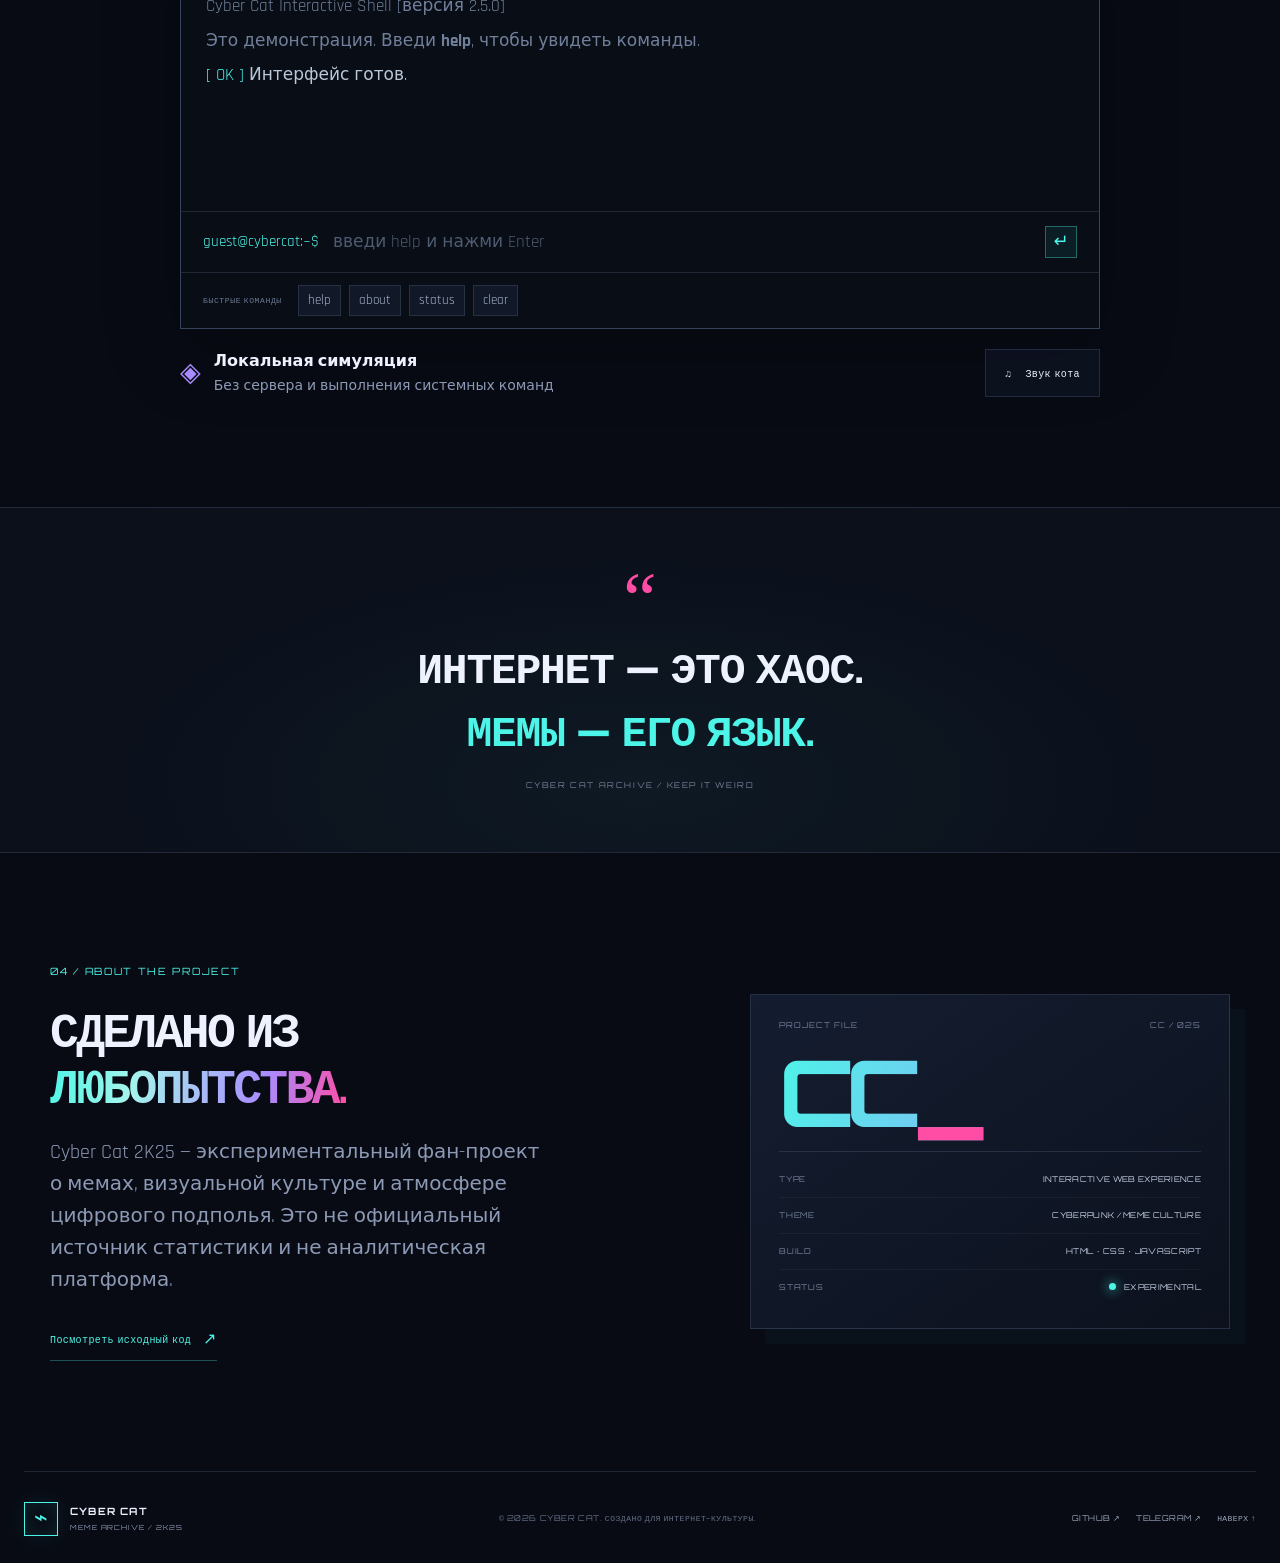
==== commit 8909fb5a: "fix(v1.8): keep ZIP import keyboard-accessible" ====
--- a/cyber-cat 2k25/index.html
+++ b/cyber-cat 2k25/index.html
@@ -177,8 +177,8 @@
       <div class="saved-meme-gallery-tools">
         <button class="list-clear-button" id="refresh-saved-memes" type="button">Обновить ↻</button>
         <button class="saved-meme-backup-button" id="export-saved-memes-zip" type="button">Экспорт ZIP ↓</button>
+        <input id="import-saved-memes-zip" class="saved-meme-import-input" type="file" accept=".zip,application/zip,application/x-zip-compressed">
         <label class="saved-meme-backup-button saved-meme-import-label" for="import-saved-memes-zip">Восстановить ZIP ↑</label>
-        <input id="import-saved-memes-zip" class="saved-meme-import-input" type="file" accept=".zip,application/zip,application/x-zip-compressed">
       </div>
     </div>
     <p class="saved-meme-gallery-status" id="saved-meme-gallery-status" role="status" aria-live="polite">Загрузка личной галереи…</p>
--- a/cyber-cat 2k25/style.css
+++ b/cyber-cat 2k25/style.css
@@ -203,3 +203,17 @@
 @media(max-width:1000px){.saved-meme-gallery-grid{grid-template-columns:repeat(3,minmax(0,1fr))}}
 @media(max-width:800px){.saved-meme-gallery{padding:20px}.saved-meme-gallery-heading{align-items:flex-start;flex-direction:column;gap:10px}.saved-meme-gallery-heading>p{max-width:none}.saved-meme-gallery-grid{grid-template-columns:repeat(2,minmax(0,1fr))}.saved-meme-card-content{padding:10px}}
 @media(max-width:520px){.saved-meme-gallery{padding:14px;margin-top:20px}.saved-meme-gallery-heading h4{font-size:24px}.saved-meme-gallery-heading>p{font-size:14px}.saved-meme-gallery-toolbar{align-items:flex-start;flex-direction:column}.saved-meme-gallery-grid{grid-template-columns:repeat(2,minmax(0,1fr));gap:9px}.saved-meme-card-content{padding:8px;gap:7px}.saved-meme-caption{font-size:12px}.saved-meme-meta{font-size:10px}.saved-meme-card-actions{grid-template-columns:1fr}.saved-meme-action{min-height:38px;font-size:8px}.saved-meme-empty{padding:23px 12px}}
+
+
+/* Cyber Cat 2K25 v1.8 — local ZIP backup controls */
+.saved-meme-gallery-tools{display:flex;align-items:center;justify-content:flex-end;gap:8px;flex-wrap:wrap}
+.saved-meme-backup-button{display:inline-flex;align-items:center;justify-content:center;min-height:35px;padding:8px 10px;border:1px solid #314158;background:#0b1422;color:#9eabc3;font:8px var(--font-display);letter-spacing:.04em;white-space:nowrap;cursor:pointer;transition:border-color .15s,color .15s,background .15s}
+.saved-meme-backup-button:hover{border-color:var(--cyan);background:#4df5e80a;color:var(--cyan)}
+.saved-meme-backup-button:focus-visible{outline:2px solid var(--cyan);outline-offset:3px}
+.saved-meme-backup-button:disabled{opacity:.6;cursor:wait}
+.saved-meme-import-label{box-sizing:border-box}
+.saved-meme-import-input{position:absolute;width:1px;height:1px;overflow:hidden;clip:rect(0,0,0,0);white-space:nowrap;clip-path:inset(50%)}
+.saved-meme-import-input:focus-visible+.saved-meme-backup-button,.saved-meme-import-label:focus-within{outline:2px solid var(--cyan);outline-offset:3px}
+.saved-meme-backup-note{margin:10px 0 16px;color:#71809a;font-size:12px;line-height:1.55}
+@media(max-width:900px){.saved-meme-gallery-tools{justify-content:flex-start}.saved-meme-gallery-toolbar{align-items:flex-start;flex-direction:column}}
+@media(max-width:520px){.saved-meme-gallery-tools{display:grid;width:100%;grid-template-columns:1fr 1fr;gap:7px}.saved-meme-backup-button{box-sizing:border-box;width:100%;min-width:0;padding:8px 5px;font-size:7px}.saved-meme-backup-note{font-size:11px}}
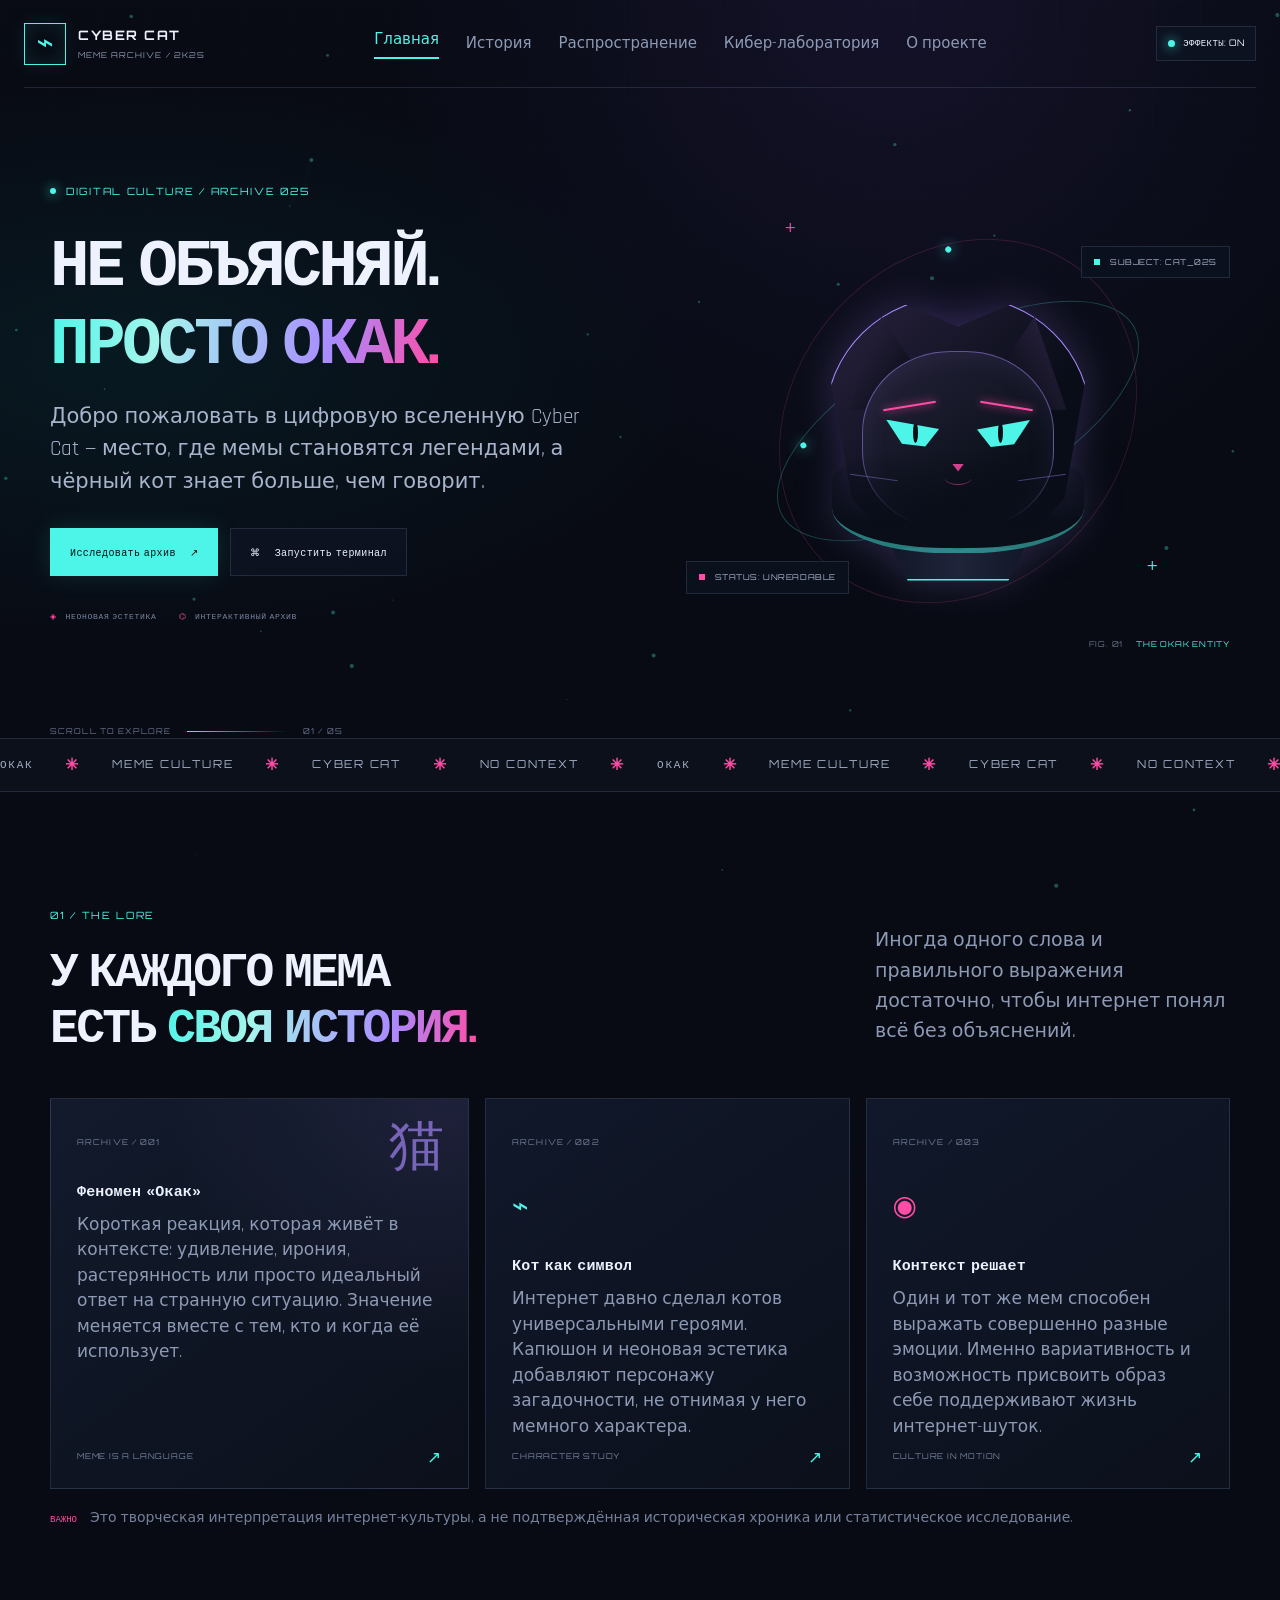
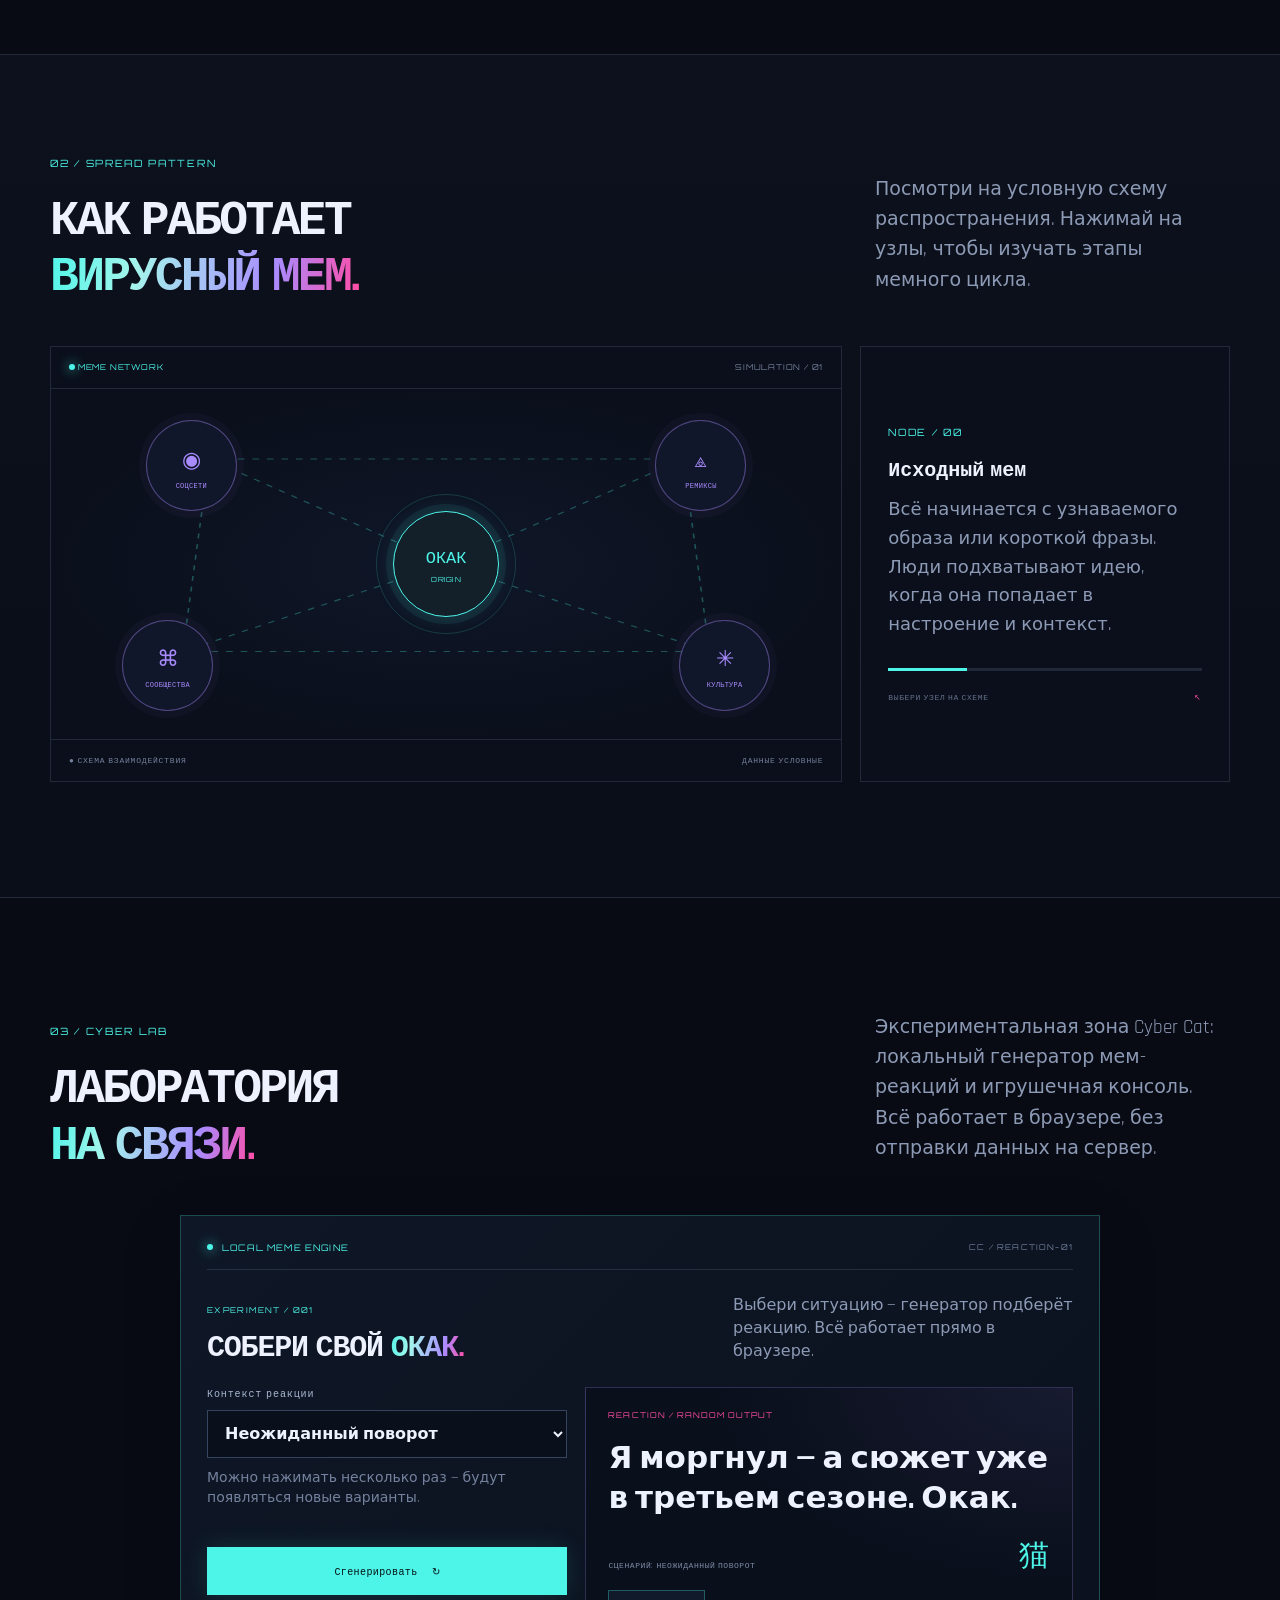
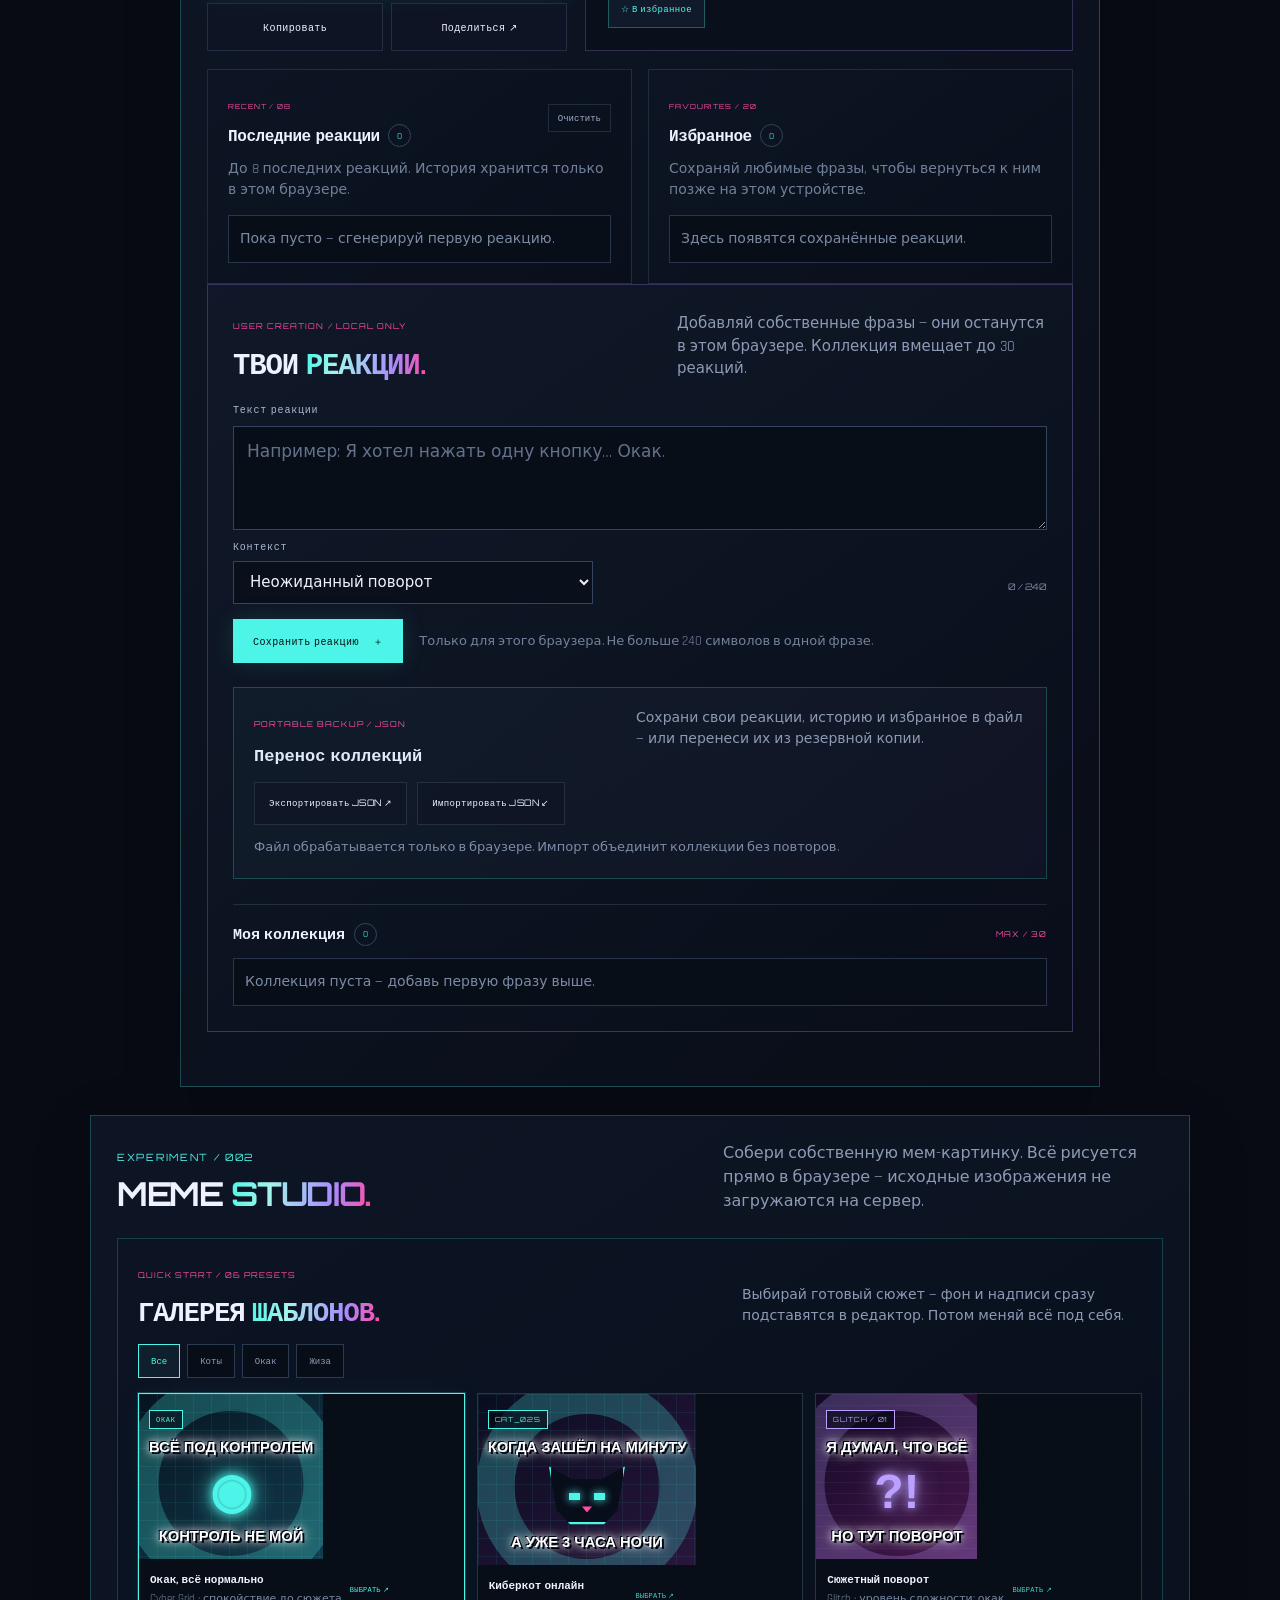
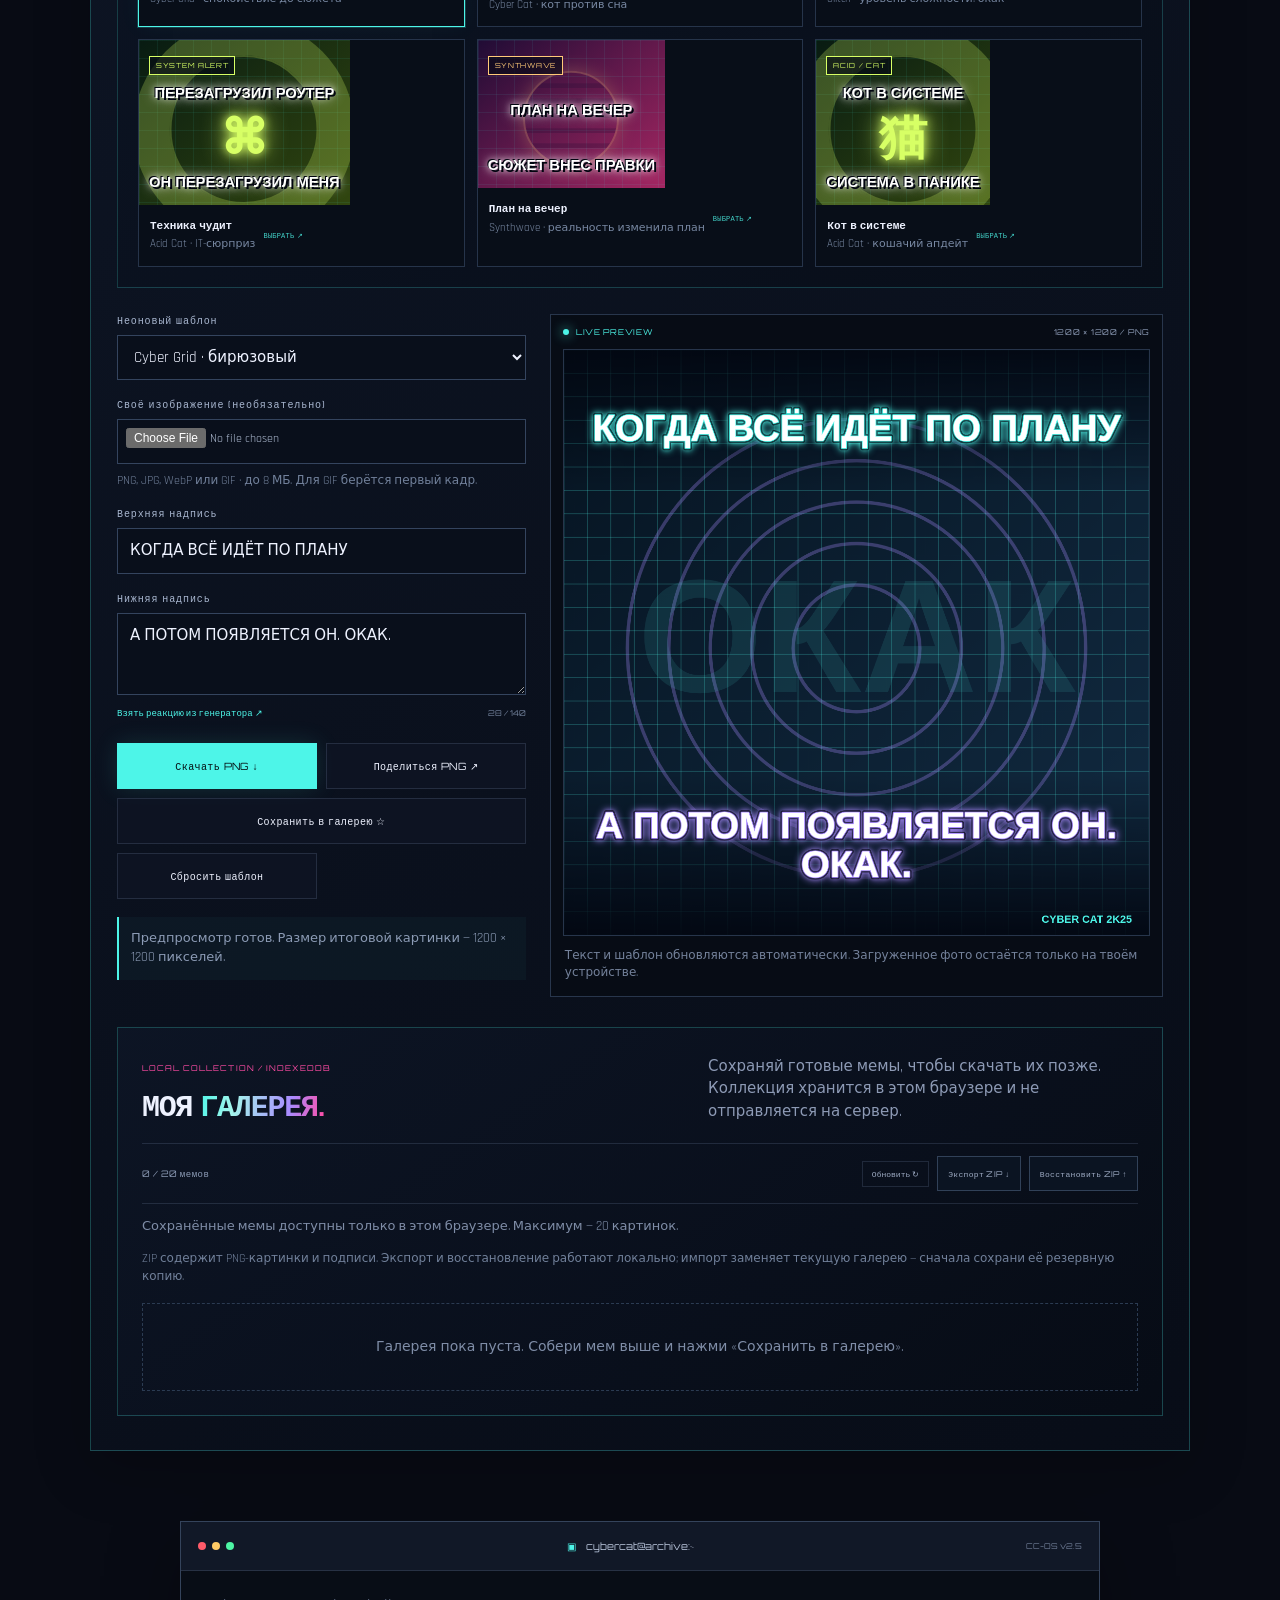
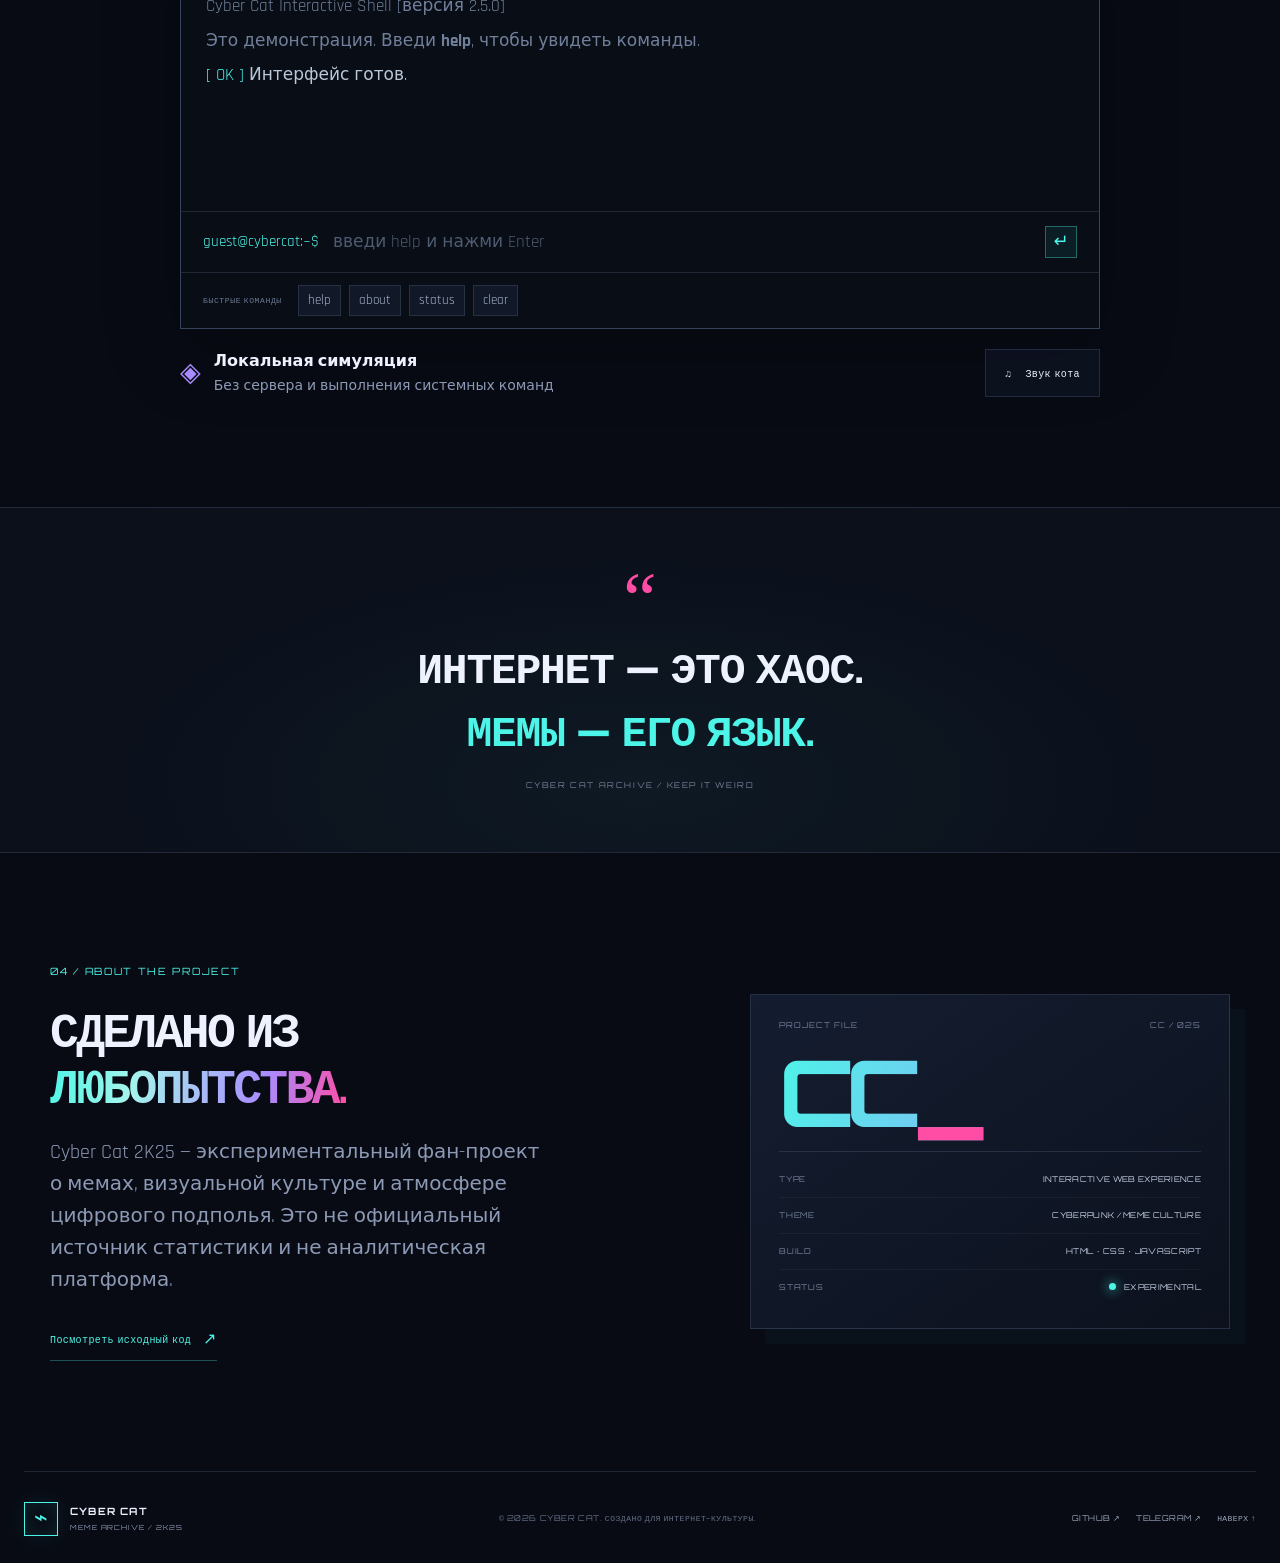
==== commit 74a749f9: "feat(v1.9): add native PNG sharing to Meme Studio" ====
--- a/cyber-cat 2k25/index.html
+++ b/cyber-cat 2k25/index.html
@@ -7,7 +7,7 @@
 <title>Cyber Cat 2K25 — Окак в цифровой вселенной</title><link rel="icon" href="favicon.svg" type="image/svg+xml">
 <link rel="preconnect" href="https://fonts.googleapis.com"><link rel="preconnect" href="https://fonts.gstatic.com" crossorigin>
 <link href="https://fonts.googleapis.com/css2?family=Orbitron:wght@400;500;600;700;800&family=Rajdhani:wght@400;500;600;700&display=swap" rel="stylesheet">
-<link rel="stylesheet" href="style.css?v=1.8.0"><script src="script.js?v=1.8.0" defer></script>
+<link rel="stylesheet" href="style.css?v=1.9.0"><script src="script.js?v=1.9.0" defer></script>
 </head>
 <body>
 <a class="skip-link" href="#main">Перейти к содержимому</a><div class="ambient-grid" aria-hidden="true"></div><canvas id="particle-canvas" aria-hidden="true"></canvas><div class="scanline" aria-hidden="true"></div>
@@ -156,6 +156,7 @@
       </div>
       <div class="meme-studio-actions">
         <button class="button button-primary" id="download-meme-png" type="button">Скачать PNG ↓</button>
+        <button class="button button-ghost" id="share-meme-png" type="button">Поделиться PNG ↗</button>
         <button class="button button-ghost" id="save-meme-to-gallery" type="button">Сохранить в галерею ☆</button>
         <button class="button button-ghost" id="reset-meme-image" type="button">Сбросить шаблон</button>
       </div>
--- a/cyber-cat 2k25/style.css
+++ b/cyber-cat 2k25/style.css
@@ -213,7 +213,7 @@
 .saved-meme-backup-button:disabled{opacity:.6;cursor:wait}
 .saved-meme-import-label{box-sizing:border-box}
 .saved-meme-import-input{position:absolute;width:1px;height:1px;overflow:hidden;clip:rect(0,0,0,0);white-space:nowrap;clip-path:inset(50%)}
-.saved-meme-import-input:focus-visible+.saved-meme-backup-button,.saved-meme-import-label:focus-within{outline:2px solid var(--cyan);outline-offset:3px}
+.saved-meme-import-input:focus-visible+.saved-meme-import-label{outline:2px solid var(--cyan);outline-offset:3px}
 .saved-meme-backup-note{margin:10px 0 16px;color:#71809a;font-size:12px;line-height:1.55}
 @media(max-width:900px){.saved-meme-gallery-tools{justify-content:flex-start}.saved-meme-gallery-toolbar{align-items:flex-start;flex-direction:column}}
 @media(max-width:520px){.saved-meme-gallery-tools{display:grid;width:100%;grid-template-columns:1fr 1fr;gap:7px}.saved-meme-backup-button{box-sizing:border-box;width:100%;min-width:0;padding:8px 5px;font-size:7px}.saved-meme-backup-note{font-size:11px}}
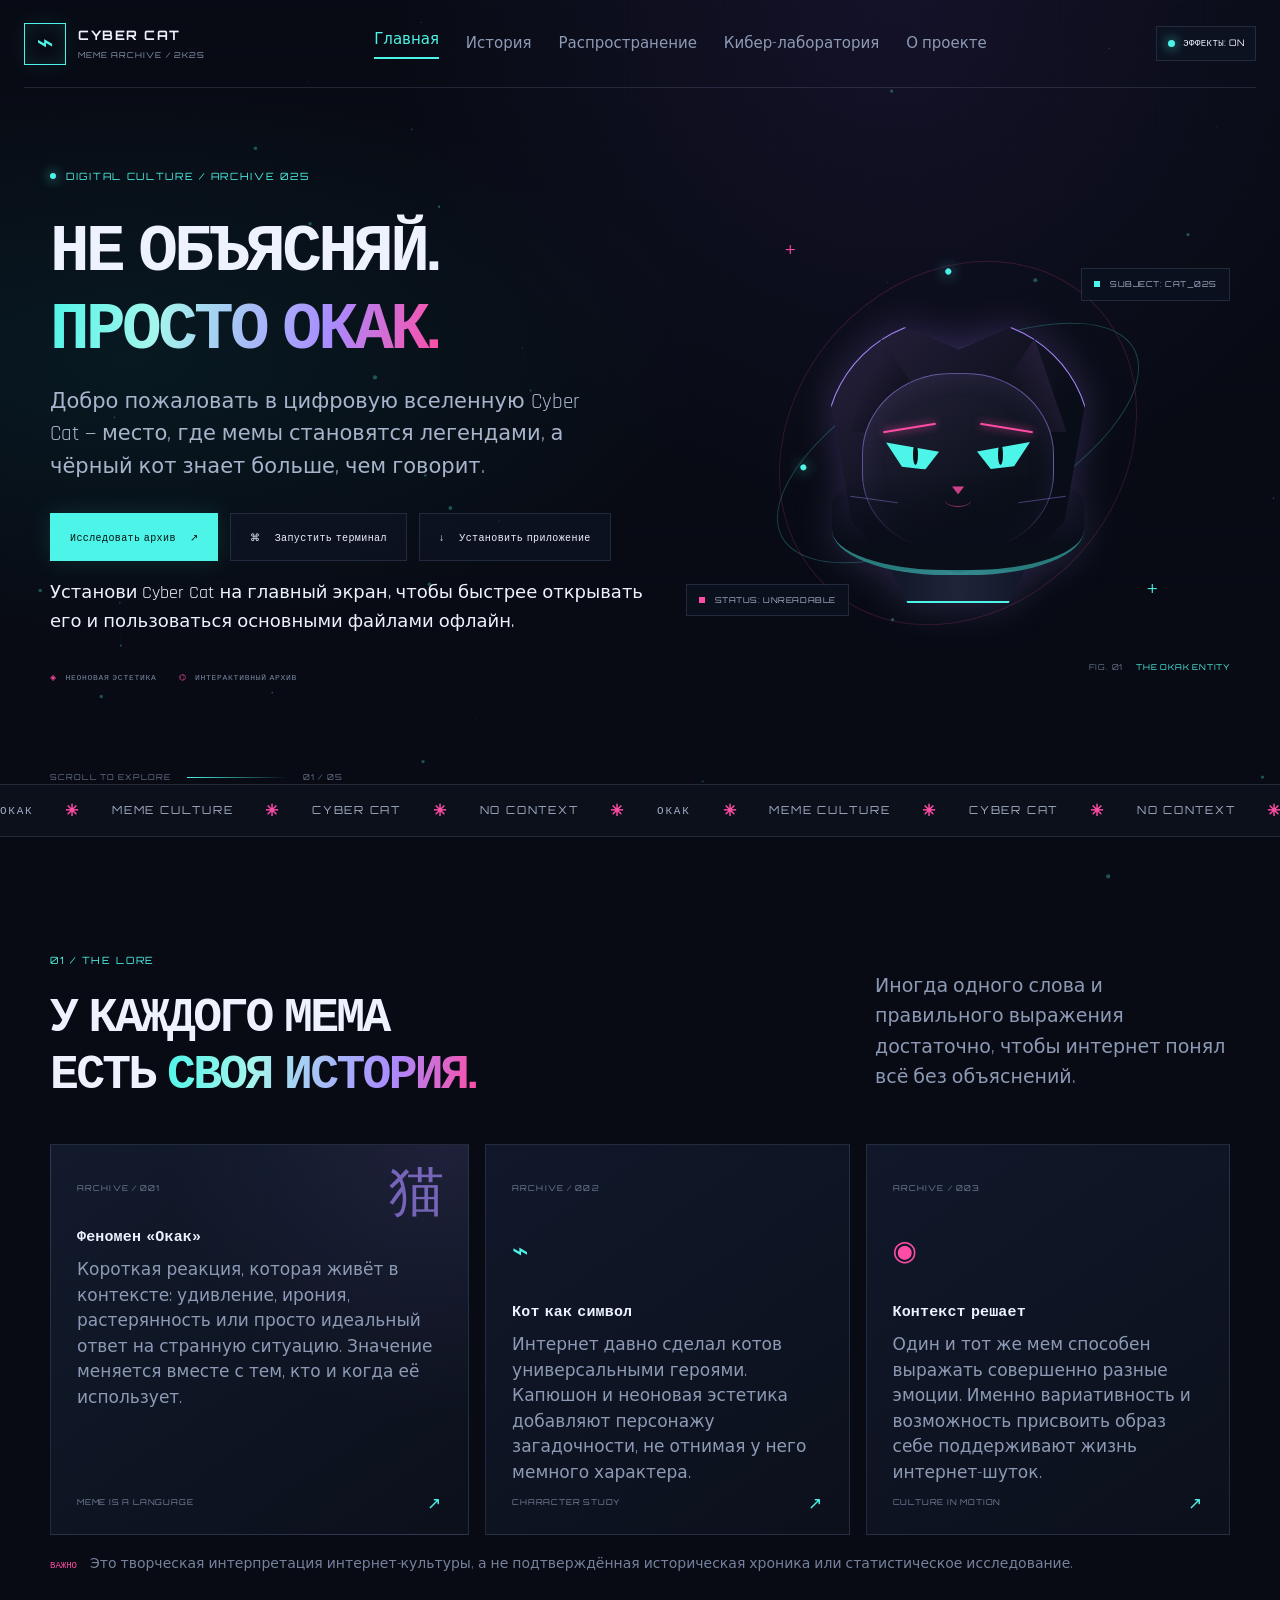
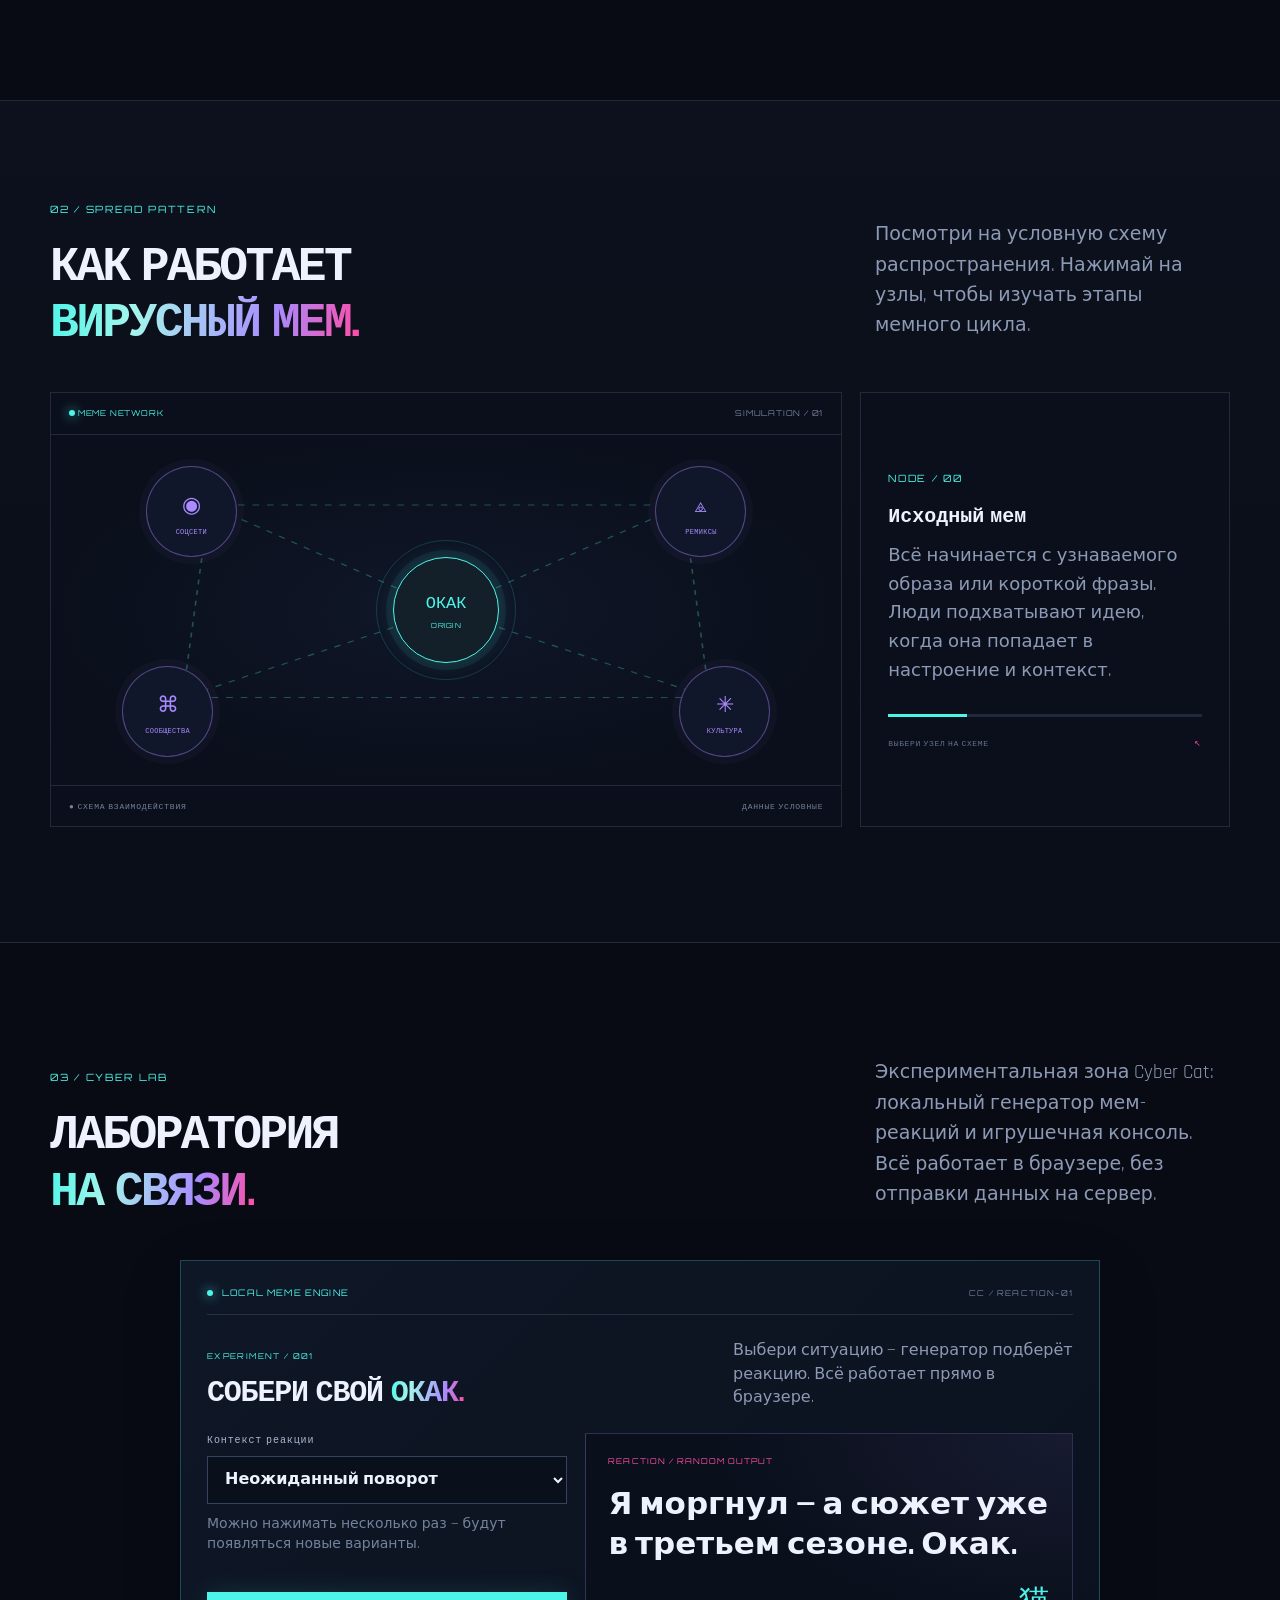
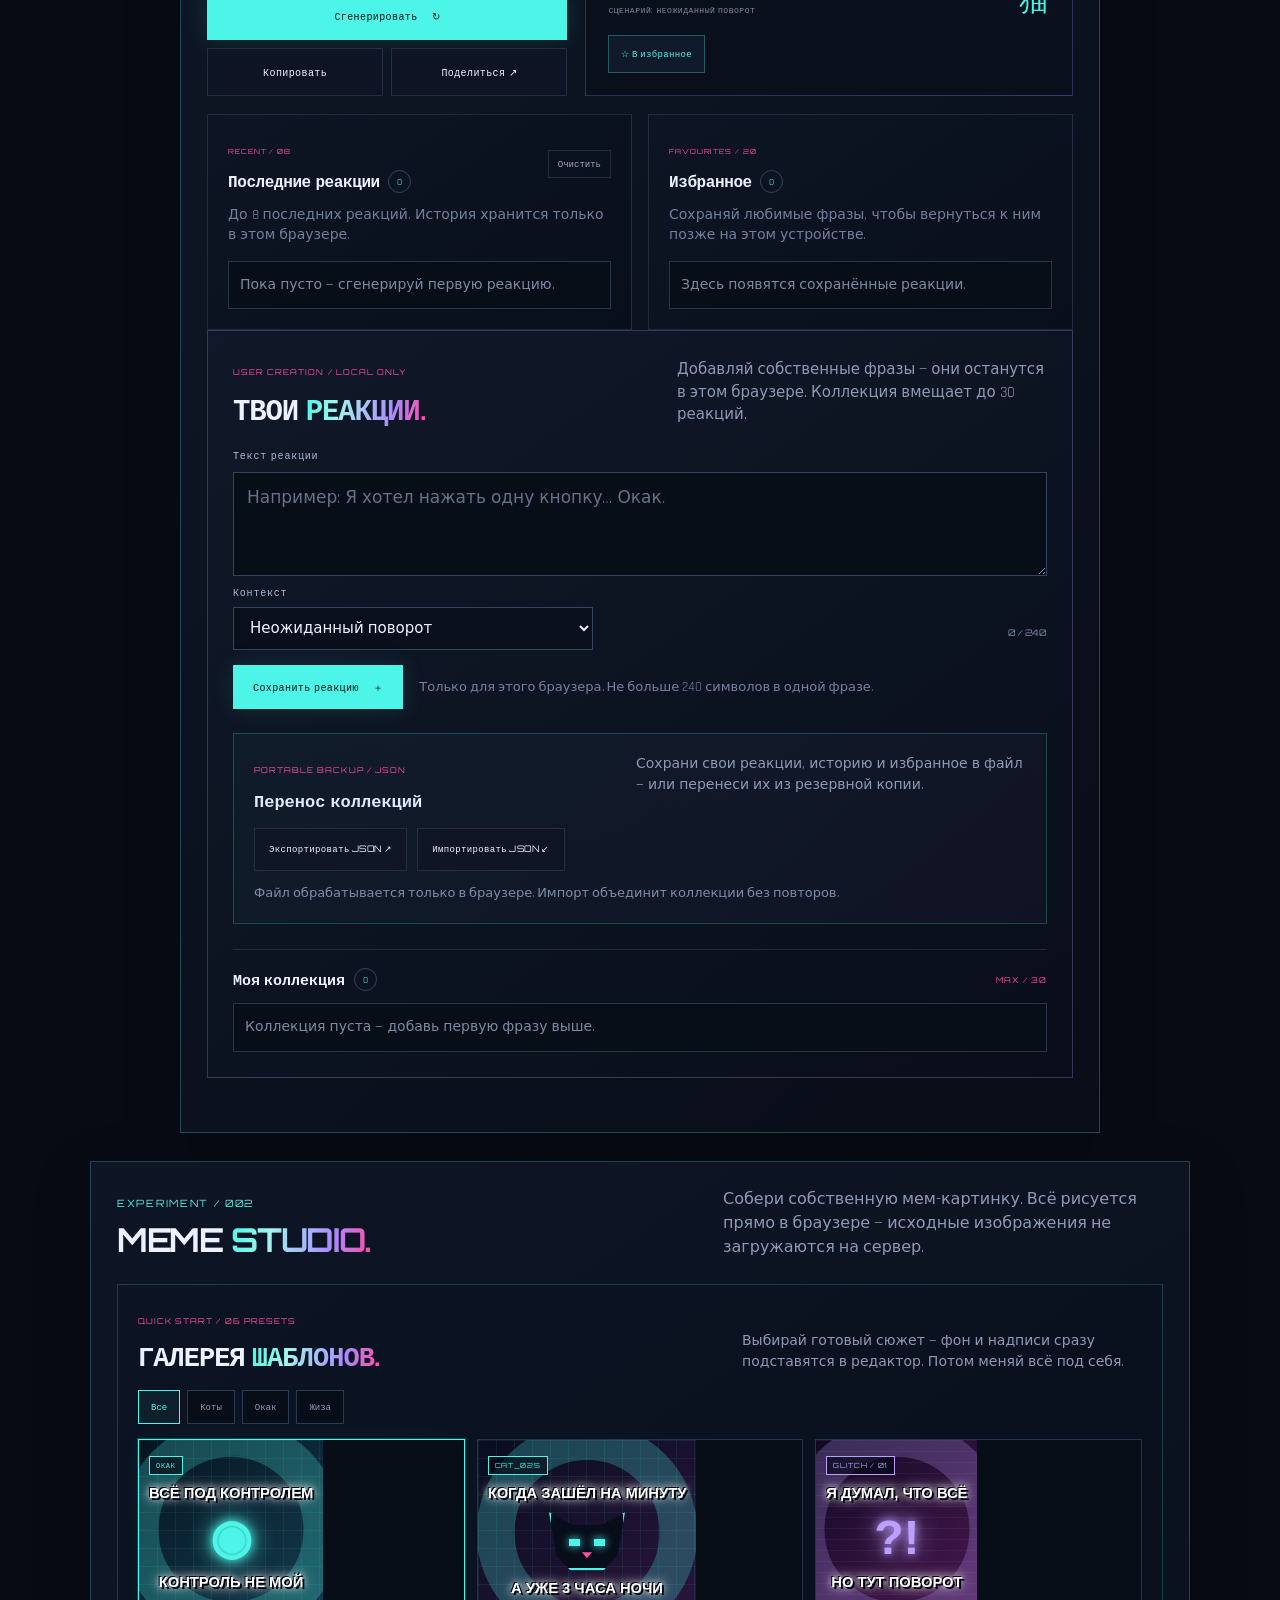
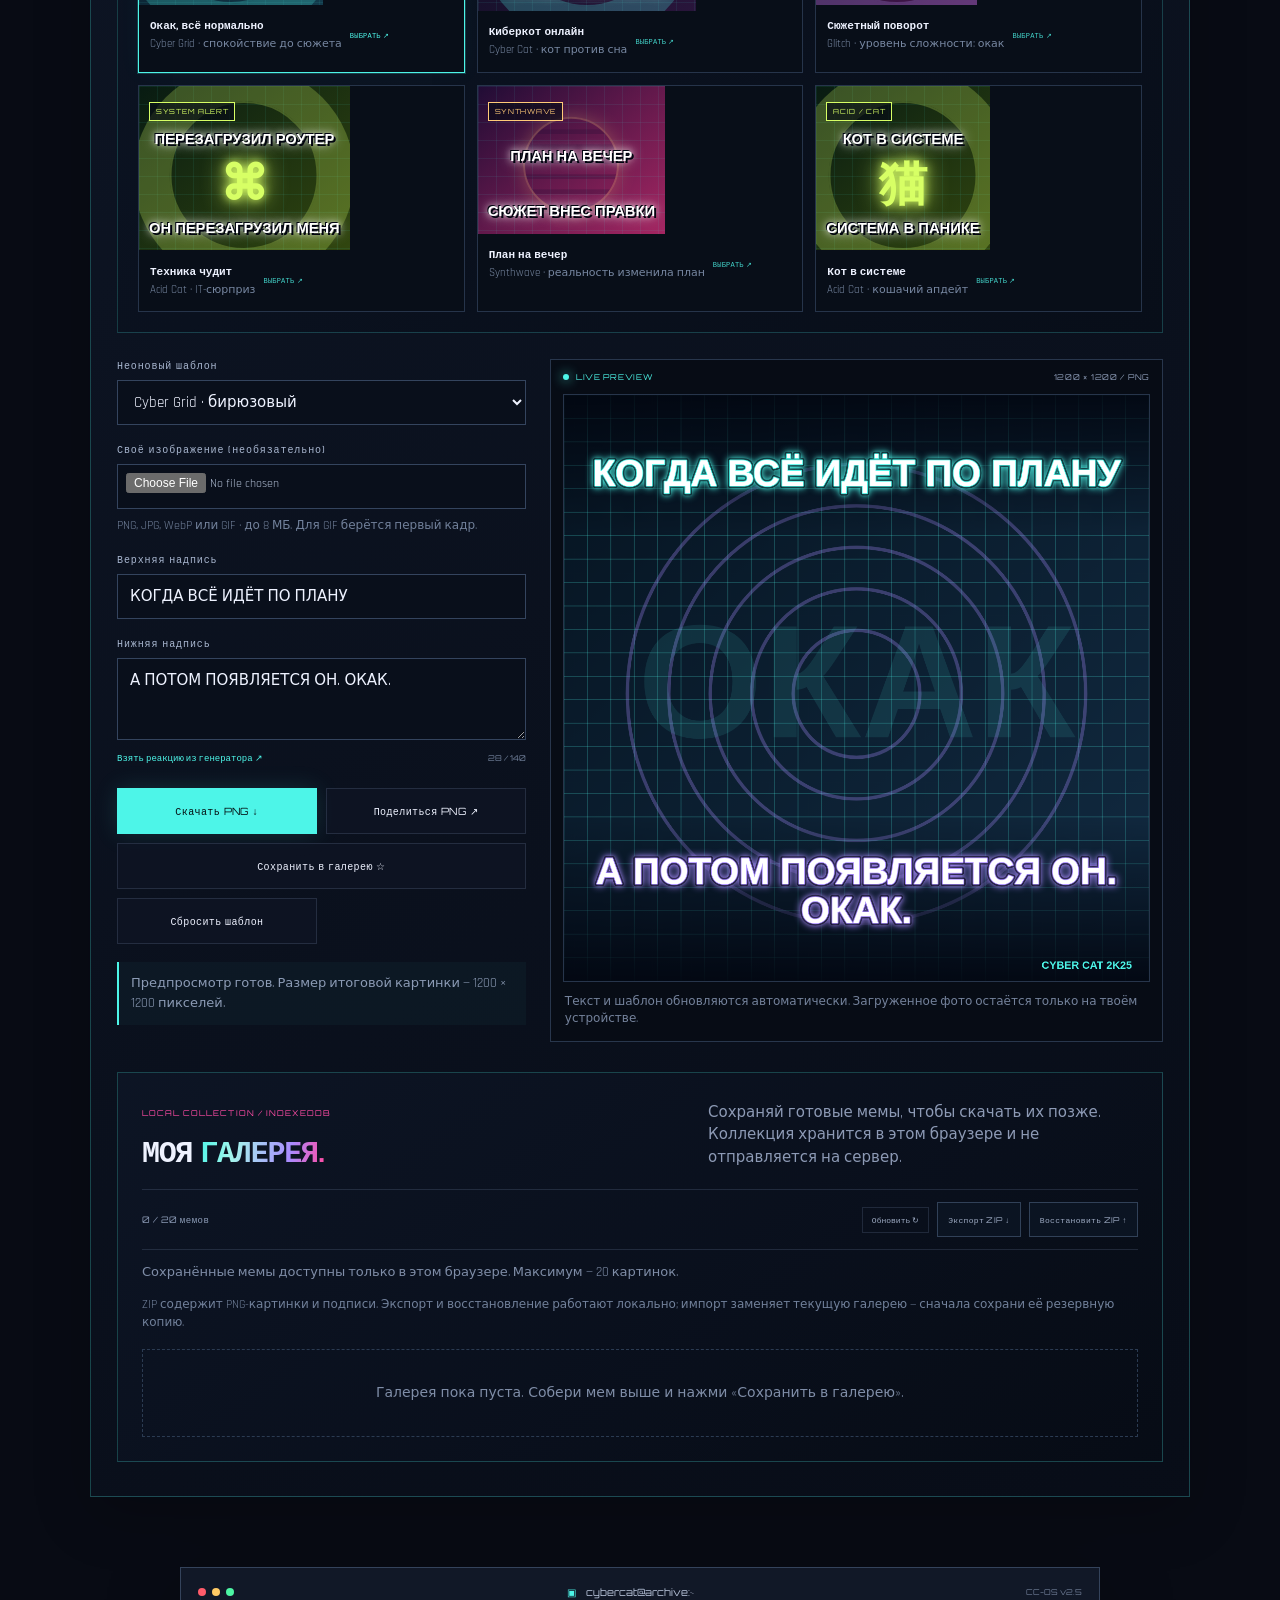
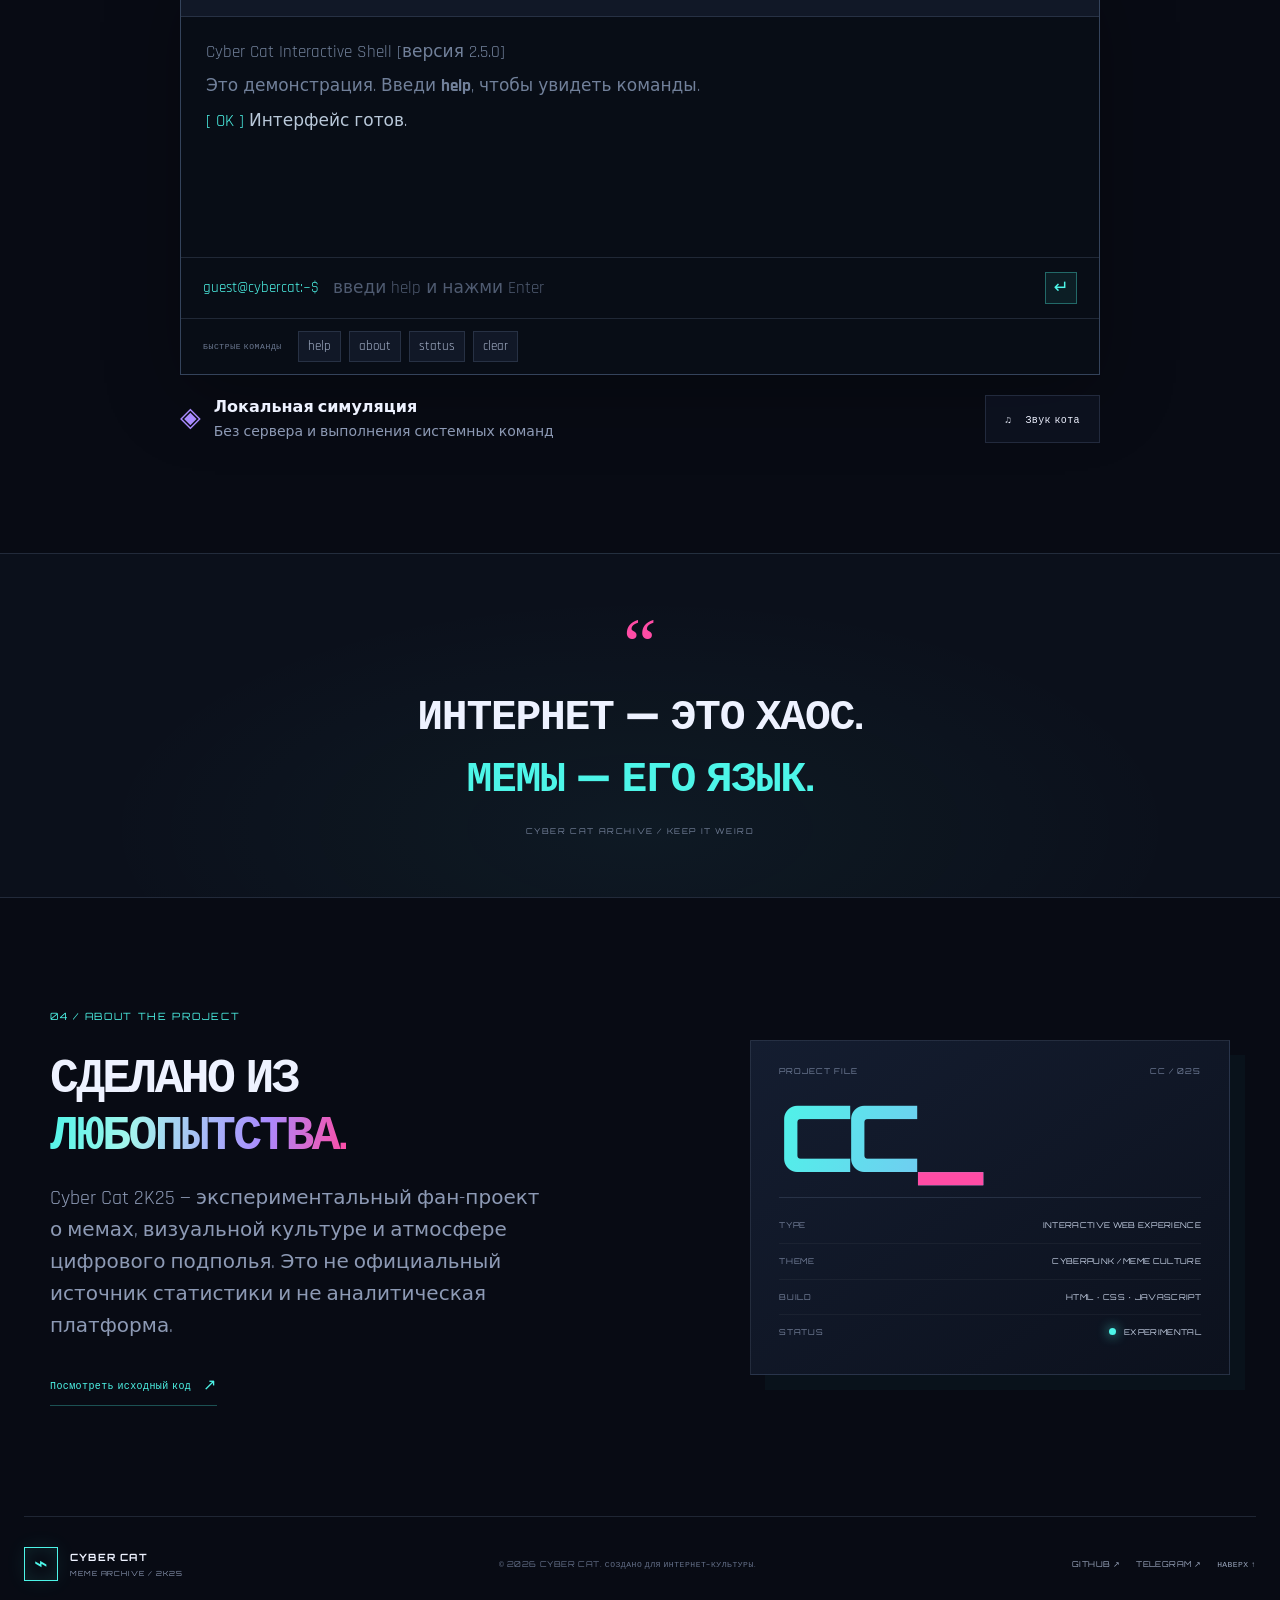
==== commit f3ca1823: "feat(v2.0): add PWA install controls and manifest links" ====
--- a/cyber-cat 2k25/index.html
+++ b/cyber-cat 2k25/index.html
@@ -2,12 +2,13 @@
 <html lang="ru">
 <head>
 <meta charset="utf-8"><meta name="viewport" content="width=device-width, initial-scale=1"><meta name="theme-color" content="#080b14">
+<meta name="apple-mobile-web-app-capable" content="yes"><meta name="apple-mobile-web-app-status-bar-style" content="black-translucent"><meta name="mobile-web-app-capable" content="yes">
 <meta name="description" content="Cyber Cat 2K25 — цифровая лаборатория мема Окак. Исследуй историю, культуру и неоновую вселенную киберкота.">
 <meta property="og:title" content="Cyber Cat 2K25 — Окак в цифровой вселенной"><meta property="og:description" content="Неоновый киберпанк-проект об интернет-культуре, меме Окак и цифровом коте.">
-<title>Cyber Cat 2K25 — Окак в цифровой вселенной</title><link rel="icon" href="favicon.svg" type="image/svg+xml">
+<title>Cyber Cat 2K25 — Окак в цифровой вселенной</title><link rel="icon" href="favicon.svg" type="image/svg+xml"><link rel="manifest" href="site.webmanifest"><link rel="apple-touch-icon" href="app-icon-192.png">
 <link rel="preconnect" href="https://fonts.googleapis.com"><link rel="preconnect" href="https://fonts.gstatic.com" crossorigin>
 <link href="https://fonts.googleapis.com/css2?family=Orbitron:wght@400;500;600;700;800&family=Rajdhani:wght@400;500;600;700&display=swap" rel="stylesheet">
-<link rel="stylesheet" href="style.css?v=1.9.0"><script src="script.js?v=1.9.0" defer></script>
+<link rel="stylesheet" href="style.css?v=2.0.0"><script src="script.js?v=2.0.0" defer></script>
 </head>
 <body>
 <a class="skip-link" href="#main">Перейти к содержимому</a><div class="ambient-grid" aria-hidden="true"></div><canvas id="particle-canvas" aria-hidden="true"></canvas><div class="scanline" aria-hidden="true"></div>
@@ -21,7 +22,8 @@
 <section class="hero section-wrap" id="home">
 <div class="hero-copy"><p class="eyebrow"><span class="live-dot"></span> DIGITAL CULTURE / ARCHIVE 025</p><h1>НЕ ОБЪЯСНЯЙ.<br><span class="gradient-text">ПРОСТО ОКАК.</span></h1>
 <p class="hero-lead">Добро пожаловать в цифровую вселенную Cyber Cat — место, где мемы становятся легендами, а чёрный кот знает больше, чем говорит.</p>
-<div class="hero-actions"><a class="button button-primary" href="#lore">Исследовать архив <span aria-hidden="true">↗</span></a><button class="button button-ghost" id="terminal-focus" type="button"><span aria-hidden="true">⌘</span> Запустить терминал</button></div>
+<div class="hero-actions"><a class="button button-primary" href="#lore">Исследовать архив <span aria-hidden="true">↗</span></a><button class="button button-ghost" id="terminal-focus" type="button"><span aria-hidden="true">⌘</span> Запустить терминал</button><button class="button button-ghost" id="install-app" type="button"><span aria-hidden="true">↓</span> Установить приложение</button></div>
+<p class="pwa-install-status" id="pwa-status" role="status" aria-live="polite">Установи Cyber Cat на главный экран, чтобы быстрее открывать его и пользоваться основными файлами офлайн.</p>
 <div class="hero-meta"><span><i class="meta-icon">◈</i> НЕОНОВАЯ ЭСТЕТИКА</span><span><i class="meta-icon">⌬</i> ИНТЕРАКТИВНЫЙ АРХИВ</span></div></div>
 <div class="hero-visual" aria-label="Иллюстрация киберкота в капюшоне"><div class="orbit orbit-one"></div><div class="orbit orbit-two"></div><div class="visual-cross cross-one">+</div><div class="visual-cross cross-two">+</div><div class="cat-halo"></div>
 <div class="cyber-cat" id="cyber-cat" role="img" aria-label="Стилизованное лицо чёрного кота в капюшоне"><div class="hood-back"></div><div class="cat-ear ear-left"></div><div class="cat-ear ear-right"></div><div class="cat-head"><div class="cat-brow brow-left"></div><div class="cat-brow brow-right"></div><div class="cat-eye eye-left"><span></span></div><div class="cat-eye eye-right"><span></span></div><div class="cat-nose"></div><div class="cat-mouth"></div><div class="whisker whisker-left"></div><div class="whisker whisker-right"></div></div><div class="hood-front"></div><div class="cat-collar"></div></div>
--- a/cyber-cat 2k25/style.css
+++ b/cyber-cat 2k25/style.css
@@ -217,3 +217,9 @@
 .saved-meme-backup-note{margin:10px 0 16px;color:#71809a;font-size:12px;line-height:1.55}
 @media(max-width:900px){.saved-meme-gallery-tools{justify-content:flex-start}.saved-meme-gallery-toolbar{align-items:flex-start;flex-direction:column}}
 @media(max-width:520px){.saved-meme-gallery-tools{display:grid;width:100%;grid-template-columns:1fr 1fr;gap:7px}.saved-meme-backup-button{box-sizing:border-box;width:100%;min-width:0;padding:8px 5px;font-size:7px}.saved-meme-backup-note{font-size:11px}}
+
+
+/* Cyber Cat 2K25 v1.9 — native PNG sharing */
+#share-meme-png:disabled{opacity:.65;cursor:wait}
+.saved-meme-card-actions .saved-meme-action[data-saved-meme-action="share"]:hover{border-color:var(--cyan);background:#4df5e80a;color:var(--cyan)}
+.saved-meme-card-actions .saved-meme-action:disabled{opacity:.6;cursor:wait}
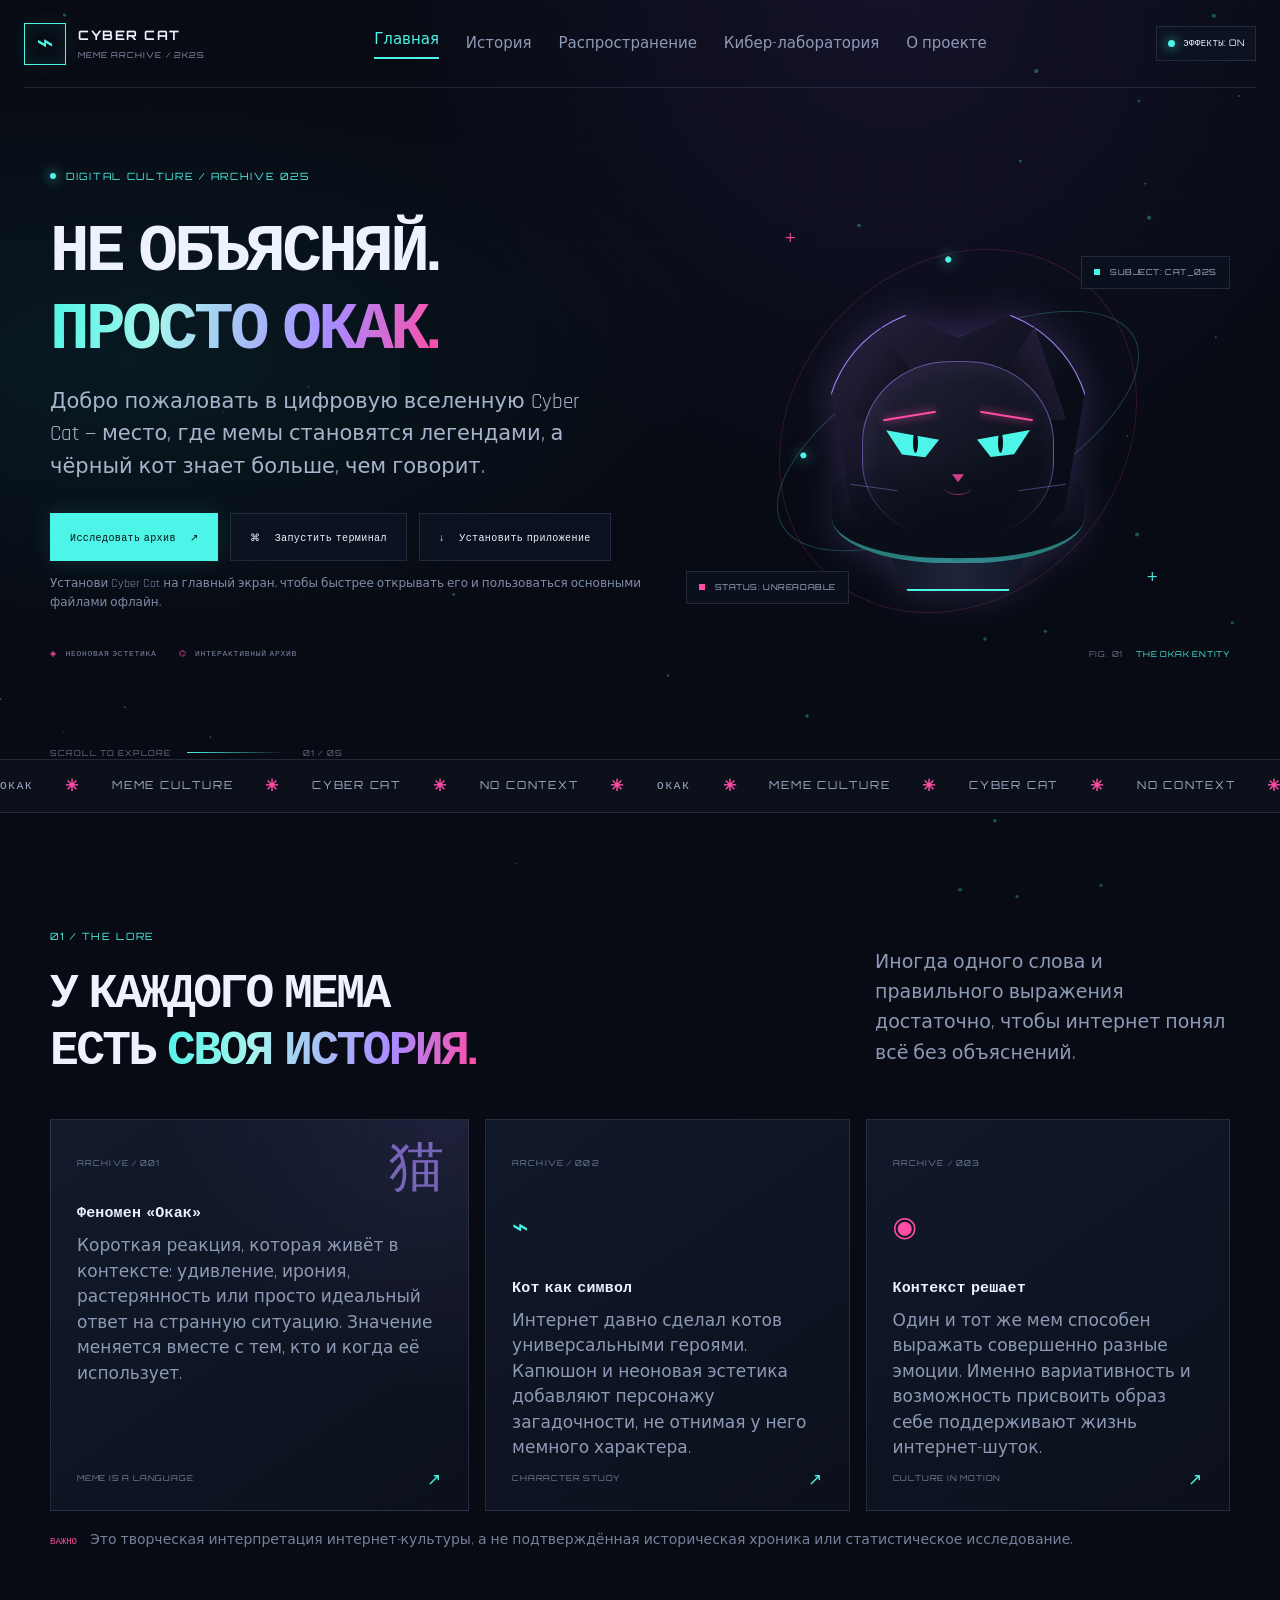
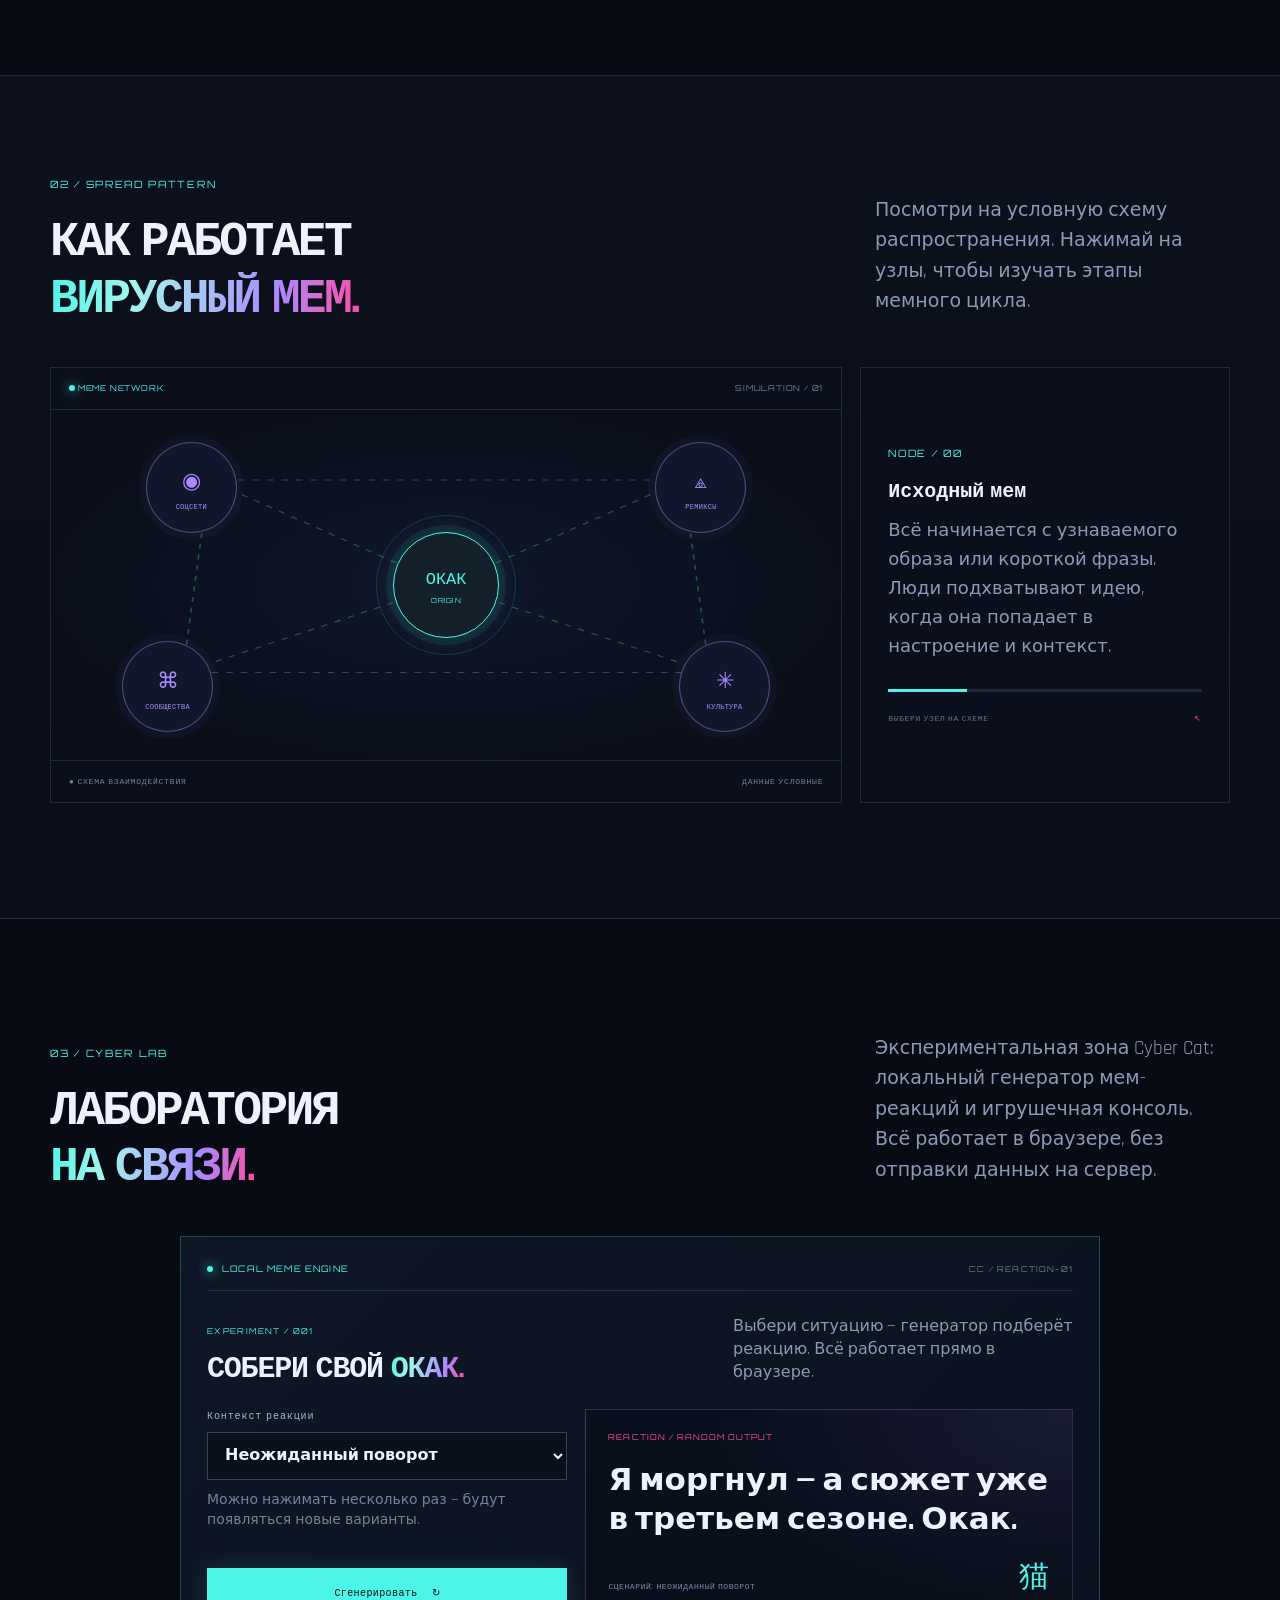
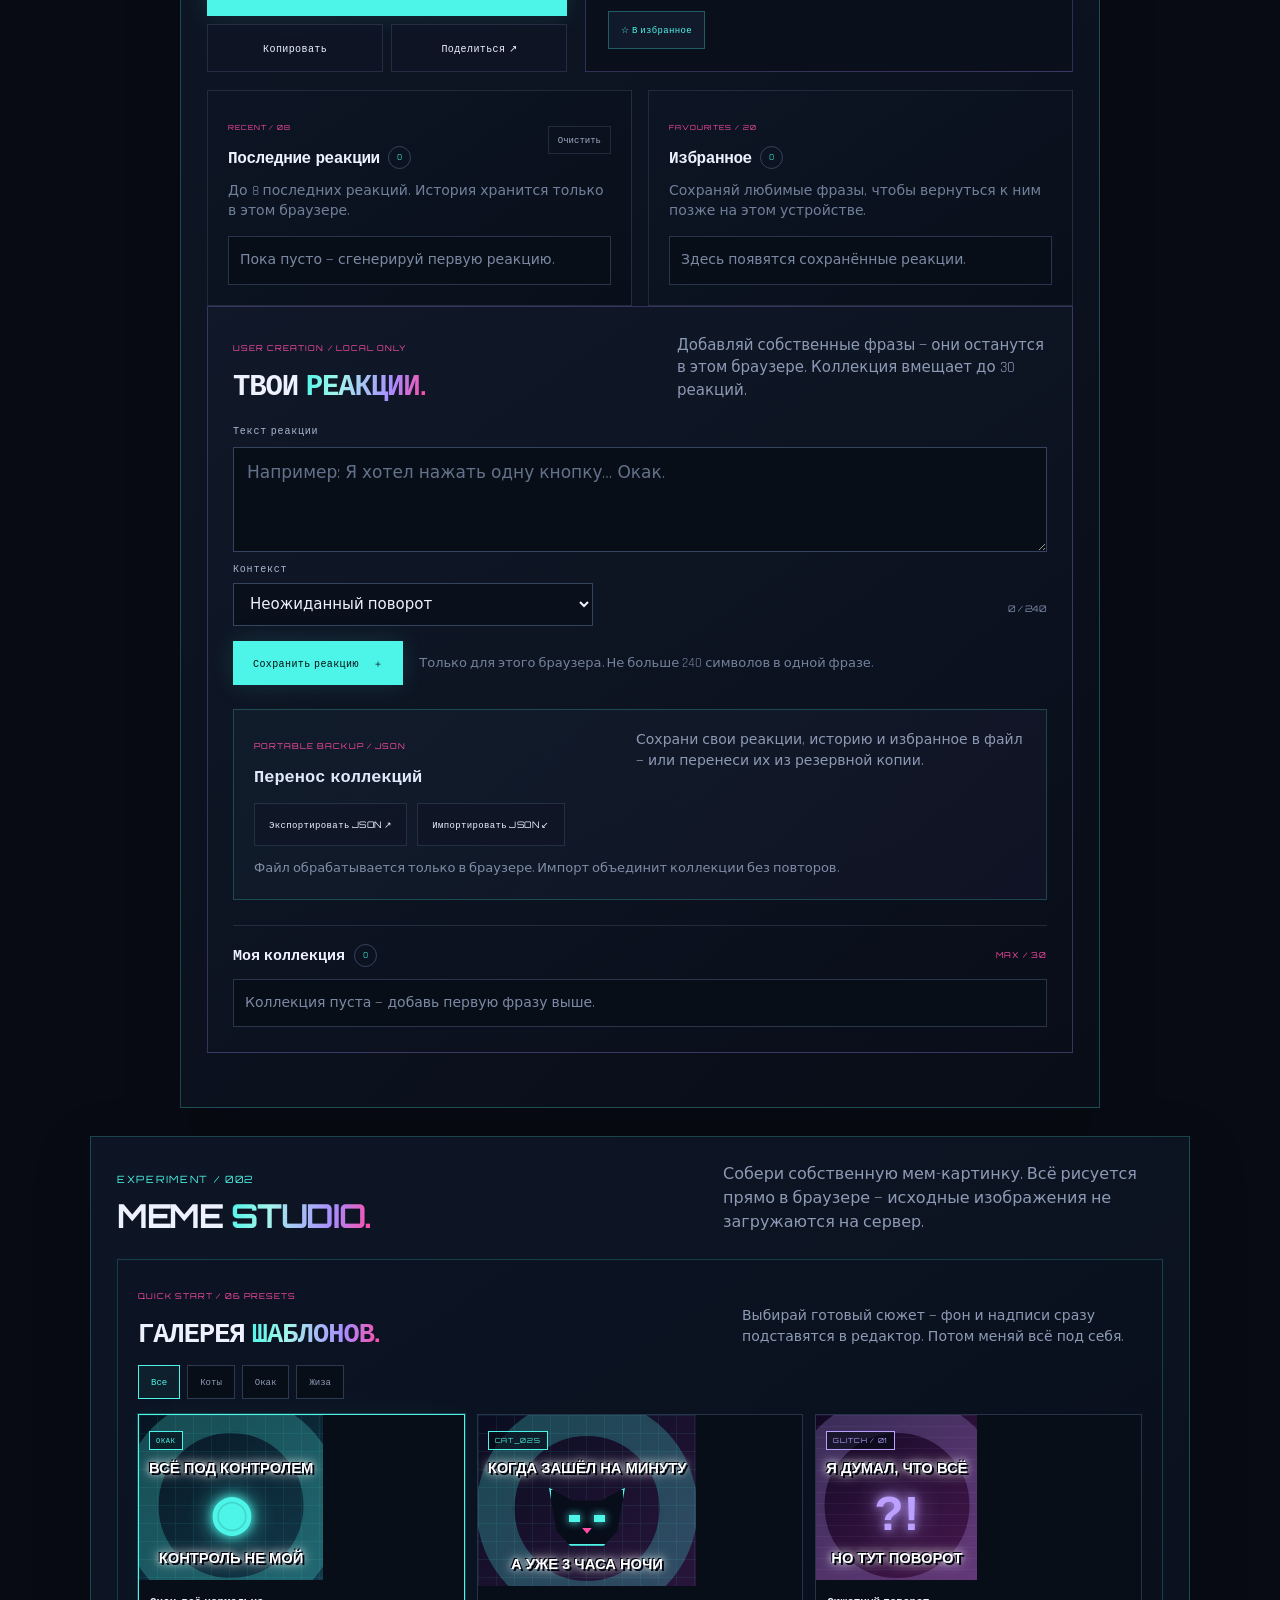
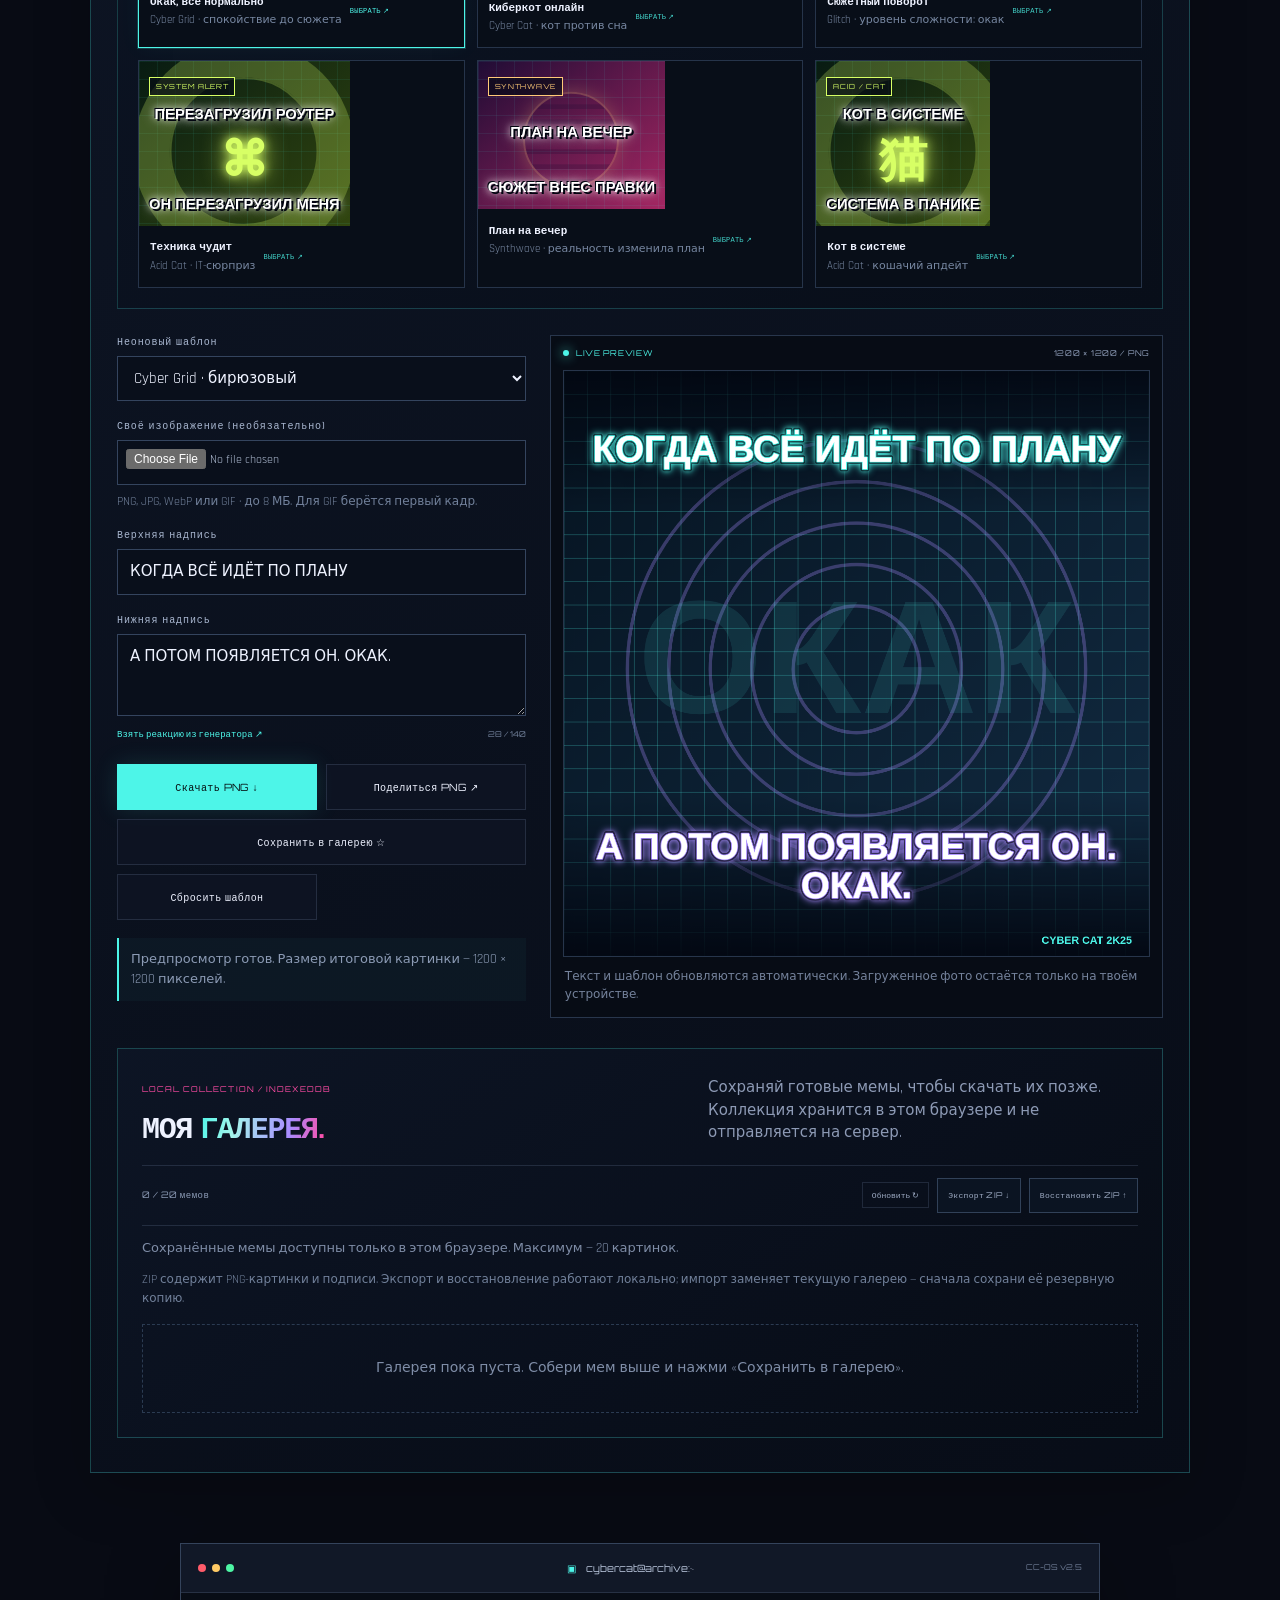
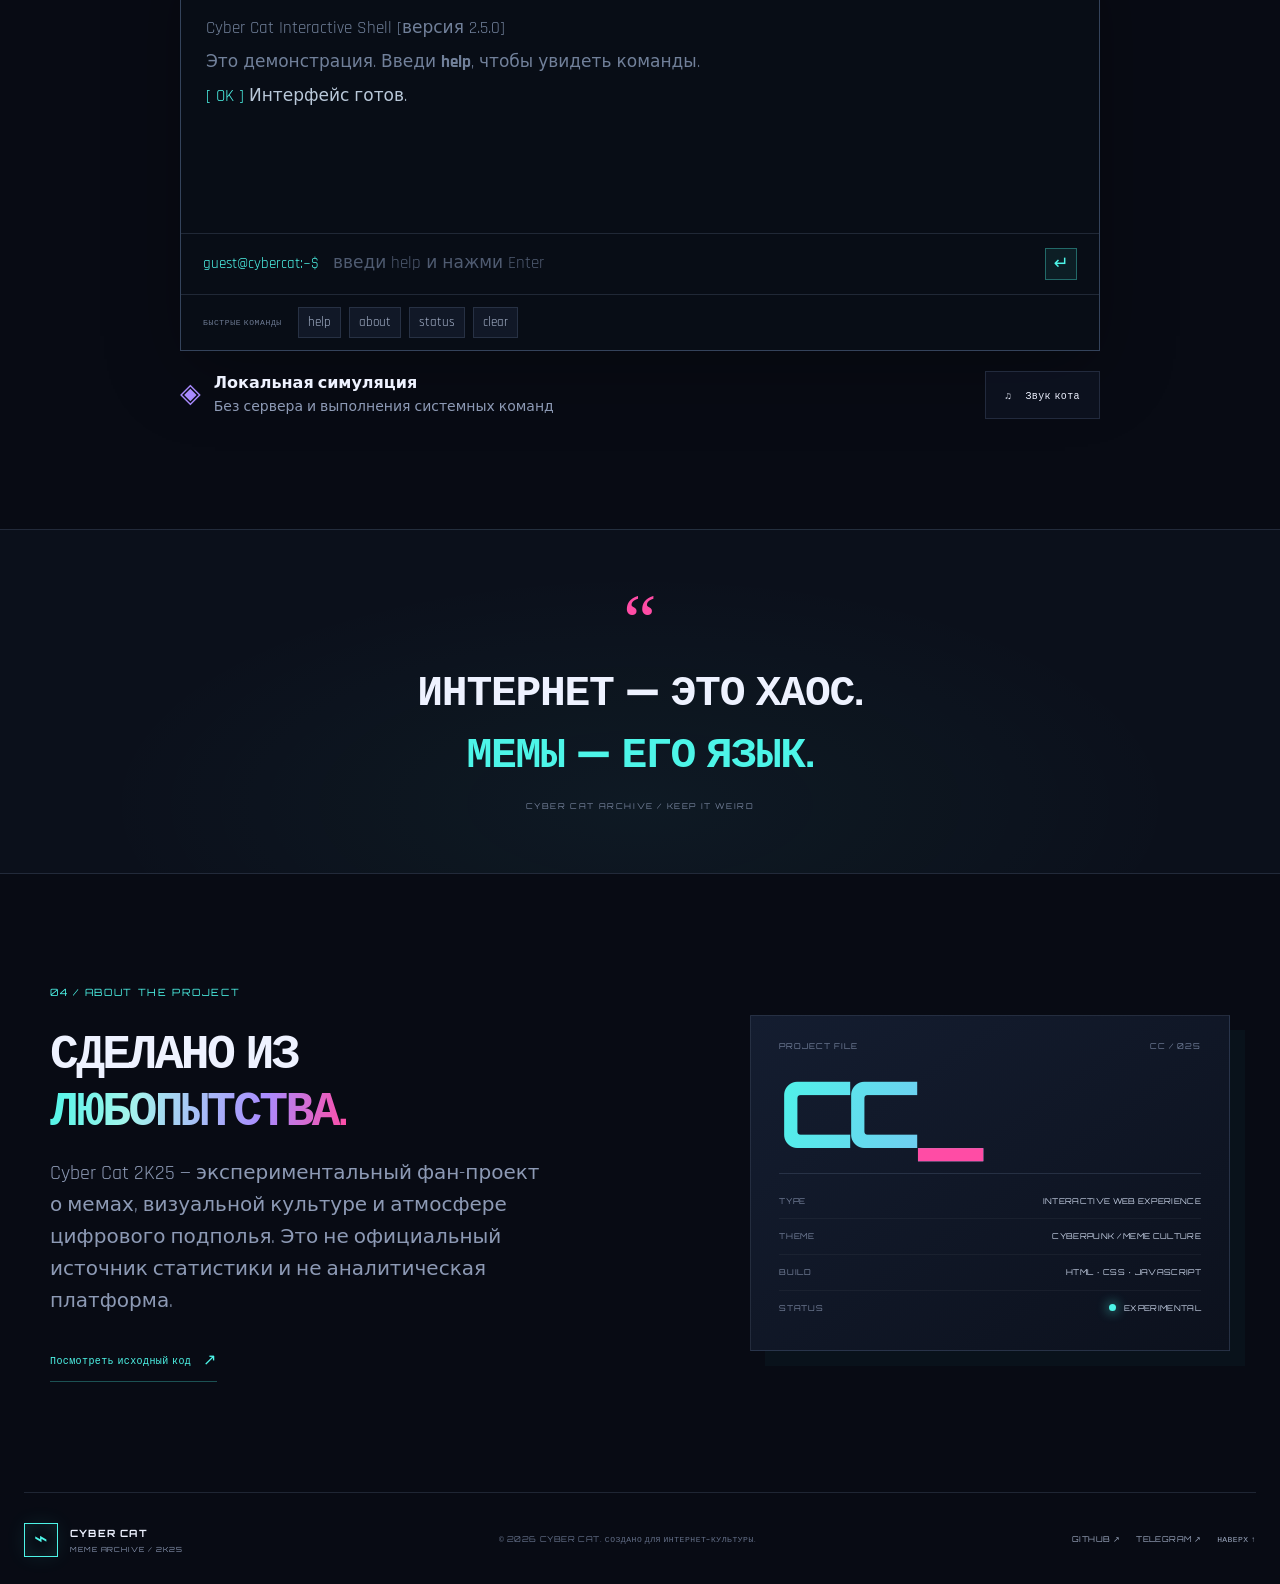
==== commit 178d5c8f: "fix(v2.0.1): bump app asset cache versions" ====
--- a/cyber-cat 2k25/index.html
+++ b/cyber-cat 2k25/index.html
@@ -8,7 +8,7 @@
 <title>Cyber Cat 2K25 — Окак в цифровой вселенной</title><link rel="icon" href="favicon.svg" type="image/svg+xml"><link rel="manifest" href="site.webmanifest"><link rel="apple-touch-icon" href="app-icon-192.png">
 <link rel="preconnect" href="https://fonts.googleapis.com"><link rel="preconnect" href="https://fonts.gstatic.com" crossorigin>
 <link href="https://fonts.googleapis.com/css2?family=Orbitron:wght@400;500;600;700;800&family=Rajdhani:wght@400;500;600;700&display=swap" rel="stylesheet">
-<link rel="stylesheet" href="style.css?v=2.0.0"><script src="script.js?v=2.0.0" defer></script>
+<link rel="stylesheet" href="style.css?v=2.0.1"><script src="script.js?v=2.0.1" defer></script>
 </head>
 <body>
 <a class="skip-link" href="#main">Перейти к содержимому</a><div class="ambient-grid" aria-hidden="true"></div><canvas id="particle-canvas" aria-hidden="true"></canvas><div class="scanline" aria-hidden="true"></div>
--- a/cyber-cat 2k25/style.css
+++ b/cyber-cat 2k25/style.css
@@ -223,3 +223,9 @@
 #share-meme-png:disabled{opacity:.65;cursor:wait}
 .saved-meme-card-actions .saved-meme-action[data-saved-meme-action="share"]:hover{border-color:var(--cyan);background:#4df5e80a;color:var(--cyan)}
 .saved-meme-card-actions .saved-meme-action:disabled{opacity:.6;cursor:wait}
+
+
+/* Cyber Cat 2K25 v2.0 — PWA install prompt and offline status */
+#install-app:disabled{opacity:.65;cursor:wait}
+.pwa-install-status{max-width:620px;margin:14px 0 0;color:#7f8da7;font-size:12px;line-height:1.55}
+@media(max-width:520px){.pwa-install-status{font-size:11px;margin-top:11px}.hero-actions #install-app{width:100%}}
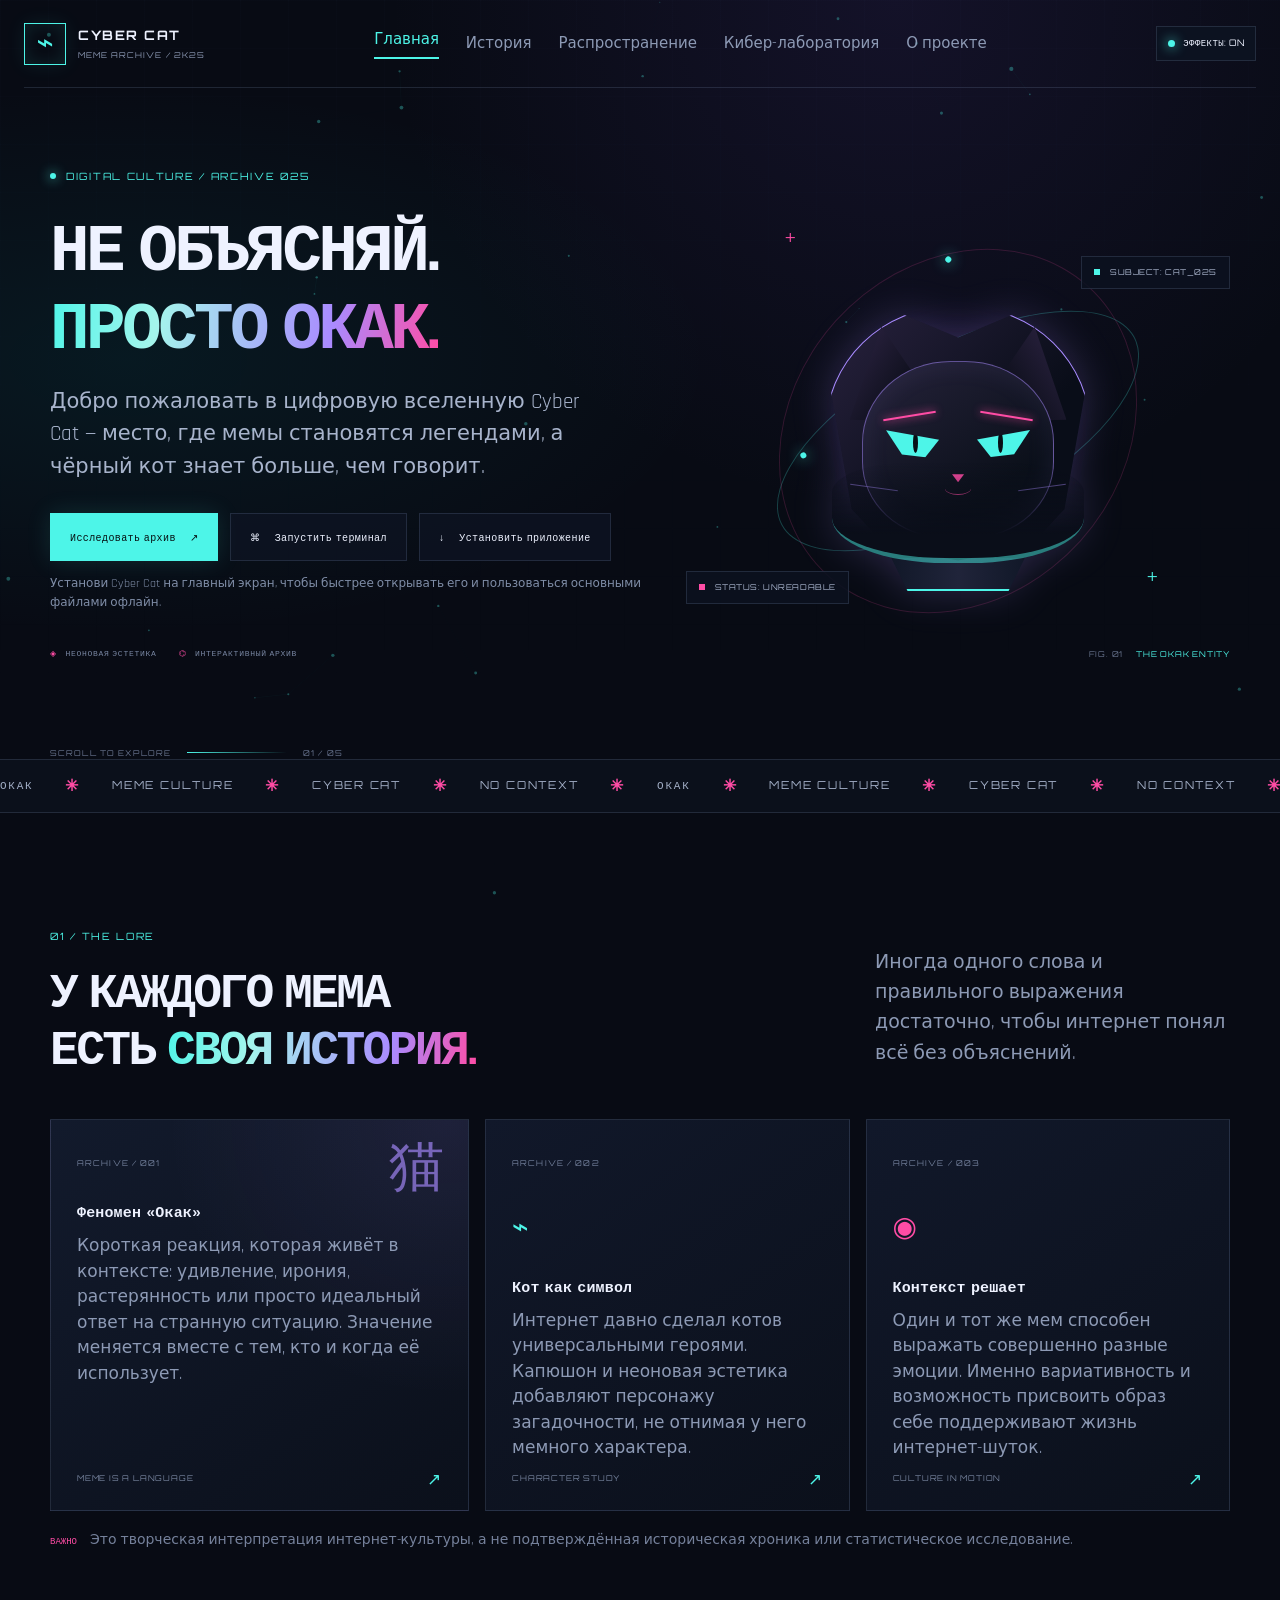
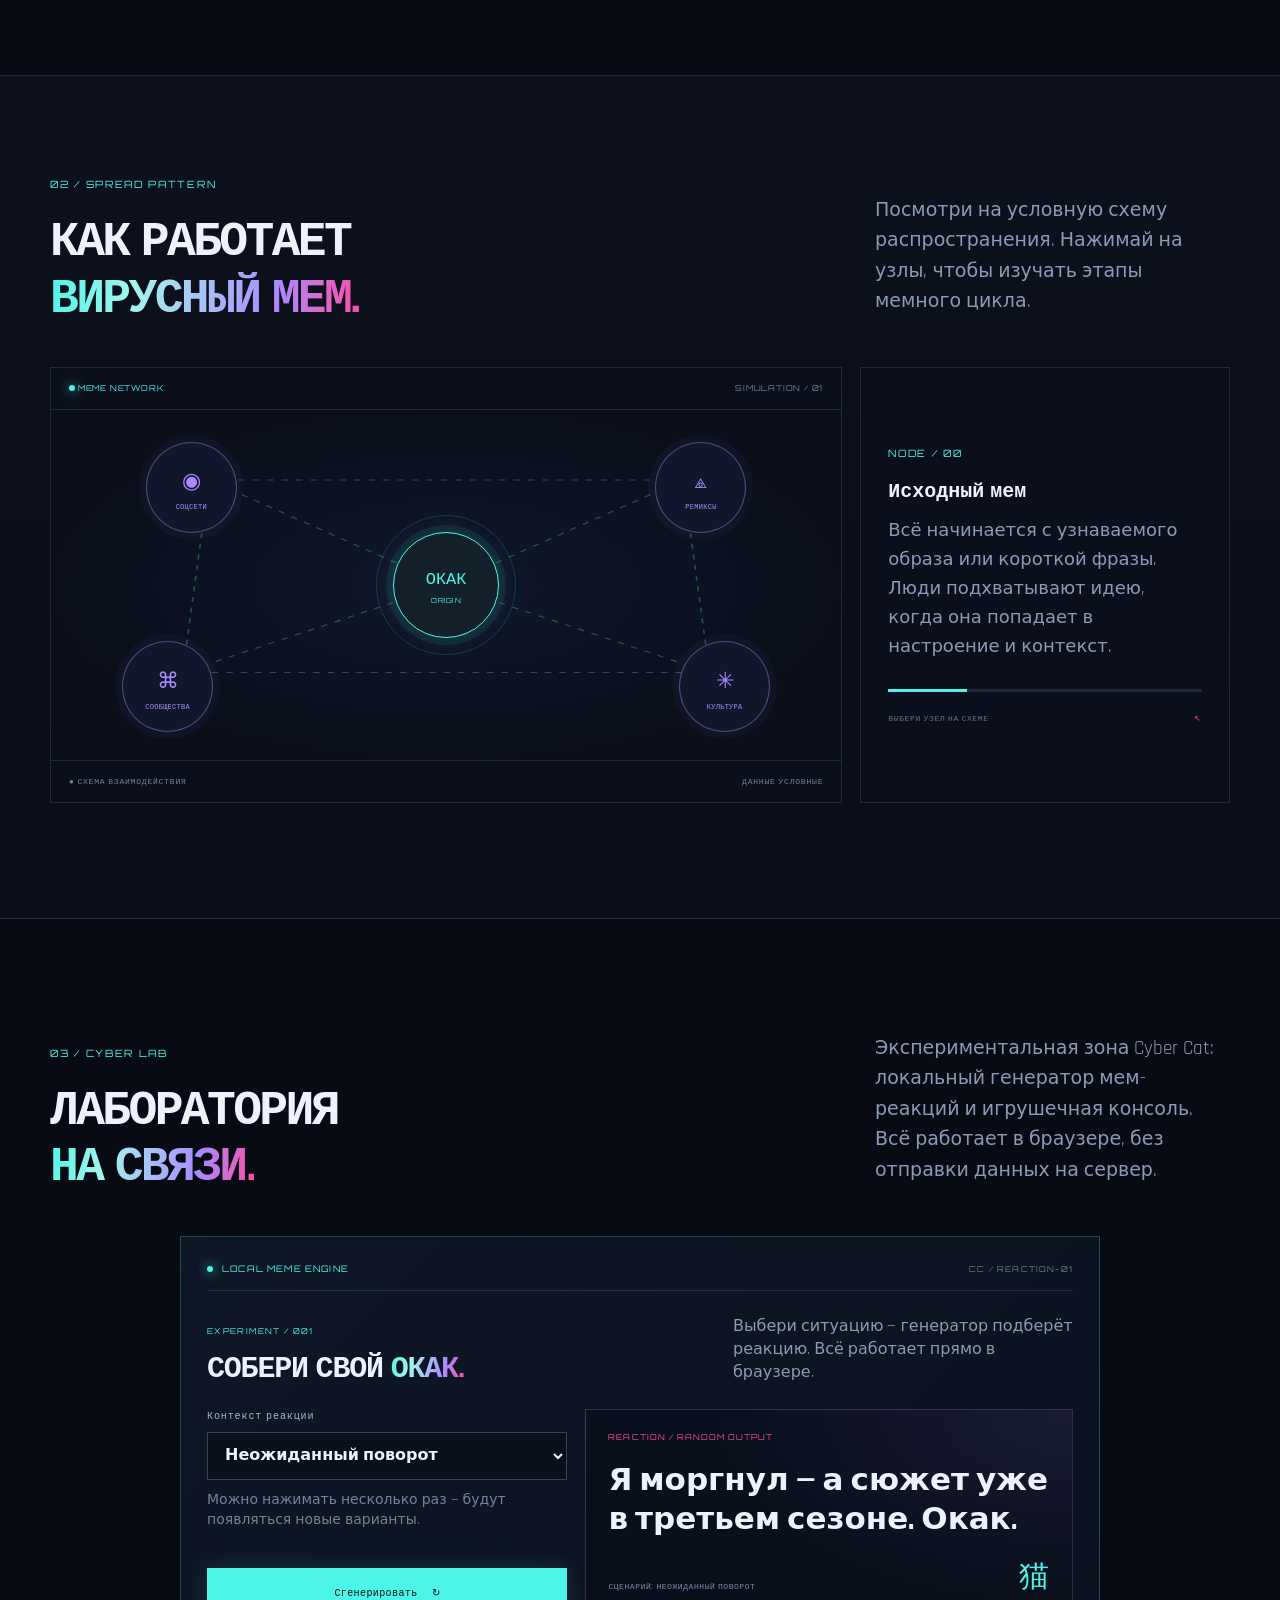
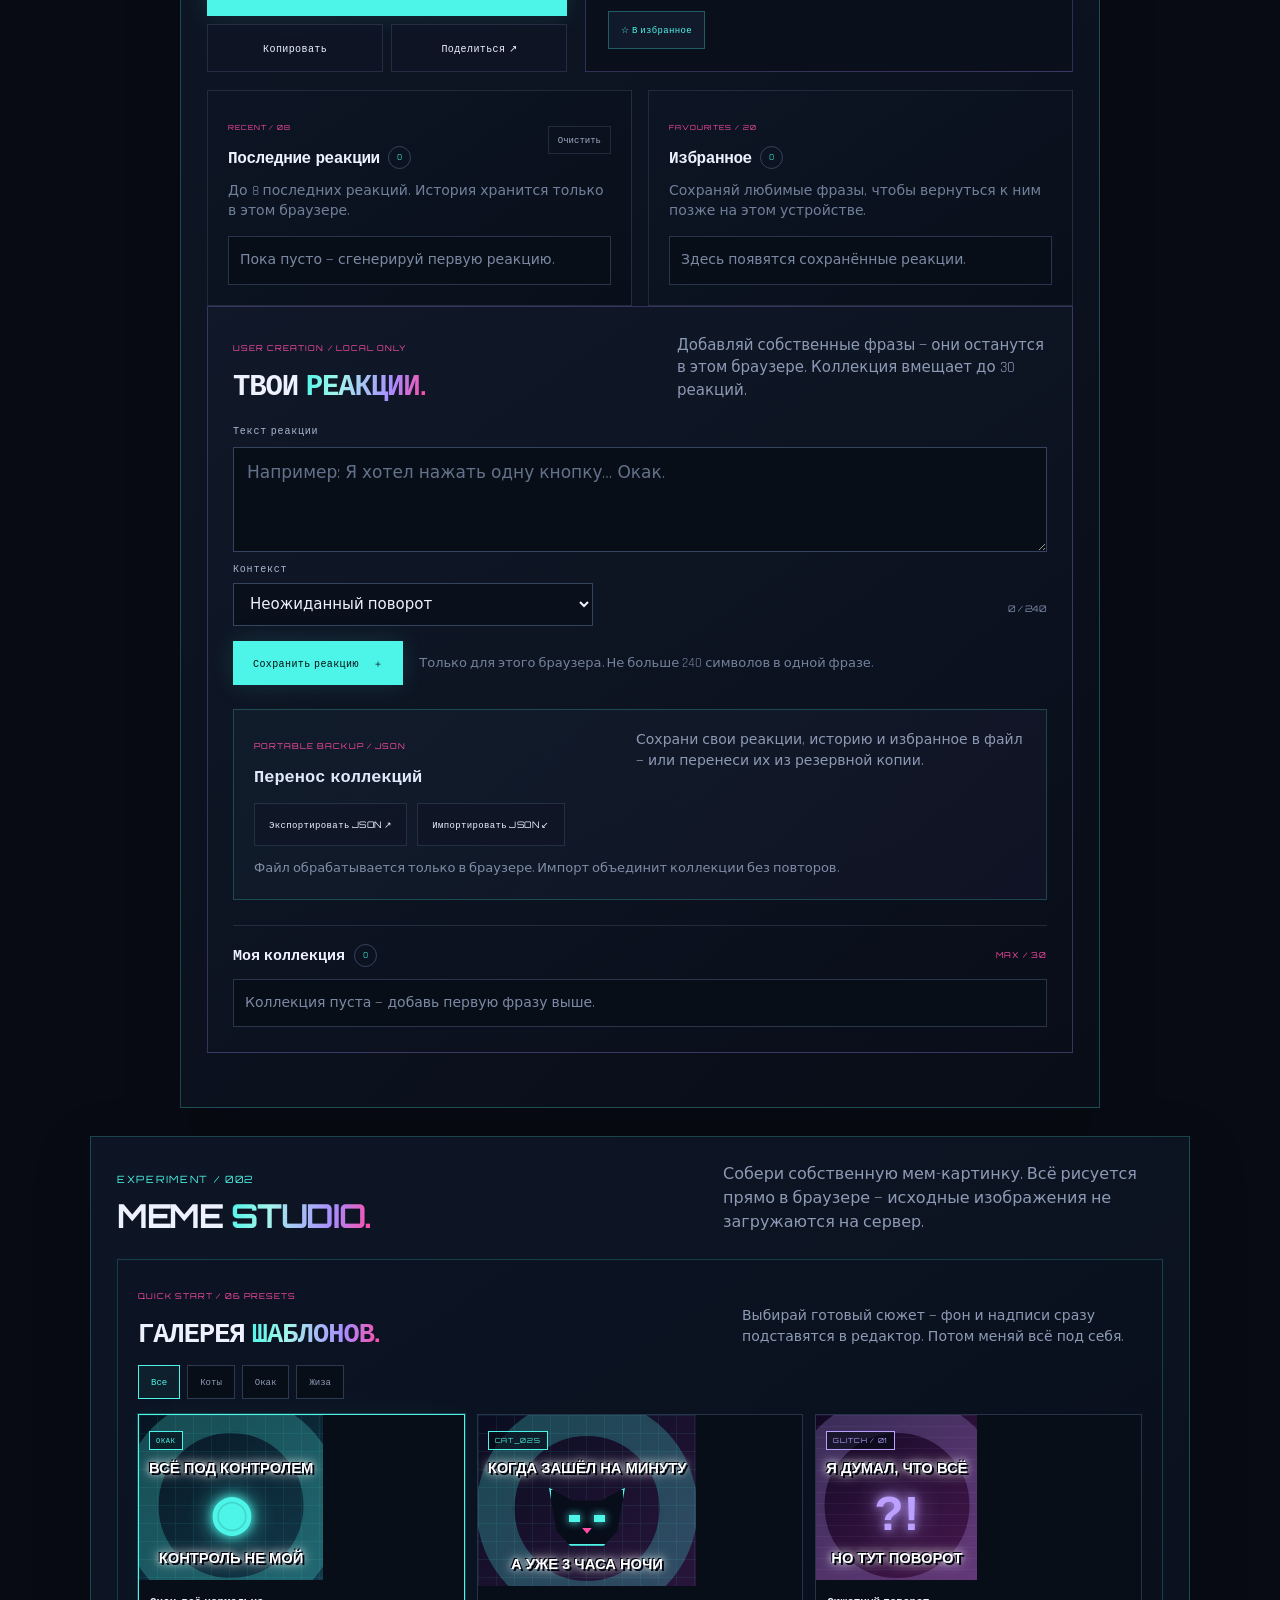
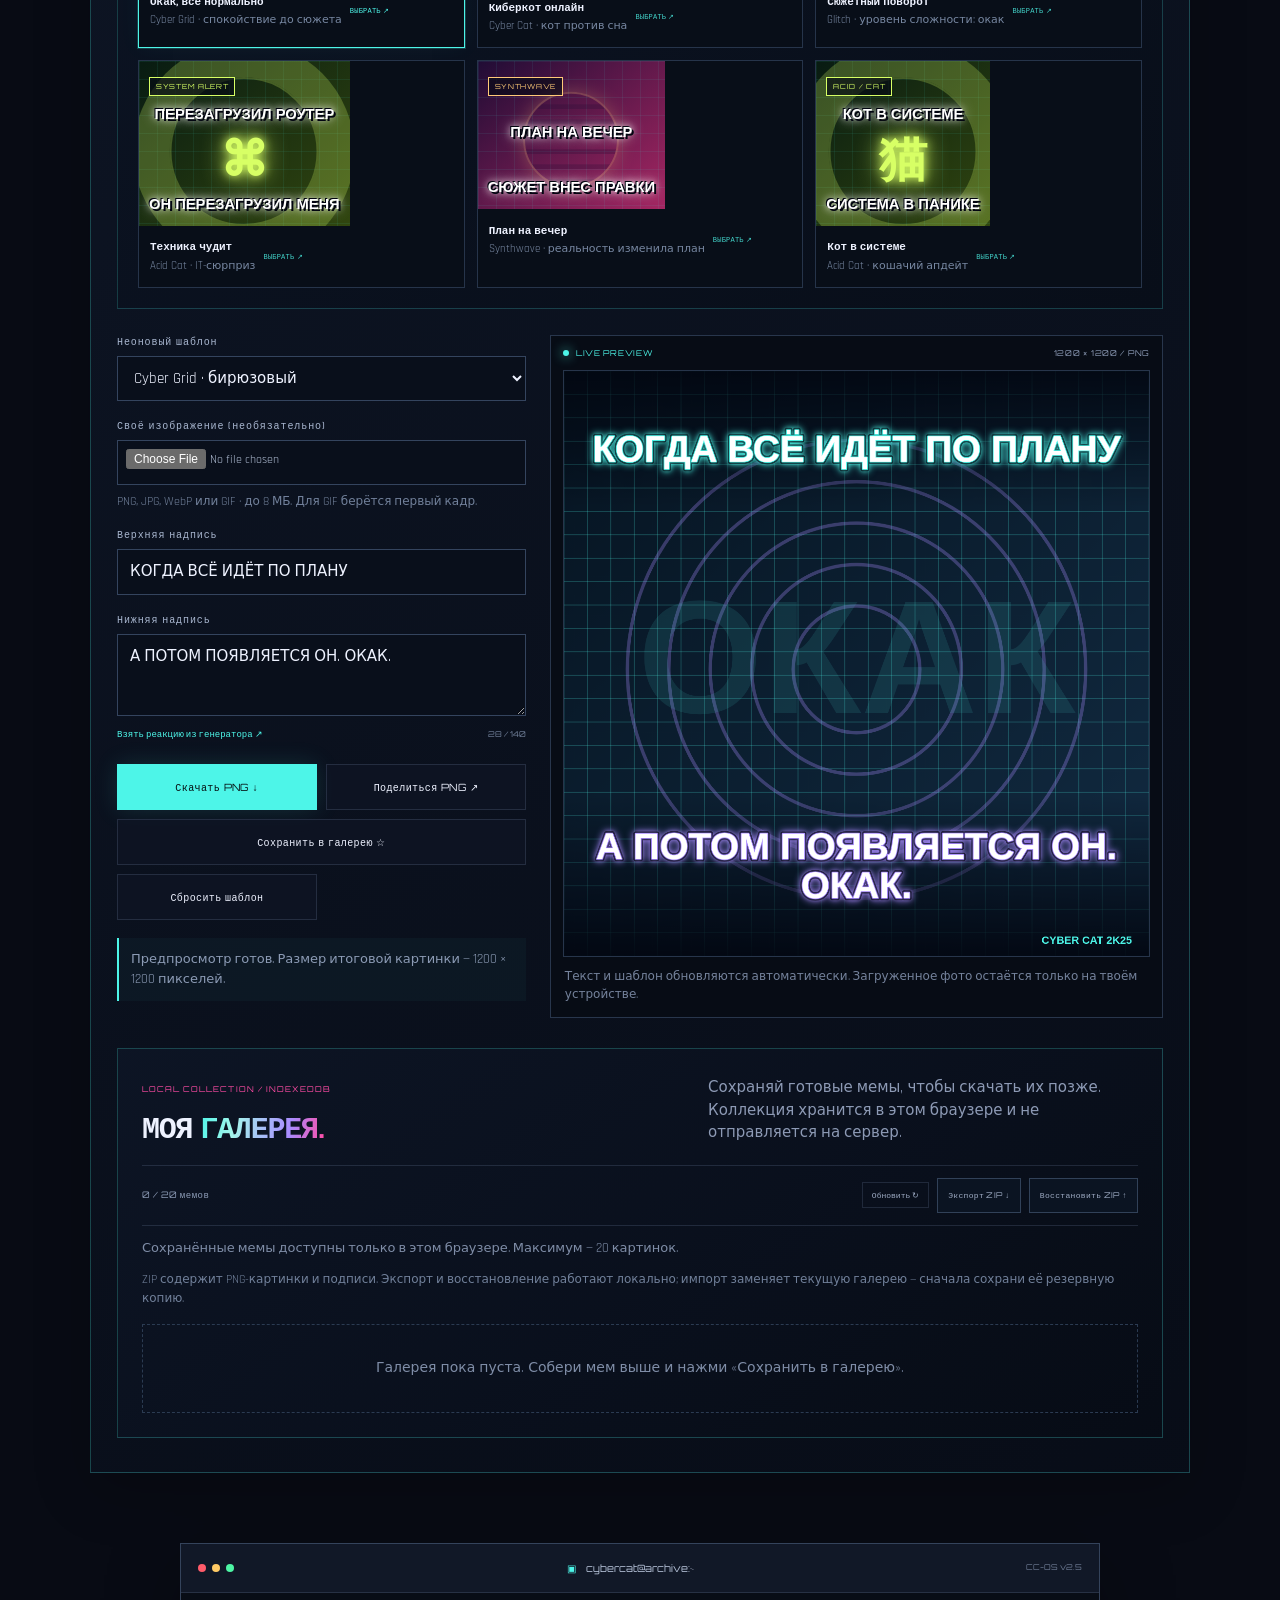
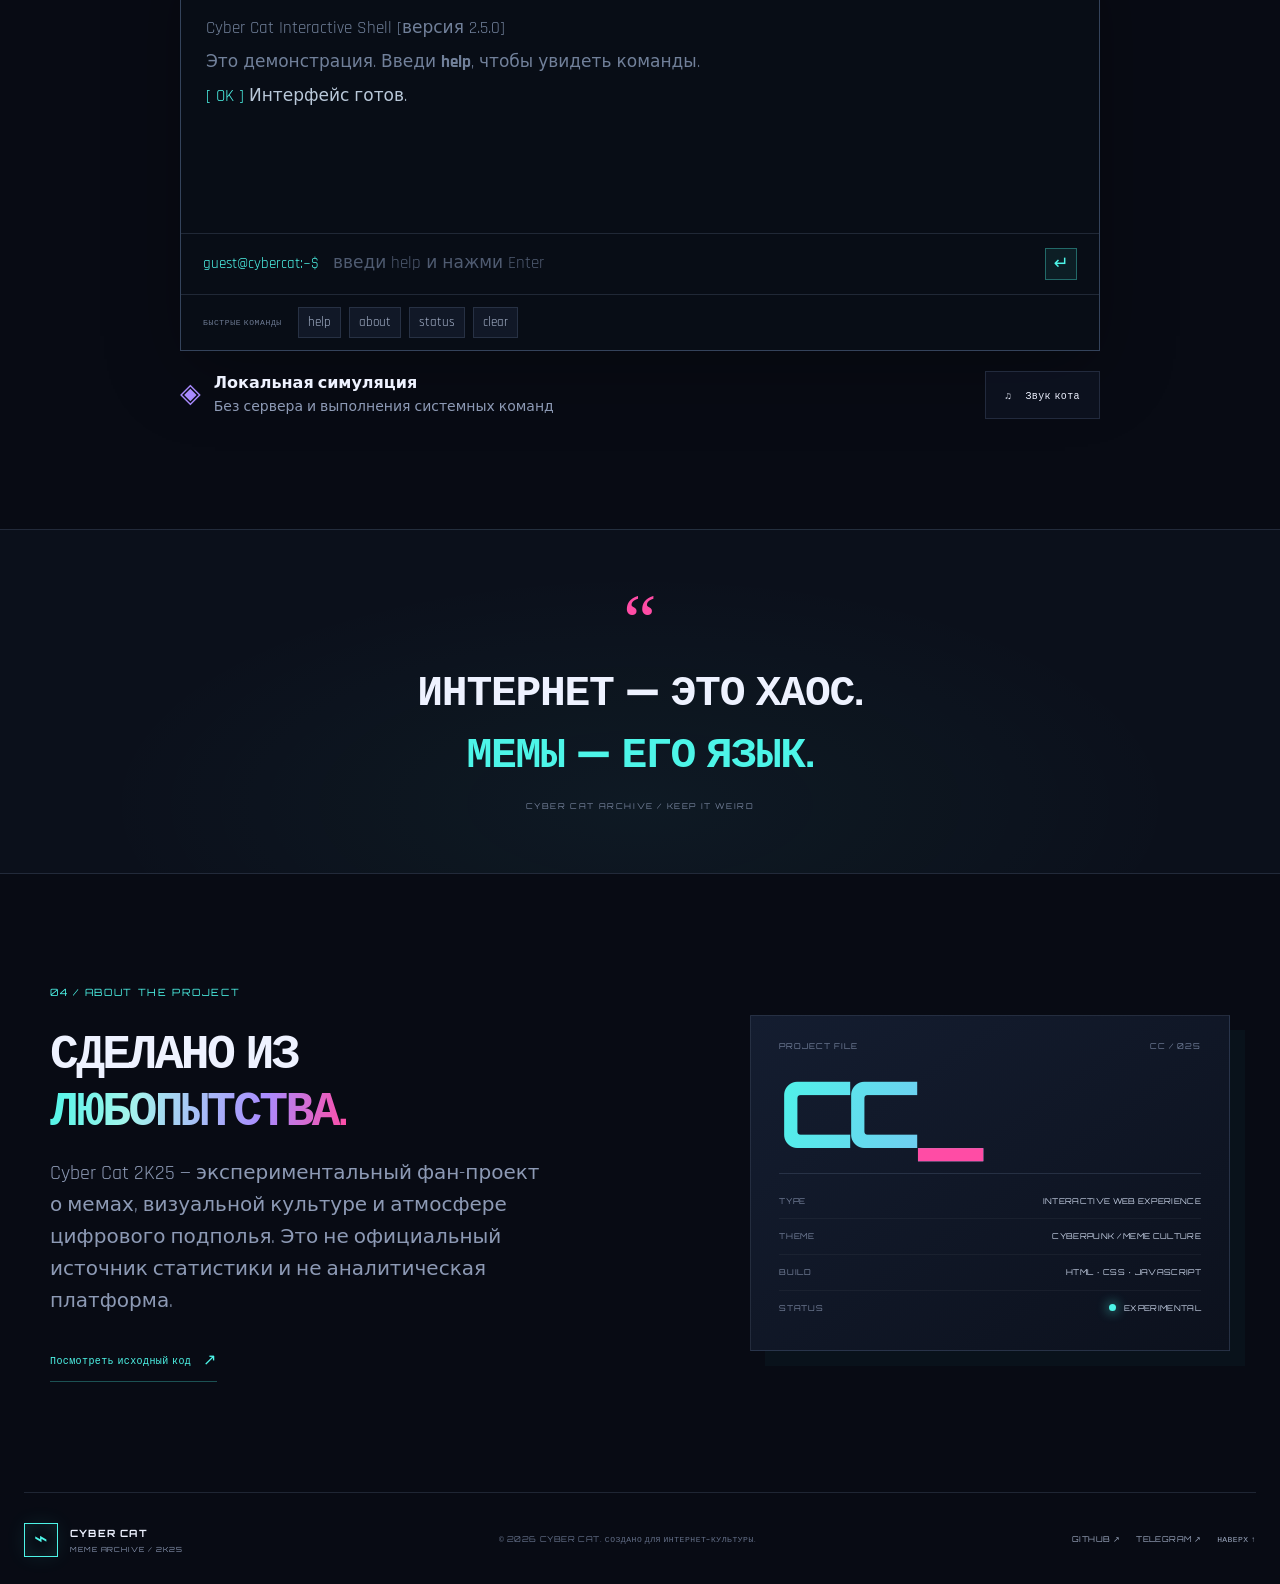
==== commit 1adf276b: "fix(pwa): refresh install metadata and caches for v2.0.2" ====
--- a/cyber-cat 2k25/index.html
+++ b/cyber-cat 2k25/index.html
@@ -5,10 +5,10 @@
 <meta name="apple-mobile-web-app-capable" content="yes"><meta name="apple-mobile-web-app-status-bar-style" content="black-translucent"><meta name="mobile-web-app-capable" content="yes">
 <meta name="description" content="Cyber Cat 2K25 — цифровая лаборатория мема Окак. Исследуй историю, культуру и неоновую вселенную киберкота.">
 <meta property="og:title" content="Cyber Cat 2K25 — Окак в цифровой вселенной"><meta property="og:description" content="Неоновый киберпанк-проект об интернет-культуре, меме Окак и цифровом коте.">
-<title>Cyber Cat 2K25 — Окак в цифровой вселенной</title><link rel="icon" href="favicon.svg" type="image/svg+xml"><link rel="manifest" href="site.webmanifest"><link rel="apple-touch-icon" href="app-icon-192.png">
+<title>Cyber Cat 2K25 — Окак в цифровой вселенной</title><link rel="icon" href="favicon.svg" type="image/svg+xml"><link rel="manifest" href="site.webmanifest?v=2.0.2"><link rel="apple-touch-icon" href="app-icon-192.png">
 <link rel="preconnect" href="https://fonts.googleapis.com"><link rel="preconnect" href="https://fonts.gstatic.com" crossorigin>
 <link href="https://fonts.googleapis.com/css2?family=Orbitron:wght@400;500;600;700;800&family=Rajdhani:wght@400;500;600;700&display=swap" rel="stylesheet">
-<link rel="stylesheet" href="style.css?v=2.0.1"><script src="script.js?v=2.0.1" defer></script>
+<link rel="stylesheet" href="style.css?v=2.0.2"><script src="script.js?v=2.0.2" defer></script>
 </head>
 <body>
 <a class="skip-link" href="#main">Перейти к содержимому</a><div class="ambient-grid" aria-hidden="true"></div><canvas id="particle-canvas" aria-hidden="true"></canvas><div class="scanline" aria-hidden="true"></div>
